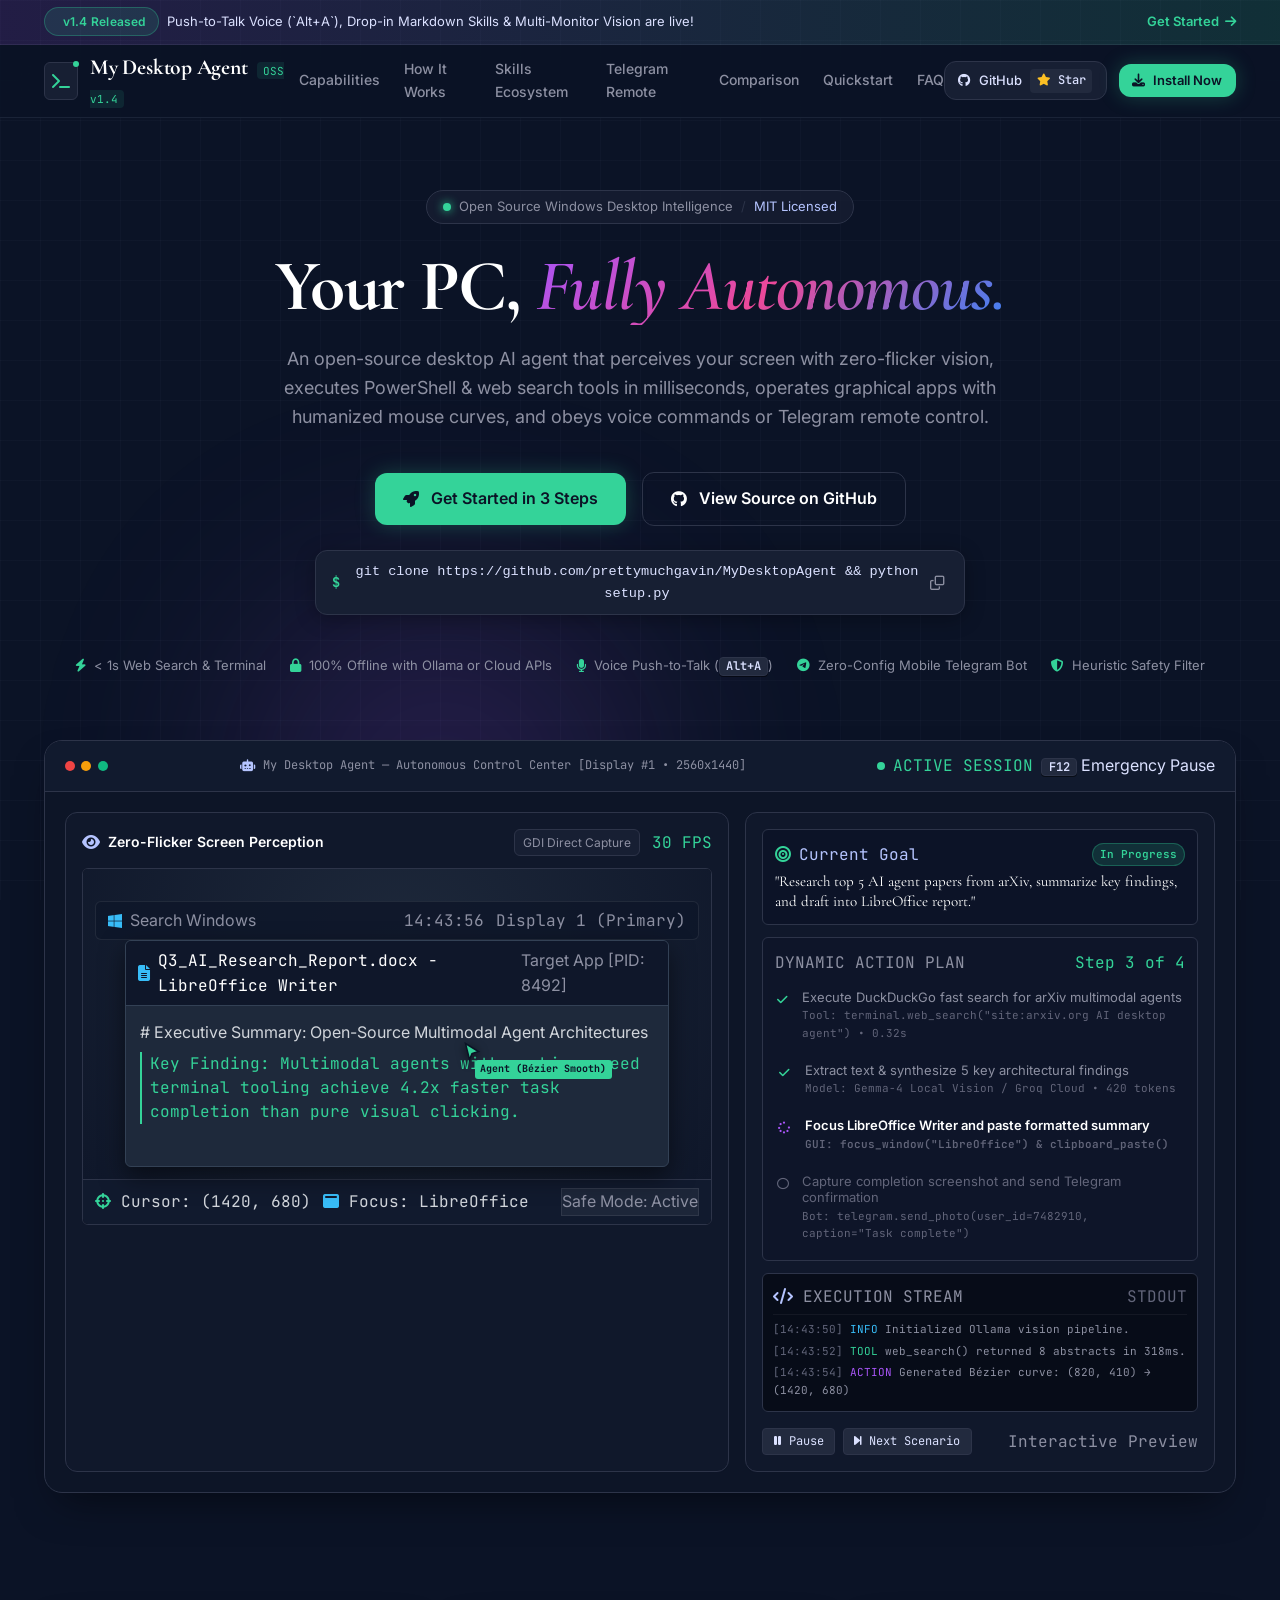
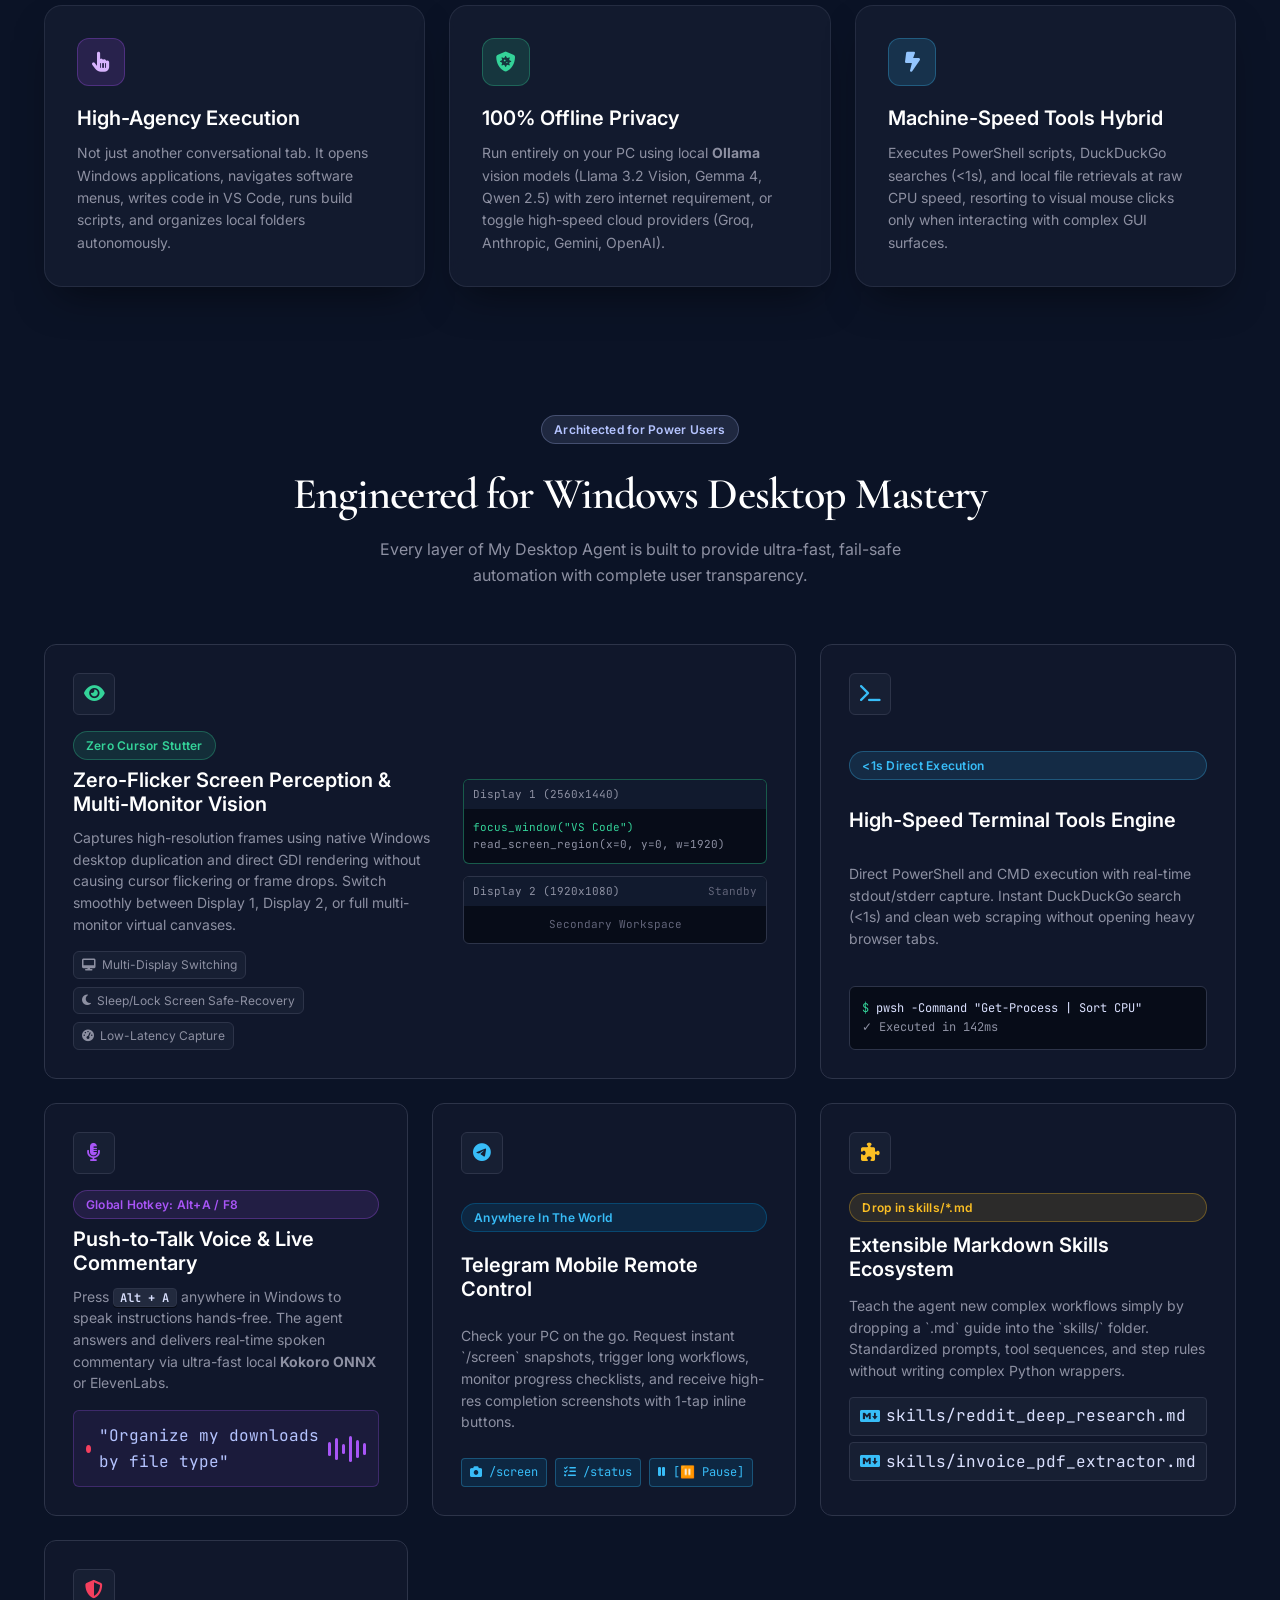
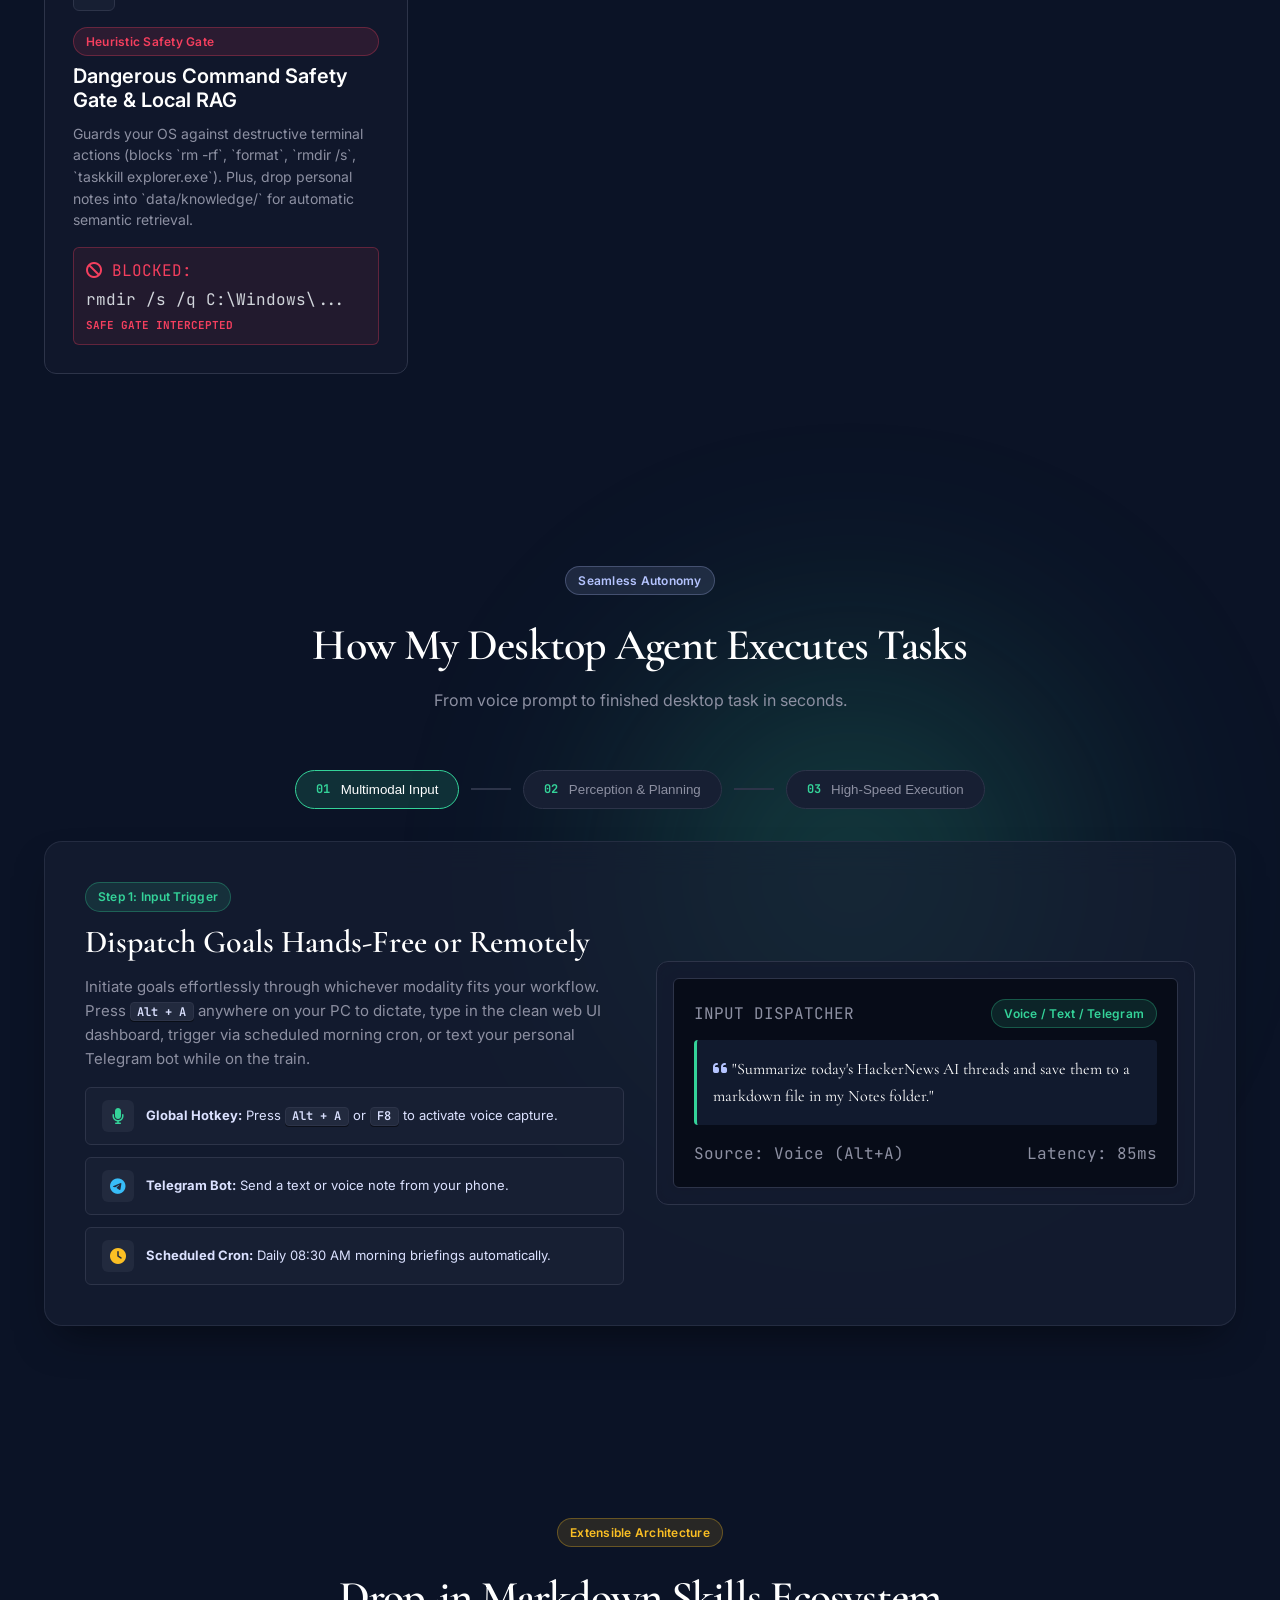
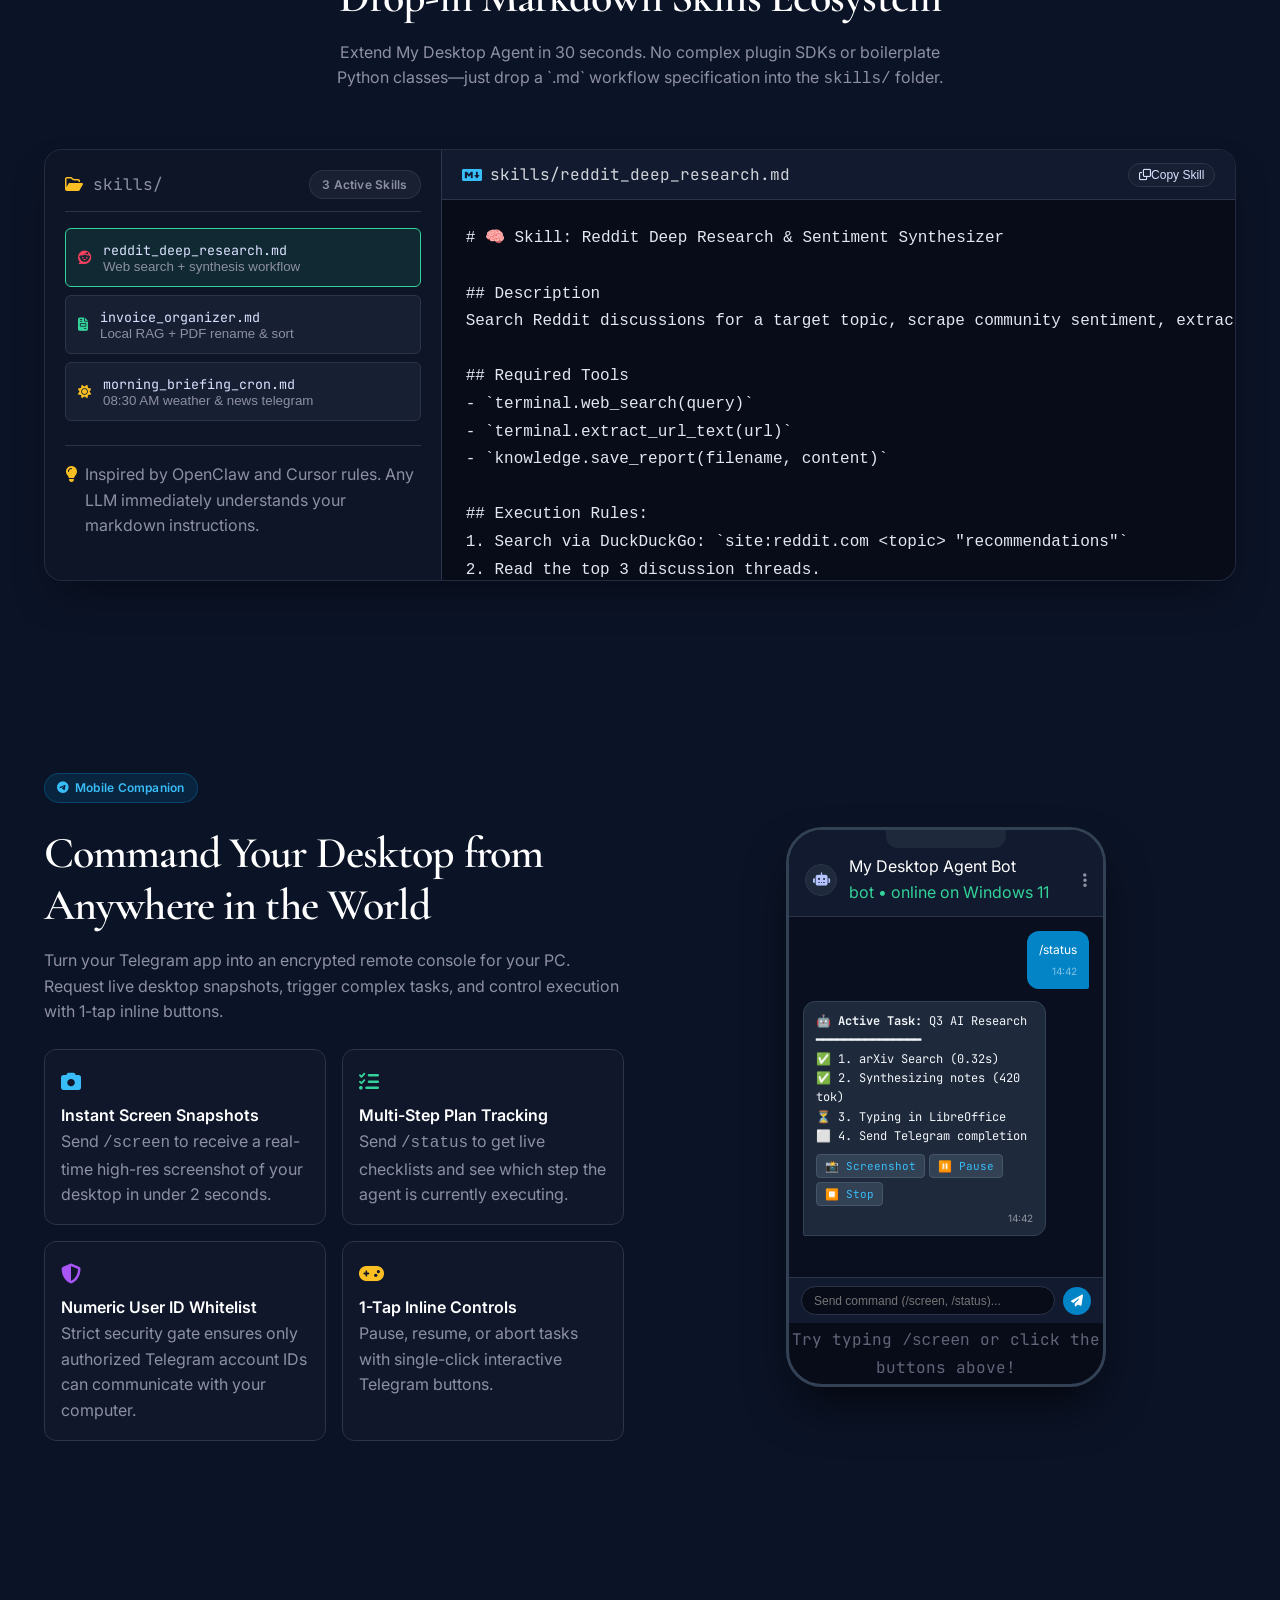
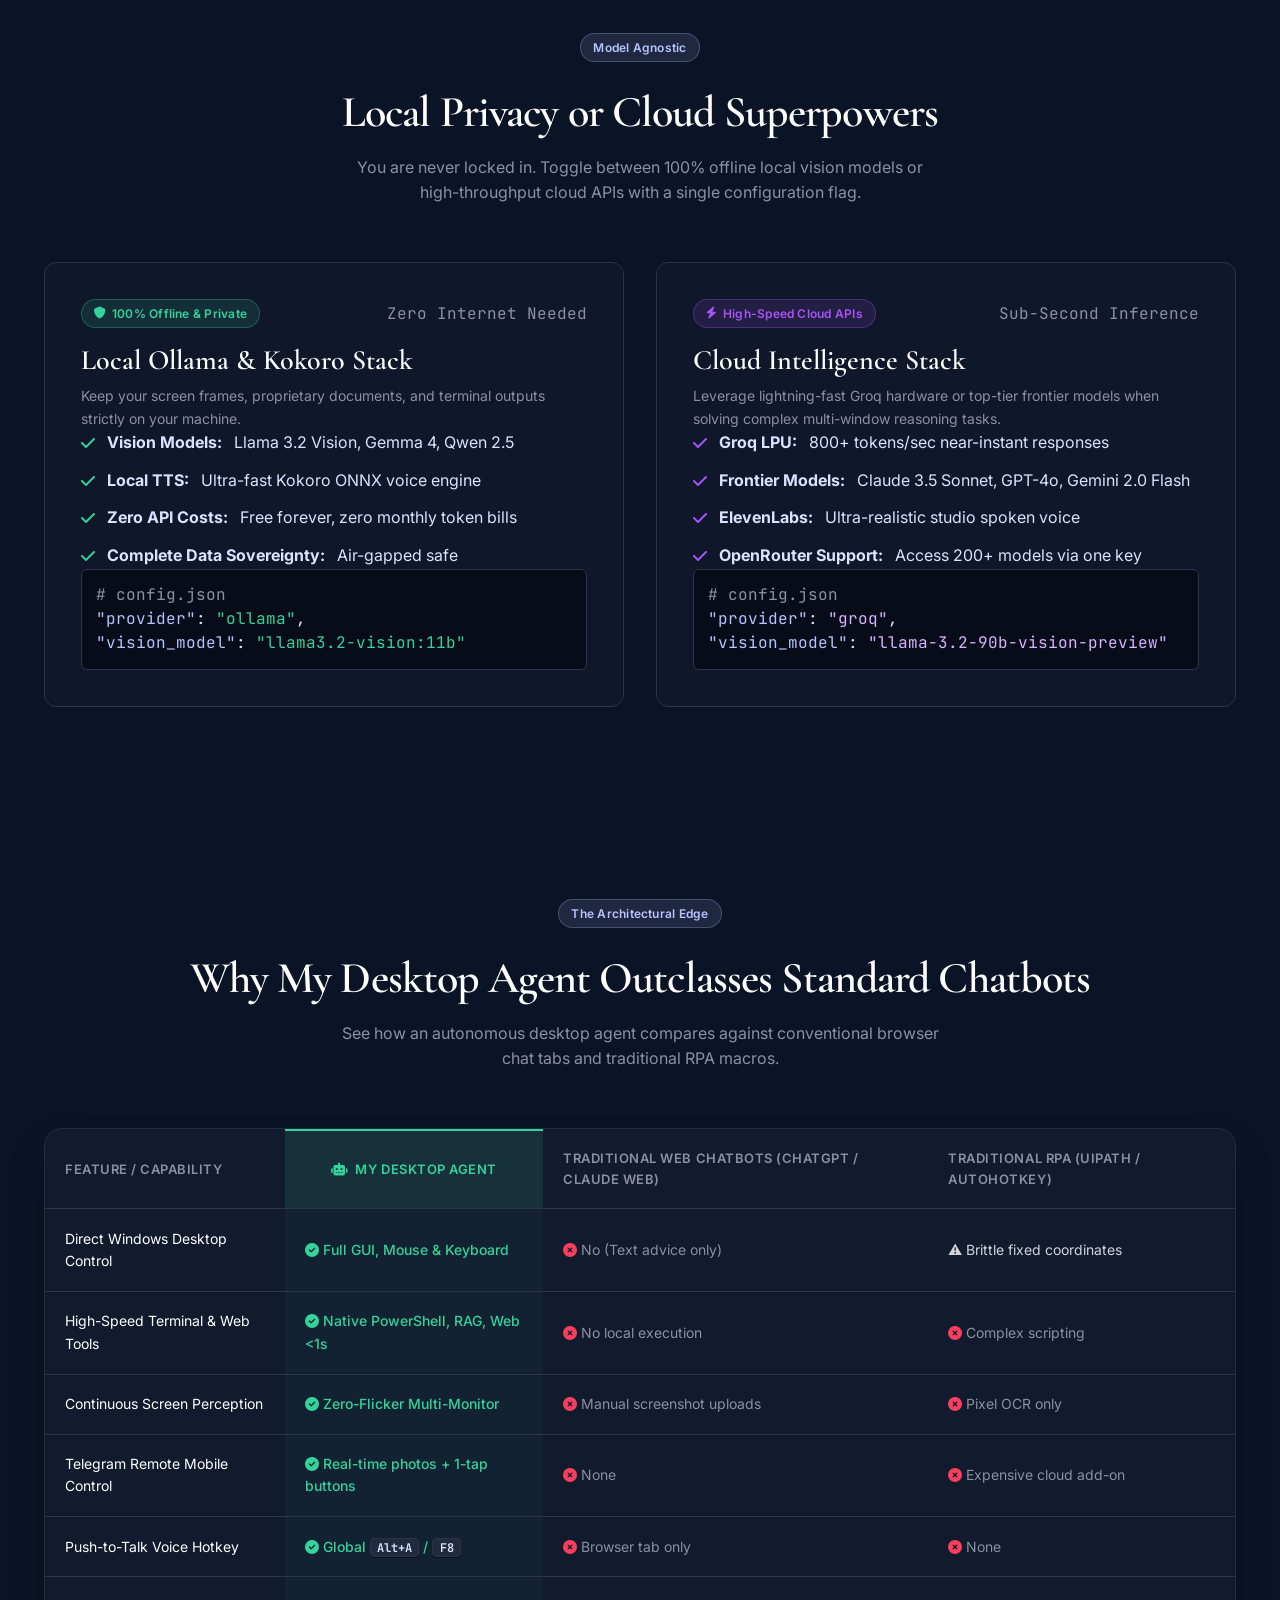
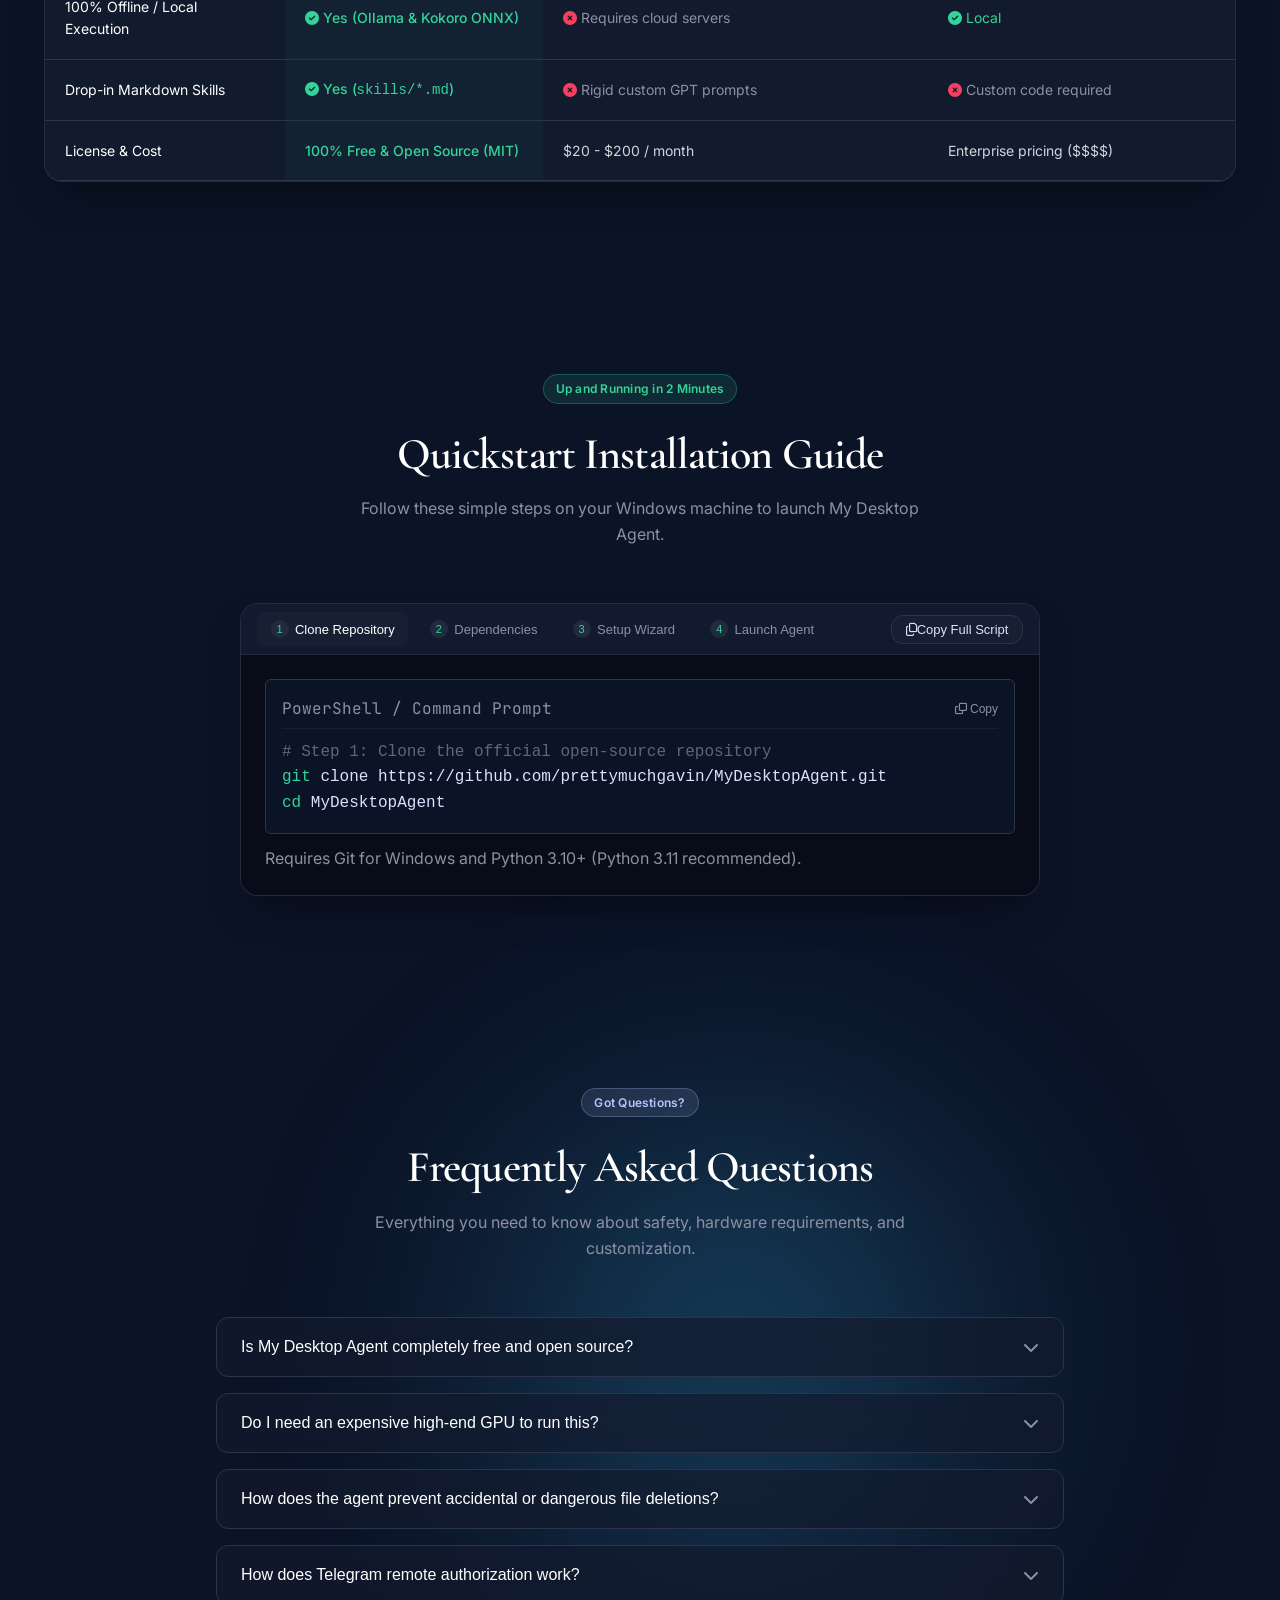
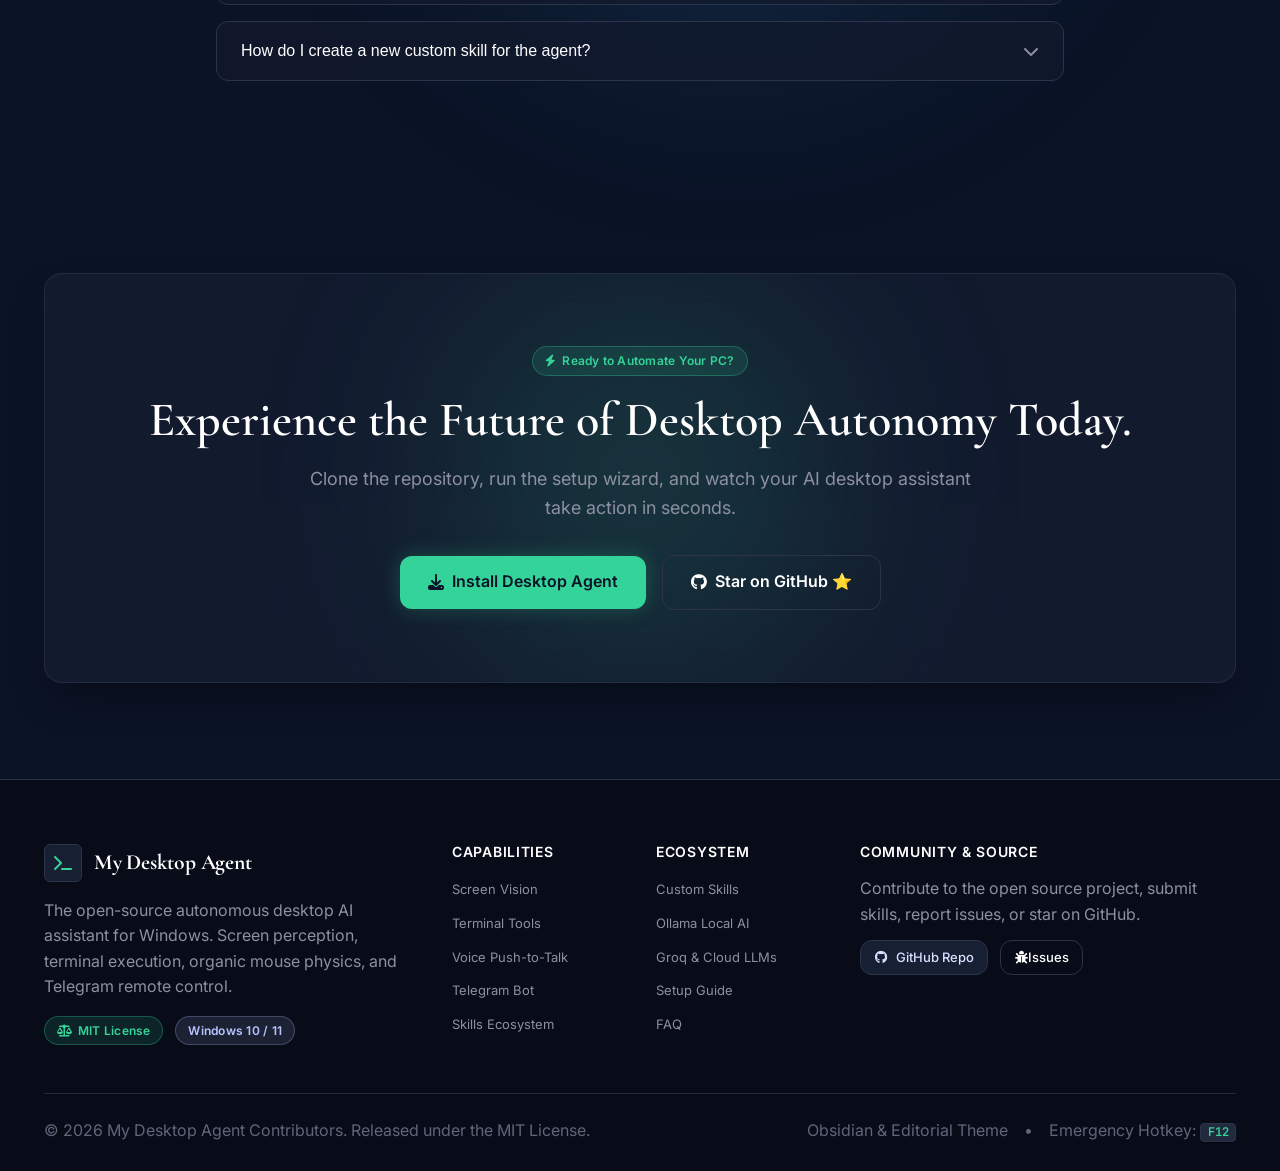
==== index.html @ b86671a3 "THE WEBSITE" ====
<!DOCTYPE html>
<html lang="en" class="scroll-smooth">
<head>
  <meta charset="UTF-8">
  <meta name="viewport" content="width=device-width, initial-scale=1.0">
  <title>My Desktop Agent | Autonomous AI Desktop Assistant for Windows</title>
  <meta name="description" content="The Autonomous AI Desktop Assistant That Sees Your Screen, Runs Terminal Tools, and Takes Action. Open-source, local-first or cloud-powered.">
  <meta name="theme-color" content="#0b1326">

  <!-- Google Fonts: Editorial Serif + Inter + JetBrains Mono -->
  <link rel="preconnect" href="https://fonts.googleapis.com">
  <link rel="preconnect" href="https://fonts.gstatic.com" crossorigin>
  <link href="https://fonts.googleapis.com/css2?family=Cormorant+Garamond:ital,wght@0,500;0,600;0,700;1,400;1,600&family=Inter:wght@300;400;500;600;700&family=JetBrains+Mono:wght@400;500;600;700&display=swap" rel="stylesheet">
  
  <!-- FontAwesome Icons -->
  <link rel="stylesheet" href="https://cdnjs.cloudflare.com/ajax/libs/font-awesome/6.5.1/css/all.min.css">
  
  <link rel="stylesheet" href="styles.css">
</head>
<body>
  <!-- Background Glow & Grid Canvas -->
  <div class="bg-grid-overlay"></div>
  <div class="glow-orb glow-orb-1"></div>
  <div class="glow-orb glow-orb-2"></div>
  <div class="glow-orb glow-orb-3"></div>

  <!-- Announcement Top Banner -->
  <aside class="announcement-bar" aria-label="Project Status Announcement">
    <div class="container flex items-center justify-between">
      <div class="announcement-content flex items-center gap-2">
        <span class="badge-pill badge-emerald"><i class="fa-solid fa-sparkles"></i> v1.4 Released</span>
        <span>Push-to-Talk Voice (`Alt+A`), Drop-in Markdown Skills &amp; Multi-Monitor Vision are live!</span>
      </div>
      <a href="#quickstart" class="announcement-link">Get Started <i class="fa-solid fa-arrow-right"></i></a>
    </div>
  </aside>

  <!-- Navigation Bar -->
  <header class="navbar-wrapper">
    <nav class="container navbar">
      <a href="#" class="brand-logo flex items-center gap-3">
        <div class="logo-icon-box">
          <i class="fa-solid fa-terminal text-emerald"></i>
          <span class="logo-pulse"></span>
        </div>
        <div class="brand-text">
          <span class="brand-title">My Desktop Agent</span>
          <span class="brand-badge">OSS v1.4</span>
        </div>
      </a>

      <div class="nav-links flex items-center gap-6">
        <a href="#features" class="nav-link">Capabilities</a>
        <a href="#how-it-works" class="nav-link">How It Works</a>
        <a href="#skills" class="nav-link">Skills Ecosystem</a>
        <a href="#telegram" class="nav-link">Telegram Remote</a>
        <a href="#comparison" class="nav-link">Comparison</a>
        <a href="#quickstart" class="nav-link">Quickstart</a>
        <a href="#faq" class="nav-link">FAQ</a>
      </div>

      <div class="nav-actions flex items-center gap-3">
        <a href="https://github.com/prettymuchgavin/MyDesktopAgent" target="_blank" rel="noopener noreferrer" class="btn btn-secondary btn-sm flex items-center gap-2">
          <i class="fa-brands fa-github"></i>
          <span class="btn-text">GitHub</span>
          <span class="github-star-count" id="starCount"><i class="fa-solid fa-star text-amber"></i> Star</span>
        </a>
        <a href="#quickstart" class="btn btn-primary btn-sm glow-btn flex items-center gap-2">
          <i class="fa-solid fa-download"></i>
          <span>Install Now</span>
        </a>
        <button class="mobile-menu-toggle" id="mobileMenuBtn" aria-label="Toggle Navigation Menu">
          <i class="fa-solid fa-bars"></i>
        </button>
      </div>
    </nav>

    <!-- Mobile Navigation Drawer -->
    <div class="mobile-drawer" id="mobileDrawer">
      <div class="mobile-drawer-links">
        <a href="#features" class="mobile-nav-link"><i class="fa-solid fa-microchip"></i> Capabilities</a>
        <a href="#how-it-works" class="mobile-nav-link"><i class="fa-solid fa-network-wired"></i> How It Works</a>
        <a href="#skills" class="mobile-nav-link"><i class="fa-solid fa-puzzle-piece"></i> Skills Ecosystem</a>
        <a href="#telegram" class="mobile-nav-link"><i class="fa-brands fa-telegram"></i> Telegram Remote</a>
        <a href="#comparison" class="mobile-nav-link"><i class="fa-solid fa-chart-column"></i> Comparison</a>
        <a href="#quickstart" class="mobile-nav-link"><i class="fa-solid fa-bolt"></i> Quickstart Guide</a>
        <a href="#faq" class="mobile-nav-link"><i class="fa-solid fa-circle-question"></i> FAQ</a>
      </div>
      <div class="mobile-drawer-actions">
        <a href="#quickstart" class="btn btn-primary w-full text-center">Install Agent</a>
      </div>
    </div>
  </header>

  <!-- Hero Section -->
  <section class="hero-section">
    <div class="container hero-container">
      <div class="hero-badge-wrap flex justify-center">
        <div class="glass-pill flex items-center gap-2">
          <span class="dot-indicator green-dot"></span>
          <span>Open Source Windows Desktop Intelligence</span>
          <span class="pill-divider">/</span>
          <span class="text-lavender">MIT Licensed</span>
        </div>
      </div>

      <h1 class="hero-headline">
        Your PC, <span class="serif-italic gradient-text">Fully Autonomous.</span>
      </h1>

      <p class="hero-subhead">
        An open-source desktop AI agent that perceives your screen with zero-flicker vision, executes PowerShell &amp; web search tools in milliseconds, operates graphical apps with humanized mouse curves, and obeys voice commands or Telegram remote control.
      </p>

      <!-- CTA Buttons & 1-Click Copy Command -->
      <div class="hero-cta-group flex items-center justify-center flex-wrap gap-4">
        <a href="#quickstart" class="btn btn-primary btn-lg glow-btn flex items-center gap-3">
          <i class="fa-solid fa-rocket"></i>
          <span>Get Started in 3 Steps</span>
        </a>
        <a href="https://github.com/prettymuchgavin/MyDesktopAgent" target="_blank" rel="noopener noreferrer" class="btn btn-outline btn-lg flex items-center gap-3">
          <i class="fa-brands fa-github"></i>
          <span>View Source on GitHub</span>
        </a>
      </div>

      <!-- Quick terminal snippet -->
      <div class="hero-quick-command flex justify-center">
        <div class="code-pill flex items-center justify-between" id="heroCommandBox">
          <div class="code-pill-text flex items-center gap-2">
            <span class="prompt-symbol">$</span>
            <code>git clone https://github.com/prettymuchgavin/MyDesktopAgent &amp;&amp; python setup.py</code>
          </div>
          <button class="copy-pill-btn" onclick="copySnippet('git clone https://github.com/prettymuchgavin/MyDesktopAgent && python setup.py', this)" title="Copy Command">
            <i class="fa-regular fa-clone"></i>
            <span class="tooltip">Copied!</span>
          </button>
        </div>
      </div>

      <!-- Feature Badges Ribbon -->
      <div class="hero-stats-ribbon flex items-center justify-center flex-wrap gap-6">
        <div class="stat-pill"><i class="fa-solid fa-bolt text-emerald"></i> <span>&lt; 1s Web Search &amp; Terminal</span></div>
        <div class="stat-pill"><i class="fa-solid fa-lock text-emerald"></i> <span>100% Offline with Ollama or Cloud APIs</span></div>
        <div class="stat-pill"><i class="fa-solid fa-microphone text-emerald"></i> <span>Voice Push-to-Talk (<kbd>Alt+A</kbd>)</span></div>
        <div class="stat-pill"><i class="fa-brands fa-telegram text-emerald"></i> <span>Zero-Config Mobile Telegram Bot</span></div>
        <div class="stat-pill"><i class="fa-solid fa-shield-halved text-emerald"></i> <span>Heuristic Safety Filter</span></div>
      </div>

      <!-- Live Interactive Desktop Agent Dashboard Mockup -->
      <div class="hero-mockup-wrapper">
        <div class="window-frame glass-panel">
          <!-- Window Header Bar -->
          <div class="window-header flex items-center justify-between">
            <div class="window-controls flex items-center gap-2">
              <span class="window-dot dot-red"></span>
              <span class="window-dot dot-yellow"></span>
              <span class="window-dot dot-green"></span>
            </div>
            <div class="window-title flex items-center gap-2">
              <i class="fa-solid fa-robot text-lavender"></i>
              <span>My Desktop Agent — Autonomous Control Center [Display #1 • 2560x1440]</span>
            </div>
            <div class="window-status-pill flex items-center gap-2">
              <span class="live-dot"></span>
              <span class="text-xs uppercase font-mono tracking-wider text-emerald">ACTIVE SESSION</span>
              <span class="hotkey-hint"><kbd>F12</kbd> Emergency Pause</span>
            </div>
          </div>

          <!-- Window Inner Layout -->
          <div class="window-body grid grid-cols-12 gap-4">
            
            <!-- Left Column: Screen Perception Stream -->
            <div class="col-span-7 screen-stream-card glass-card">
              <div class="card-top-bar flex items-center justify-between">
                <div class="flex items-center gap-2">
                  <i class="fa-solid fa-eye text-lavender"></i>
                  <span class="card-label">Zero-Flicker Screen Perception</span>
                </div>
                <div class="stream-meta flex items-center gap-3">
                  <span class="tag-badge">GDI Direct Capture</span>
                  <span class="fps-badge font-mono text-emerald">30 FPS</span>
                </div>
              </div>

              <div class="screen-viewport-container">
                <div class="screen-viewport" id="screenViewport">
                  <!-- Simulated Desktop Screen -->
                  <div class="simulated-desktop">
                    <div class="sim-taskbar flex items-center justify-between">
                      <div class="flex items-center gap-2">
                        <i class="fa-brands fa-windows text-blue-400"></i>
                        <span class="text-xs text-slate-400">Search Windows</span>
                      </div>
                      <div class="flex items-center gap-3 text-xs text-slate-400 font-mono">
                        <span>14:43:56</span>
                        <span>Display 1 (Primary)</span>
                      </div>
                    </div>

                    <div class="sim-workspaces">
                      <!-- Active App: Google Docs / Research doc -->
                      <div class="sim-app-window">
                        <div class="sim-app-header flex items-center justify-between">
                          <div class="flex items-center gap-2">
                            <i class="fa-solid fa-file-lines text-blue-400"></i>
                            <span class="font-mono text-xs text-white">Q3_AI_Research_Report.docx - LibreOffice Writer</span>
                          </div>
                          <span class="text-xs text-slate-400">Target App [PID: 8492]</span>
                        </div>
                        <div class="sim-app-content">
                          <p class="text-xs text-slate-300"># Executive Summary: Open-Source Multimodal Agent Architectures</p>
                          <p class="text-xs text-emerald font-mono typing-preview" id="simTypingText">Automating Windows desktop workflows with high-speed terminal tools &amp; localized perception...</p>
                        </div>
                      </div>

                      <!-- AI Autonomous Cursor Overlay -->
                      <div class="ai-cursor-tracker" id="aiCursor">
                        <svg width="24" height="24" viewBox="0 0 24 24" fill="none" class="cursor-svg">
                          <path d="M5.5 3.5L18.5 11.5L12 13.5L9.5 19.5L5.5 3.5Z" fill="#34d399" stroke="#0b1326" stroke-width="1.5"/>
                        </svg>
                        <div class="ai-cursor-label">Agent (Bézier Smooth)</div>
                        <div class="ai-click-ripple" id="clickRipple"></div>
                      </div>
                    </div>
                  </div>
                </div>

                <!-- Screen Bottom Diagnostics -->
                <div class="screen-footer-bar flex items-center justify-between">
                  <div class="flex items-center gap-3 text-xs font-mono text-slate-300">
                    <span><i class="fa-solid fa-crosshairs text-emerald"></i> Cursor: (1420, 680)</span>
                    <span><i class="fa-solid fa-window-maximize text-blue-400"></i> Focus: LibreOffice</span>
                  </div>
                  <div class="flex items-center gap-2">
                    <span class="badge-subtle">Safe Mode: Active</span>
                  </div>
                </div>
              </div>
            </div>

            <!-- Right Column: Autonomous Step Checklist & Terminal Log -->
            <div class="col-span-5 execution-panel glass-card flex flex-col">
              
              <!-- Current Goal Header -->
              <div class="goal-header-box">
                <div class="flex items-center justify-between mb-1">
                  <span class="text-xs uppercase font-mono text-lavender tracking-wider flex items-center gap-2">
                    <i class="fa-solid fa-bullseye text-emerald"></i> Current Goal
                  </span>
                  <span class="status-pill-running">In Progress</span>
                </div>
                <div class="goal-text font-serif italic text-white" id="activeGoalTitle">
                  "Research top 5 AI agent papers from arXiv, summarize key findings, and draft into LibreOffice report."
                </div>
              </div>

              <!-- Interactive Multi-Step Checklist -->
              <div class="checklist-container flex-1">
                <div class="checklist-title flex items-center justify-between">
                  <span class="text-xs font-mono text-slate-400">DYNAMIC ACTION PLAN</span>
                  <span class="text-xs font-mono text-emerald" id="stepCounter">Step 3 of 4</span>
                </div>

                <div class="checklist-items" id="checklistItems">
                  <div class="checklist-item done flex items-start gap-3">
                    <div class="check-icon"><i class="fa-solid fa-check"></i></div>
                    <div class="check-body">
                      <div class="check-task">Execute DuckDuckGo fast search for arXiv multimodal agents</div>
                      <div class="check-sub font-mono">Tool: terminal.web_search("site:arxiv.org AI desktop agent") • 0.32s</div>
                    </div>
                  </div>

                  <div class="checklist-item done flex items-start gap-3">
                    <div class="check-icon"><i class="fa-solid fa-check"></i></div>
                    <div class="check-body">
                      <div class="check-task">Extract text &amp; synthesize 5 key architectural findings</div>
                      <div class="check-sub font-mono">Model: Gemma-4 Local Vision / Groq Cloud • 420 tokens</div>
                    </div>
                  </div>

                  <div class="checklist-item active flex items-start gap-3">
                    <div class="check-icon"><i class="fa-solid fa-spinner fa-spin"></i></div>
                    <div class="check-body">
                      <div class="check-task">Focus LibreOffice Writer and paste formatted summary</div>
                      <div class="check-sub font-mono">GUI: focus_window("LibreOffice") &amp; clipboard_paste()</div>
                    </div>
                  </div>

                  <div class="checklist-item pending flex items-start gap-3">
                    <div class="check-icon"><i class="fa-regular fa-circle"></i></div>
                    <div class="check-body">
                      <div class="check-task">Capture completion screenshot and send Telegram confirmation</div>
                      <div class="check-sub font-mono">Bot: telegram.send_photo(user_id=7482910, caption="Task complete")</div>
                    </div>
                  </div>
                </div>
              </div>

              <!-- Real-time Agent Log Stream -->
              <div class="agent-terminal-log">
                <div class="log-header flex items-center justify-between">
                  <span class="font-mono text-xs text-slate-400"><i class="fa-solid fa-code text-lavender"></i> EXECUTION STREAM</span>
                  <span class="font-mono text-xs text-slate-500">STDOUT</span>
                </div>
                <div class="log-lines font-mono" id="logLines">
                  <div class="log-line text-slate-400"><span class="log-ts">[14:43:50]</span> <span class="text-blue-400">INFO</span> Initialized Ollama vision pipeline.</div>
                  <div class="log-line text-slate-400"><span class="log-ts">[14:43:52]</span> <span class="text-emerald">TOOL</span> web_search() returned 8 abstracts in 318ms.</div>
                  <div class="log-line text-slate-400"><span class="log-ts">[14:43:54]</span> <span class="text-purple-400">ACTION</span> Generated Bézier curve: (820, 410) &rarr; (1420, 680)</div>
                  <div class="log-line text-slate-300"><span class="log-ts">[14:43:56]</span> <span class="text-amber-400">VOICE</span> Kokoro TTS: "Pasting summarized research into document..."</div>
                </div>
              </div>

              <!-- Interactive Simulator Control Bar -->
              <div class="sim-control-bar flex items-center justify-between">
                <div class="flex items-center gap-2">
                  <button class="sim-action-btn" id="simPauseBtn" onclick="toggleSimPause()"><i class="fa-solid fa-pause"></i> Pause</button>
                  <button class="sim-action-btn" id="simNewTaskBtn" onclick="cycleSimTask()"><i class="fa-solid fa-forward-step"></i> Next Scenario</button>
                </div>
                <span class="text-xs font-mono text-slate-400">Interactive Preview</span>
              </div>

            </div>

          </div>
        </div>
      </div>

    </div>
  </section>

  <!-- Key Value Props Banner -->
  <section class="value-props-section">
    <div class="container">
      <div class="grid grid-cols-3 gap-6">
        
        <div class="val-card glass-panel">
          <div class="val-icon-box bg-purple-glow">
            <i class="fa-solid fa-hand-pointer text-purple-300"></i>
          </div>
          <h3 class="val-title">High-Agency Execution</h3>
          <p class="val-desc">
            Not just another conversational tab. It opens Windows applications, navigates software menus, writes code in VS Code, runs build scripts, and organizes local folders autonomously.
          </p>
        </div>

        <div class="val-card glass-panel">
          <div class="val-icon-box bg-emerald-glow">
            <i class="fa-solid fa-shield-virus text-emerald"></i>
          </div>
          <h3 class="val-title">100% Offline Privacy</h3>
          <p class="val-desc">
            Run entirely on your PC using local <strong>Ollama</strong> vision models (Llama 3.2 Vision, Gemma 4, Qwen 2.5) with zero internet requirement, or toggle high-speed cloud providers (Groq, Anthropic, Gemini, OpenAI).
          </p>
        </div>

        <div class="val-card glass-panel">
          <div class="val-icon-box bg-blue-glow">
            <i class="fa-solid fa-bolt-lightning text-blue-300"></i>
          </div>
          <h3 class="val-title">Machine-Speed Tools Hybrid</h3>
          <p class="val-desc">
            Executes PowerShell scripts, DuckDuckGo searches (&lt;1s), and local file retrievals at raw CPU speed, resorting to visual mouse clicks only when interacting with complex GUI surfaces.
          </p>
        </div>

      </div>
    </div>
  </section>

  <!-- Bento Grid of Capabilities -->
  <section class="bento-section section-padding" id="features">
    <div class="container">
      
      <div class="section-header text-center">
        <div class="badge-pill badge-lavender mb-3">Architected for Power Users</div>
        <h2 class="section-headline">Engineered for Windows Desktop Mastery</h2>
        <p class="section-subhead">
          Every layer of My Desktop Agent is built to provide ultra-fast, fail-safe automation with complete user transparency.
        </p>
      </div>

      <div class="bento-grid">
        
        <!-- Bento 1: Zero-Flicker Screen Perception (Large Card) -->
        <div class="bento-card bento-card-large glass-card">
          <div class="bento-card-content">
            <div class="bento-icon-box"><i class="fa-solid fa-eye text-emerald"></i></div>
            <div class="badge-pill badge-emerald text-xs mb-2">Zero Cursor Stutter</div>
            <h3 class="bento-title">Zero-Flicker Screen Perception &amp; Multi-Monitor Vision</h3>
            <p class="bento-desc">
              Captures high-resolution frames using native Windows desktop duplication and direct GDI rendering without causing cursor flickering or frame drops. Switch smoothly between Display 1, Display 2, or full multi-monitor virtual canvases.
            </p>
            <div class="bento-features-list flex flex-wrap gap-2 mt-4">
              <span class="tag-badge"><i class="fa-solid fa-desktop"></i> Multi-Display Switching</span>
              <span class="tag-badge"><i class="fa-solid fa-moon"></i> Sleep/Lock Screen Safe-Recovery</span>
              <span class="tag-badge"><i class="fa-solid fa-gauge-high"></i> Low-Latency Capture</span>
            </div>
          </div>
          <div class="bento-visual-wrapper">
            <div class="multi-monitor-visual">
              <div class="monitor-frame monitor-1 active">
                <div class="monitor-header"><span>Display 1 (2560x1440)</span> <span class="dot-green"></span></div>
                <div class="monitor-body">
                  <div class="code-line text-emerald font-mono">focus_window("VS Code")</div>
                  <div class="code-line text-slate-400 font-mono">read_screen_region(x=0, y=0, w=1920)</div>
                </div>
              </div>
              <div class="monitor-frame monitor-2">
                <div class="monitor-header"><span>Display 2 (1920x1080)</span> <span class="text-slate-500">Standby</span></div>
                <div class="monitor-body flex items-center justify-center">
                  <span class="text-xs font-mono text-slate-500">Secondary Workspace</span>
                </div>
              </div>
            </div>
          </div>
        </div>

        <!-- Bento 2: High-Speed Terminal & Tool Engine -->
        <div class="bento-card glass-card">
          <div class="bento-icon-box"><i class="fa-solid fa-terminal text-blue-400"></i></div>
          <div class="badge-pill badge-blue text-xs mb-2">&lt;1s Direct Execution</div>
          <h3 class="bento-title">High-Speed Terminal Tools Engine</h3>
          <p class="bento-desc">
            Direct PowerShell and CMD execution with real-time stdout/stderr capture. Instant DuckDuckGo search (&lt;1s) and clean web scraping without opening heavy browser tabs.
          </p>
          <div class="terminal-mini-preview font-mono">
            <div class="t-line"><span class="text-emerald">$</span> pwsh -Command "Get-Process | Sort CPU"</div>
            <div class="t-line text-slate-400">✓ Executed in 142ms</div>
          </div>
        </div>

        <!-- Bento 3: Push-to-Talk Voice & Audio Commentary -->
        <div class="bento-card glass-card">
          <div class="bento-icon-box"><i class="fa-solid fa-microphone-lines text-purple-400"></i></div>
          <div class="badge-pill badge-purple text-xs mb-2">Global Hotkey: Alt+A / F8</div>
          <h3 class="bento-title">Push-to-Talk Voice &amp; Live Commentary</h3>
          <p class="bento-desc">
            Press <kbd>Alt + A</kbd> anywhere in Windows to speak instructions hands-free. The agent answers and delivers real-time spoken commentary via ultra-fast local <strong>Kokoro ONNX</strong> or ElevenLabs.
          </p>
          <div class="voice-waveform-box flex items-center justify-between">
            <div class="flex items-center gap-2">
              <span class="recording-dot"></span>
              <span class="text-xs font-mono text-lavender">"Organize my downloads by file type"</span>
            </div>
            <div class="sound-wave flex items-center gap-1">
              <span></span><span></span><span></span><span></span><span></span><span></span>
            </div>
          </div>
        </div>

        <!-- Bento 4: Telegram Mobile Remote Control -->
        <div class="bento-card glass-card" id="telegramFeatureCard">
          <div class="bento-icon-box"><i class="fa-brands fa-telegram text-sky-400"></i></div>
          <div class="badge-pill badge-sky text-xs mb-2">Anywhere In The World</div>
          <h3 class="bento-title">Telegram Mobile Remote Control</h3>
          <p class="bento-desc">
            Check your PC on the go. Request instant `/screen` snapshots, trigger long workflows, monitor progress checklists, and receive high-res completion screenshots with 1-tap inline buttons.
          </p>
          <div class="telegram-button-group flex flex-wrap gap-2 mt-3">
            <span class="tg-mini-btn"><i class="fa-solid fa-camera"></i> /screen</span>
            <span class="tg-mini-btn"><i class="fa-solid fa-list-check"></i> /status</span>
            <span class="tg-mini-btn"><i class="fa-solid fa-pause"></i> [⏸️ Pause]</span>
          </div>
        </div>

        <!-- Bento 5: Drop-in Markdown Skills -->
        <div class="bento-card glass-card">
          <div class="bento-icon-box"><i class="fa-solid fa-puzzle-piece text-amber-400"></i></div>
          <div class="badge-pill badge-amber text-xs mb-2">Drop in skills/*.md</div>
          <h3 class="bento-title">Extensible Markdown Skills Ecosystem</h3>
          <p class="bento-desc">
            Teach the agent new complex workflows simply by dropping a `.md` guide into the `skills/` folder. Standardized prompts, tool sequences, and step rules without writing complex Python wrappers.
          </p>
          <div class="skills-mini-list font-mono text-xs mt-3">
            <div class="skill-file-pill"><i class="fa-brands fa-markdown text-blue-400"></i> skills/reddit_deep_research.md</div>
            <div class="skill-file-pill"><i class="fa-brands fa-markdown text-blue-400"></i> skills/invoice_pdf_extractor.md</div>
          </div>
        </div>

        <!-- Bento 6: Local Knowledge Base (RAG) & Dangerous Command Safety Gate -->
        <div class="bento-card glass-card">
          <div class="bento-icon-box"><i class="fa-solid fa-shield-halved text-rose-400"></i></div>
          <div class="badge-pill badge-rose text-xs mb-2">Heuristic Safety Gate</div>
          <h3 class="bento-title">Dangerous Command Safety Gate &amp; Local RAG</h3>
          <p class="bento-desc">
            Guards your OS against destructive terminal actions (blocks `rm -rf`, `format`, `rmdir /s`, `taskkill explorer.exe`). Plus, drop personal notes into `data/knowledge/` for automatic semantic retrieval.
          </p>
          <div class="safety-interception-box font-mono text-xs">
            <span class="text-rose-400"><i class="fa-solid fa-ban"></i> BLOCKED:</span>
            <span class="text-slate-300">rmdir /s /q C:\Windows\...</span>
            <span class="badge-safe-tag">Safe Gate Intercepted</span>
          </div>
        </div>

      </div>

    </div>
  </section>

  <!-- Interactive 3-Step Workflow Section ("How It Works") -->
  <section class="how-it-works-section section-padding" id="how-it-works">
    <div class="container">
      
      <div class="section-header text-center">
        <div class="badge-pill badge-lavender mb-3">Seamless Autonomy</div>
        <h2 class="section-headline">How My Desktop Agent Executes Tasks</h2>
        <p class="section-subhead">
          From voice prompt to finished desktop task in seconds.
        </p>
      </div>

      <div class="workflow-steps-wrapper">
        <div class="workflow-nav flex items-center justify-center gap-3">
          <button class="workflow-tab active" onclick="switchWorkflowStep(1)">
            <span class="step-num">01</span>
            <span class="step-label">Multimodal Input</span>
          </button>
          <div class="workflow-connector"></div>
          <button class="workflow-tab" onclick="switchWorkflowStep(2)">
            <span class="step-num">02</span>
            <span class="step-label">Perception &amp; Planning</span>
          </button>
          <div class="workflow-connector"></div>
          <button class="workflow-tab" onclick="switchWorkflowStep(3)">
            <span class="step-num">03</span>
            <span class="step-label">High-Speed Execution</span>
          </button>
        </div>

        <!-- Dynamic Workflow Content Cards -->
        <div class="workflow-content-card glass-panel" id="workflowDisplay">
          
          <!-- Step 1 View -->
          <div class="step-pane active" id="stepPane1">
            <div class="grid grid-cols-12 gap-8 items-center">
              <div class="col-span-6">
                <span class="badge-pill badge-emerald mb-3">Step 1: Input Trigger</span>
                <h3 class="step-headline">Dispatch Goals Hands-Free or Remotely</h3>
                <p class="step-desc">
                  Initiate goals effortlessly through whichever modality fits your workflow. Press <kbd>Alt + A</kbd> anywhere on your PC to dictate, type in the clean web UI dashboard, trigger via scheduled morning cron, or text your personal Telegram bot while on the train.
                </p>
                <div class="input-methods-list flex flex-col gap-3 mt-4">
                  <div class="input-method-item flex items-center gap-3">
                    <div class="method-icon"><i class="fa-solid fa-microphone text-emerald"></i></div>
                    <div><strong>Global Hotkey:</strong> Press <kbd>Alt + A</kbd> or <kbd>F8</kbd> to activate voice capture.</div>
                  </div>
                  <div class="input-method-item flex items-center gap-3">
                    <div class="method-icon"><i class="fa-brands fa-telegram text-sky-400"></i></div>
                    <div><strong>Telegram Bot:</strong> Send a text or voice note from your phone.</div>
                  </div>
                  <div class="input-method-item flex items-center gap-3">
                    <div class="method-icon"><i class="fa-solid fa-clock text-amber-400"></i></div>
                    <div><strong>Scheduled Cron:</strong> Daily 08:30 AM morning briefings automatically.</div>
                  </div>
                </div>
              </div>

              <div class="col-span-6">
                <div class="step-visual-box glass-card p-4">
                  <div class="prompt-simulation">
                    <div class="prompt-sim-header flex items-center justify-between mb-3">
                      <span class="text-xs font-mono text-slate-400">INPUT DISPATCHER</span>
                      <span class="badge-pill badge-emerald text-xs">Voice / Text / Telegram</span>
                    </div>
                    <div class="prompt-input-bubble">
                      <i class="fa-solid fa-quote-left text-lavender mr-2"></i>
                      <span class="font-serif italic text-white text-lg">"Summarize today's HackerNews AI threads and save them to a markdown file in my Notes folder."</span>
                    </div>
                    <div class="prompt-meta-info flex items-center justify-between mt-4 text-xs font-mono text-slate-400">
                      <span>Source: Voice (Alt+A)</span>
                      <span>Latency: 85ms</span>
                    </div>
                  </div>
                </div>
              </div>
            </div>
          </div>

          <!-- Step 2 View -->
          <div class="step-pane" id="stepPane2">
            <div class="grid grid-cols-12 gap-8 items-center">
              <div class="col-span-6">
                <span class="badge-pill badge-lavender mb-3">Step 2: Vision &amp; Reasoning</span>
                <h3 class="step-headline">Deep Screen Perception &amp; Dynamic Planning</h3>
                <p class="step-desc">
                  The agent captures an instant, non-flickering screenshot of your active monitors. The multimodal LLM / VLM (Ollama, Groq, Claude, OpenAI) parses visible UI elements, checks local markdown skills, and constructs an optimal multi-step plan.
                </p>
                <div class="planning-features-list flex flex-col gap-3 mt-4">
                  <div class="input-method-item flex items-center gap-3">
                    <div class="method-icon"><i class="fa-solid fa-magnifying-glass text-lavender"></i></div>
                    <div><strong>Vision Parsing:</strong> Identifies buttons, active window titles, and input fields.</div>
                  </div>
                  <div class="input-method-item flex items-center gap-3">
                    <div class="method-icon"><i class="fa-solid fa-list-ol text-blue-400"></i></div>
                    <div><strong>Dynamic Checklist:</strong> Breaks complex tasks into verifiable micro-steps.</div>
                  </div>
                </div>
              </div>

              <div class="col-span-6">
                <div class="step-visual-box glass-card p-4">
                  <div class="plan-visualizer font-mono text-xs">
                    <div class="plan-header flex items-center justify-between mb-3">
                      <span class="text-lavender">GENERATED PLAN GRAPH</span>
                      <span class="text-emerald">✓ Validated Safe</span>
                    </div>
                    <div class="plan-node done">1. Fetch top HackerNews items via DuckDuckGo API</div>
                    <div class="plan-arrow">&darr;</div>
                    <div class="plan-node active">2. Extract text &amp; synthesize markdown summary</div>
                    <div class="plan-arrow">&darr;</div>
                    <div class="plan-node">3. Write output to C:\Users\gavin\Documents\Notes\hn.md</div>
                  </div>
                </div>
              </div>
            </div>
          </div>

          <!-- Step 3 View -->
          <div class="step-pane" id="stepPane3">
            <div class="grid grid-cols-12 gap-8 items-center">
              <div class="col-span-6">
                <span class="badge-pill badge-emerald mb-3">Step 3: Action &amp; Completion</span>
                <h3 class="step-headline">Organic Mouse, Terminal Tools &amp; Telegram Push</h3>
                <p class="step-desc">
                  Executes terminal commands directly, types into apps via smooth Bézier curves and clipboard acceleration, speaks live progress with Kokoro TTS, and pushes a high-res completion snapshot to your phone.
                </p>
                <div class="planning-features-list flex flex-col gap-3 mt-4">
                  <div class="input-method-item flex items-center gap-3">
                    <div class="method-icon"><i class="fa-solid fa-bezier-curve text-emerald"></i></div>
                    <div><strong>Humanized Interaction:</strong> Organic mouse physics prevents anti-bot flags.</div>
                  </div>
                  <div class="input-method-item flex items-center gap-3">
                    <div class="method-icon"><i class="fa-solid fa-mobile-screen-button text-sky-400"></i></div>
                    <div><strong>Photo Proof:</strong> Real-time Telegram photo confirmation with 1-tap options.</div>
                  </div>
                </div>
              </div>

              <div class="col-span-6">
                <div class="step-visual-box glass-card p-4">
                  <div class="execution-result-card font-mono text-xs">
                    <div class="flex items-center justify-between mb-2">
                      <span class="text-emerald font-bold"><i class="fa-solid fa-circle-check"></i> TASK COMPLETED</span>
                      <span class="text-slate-400">Duration: 4.8s</span>
                    </div>
                    <div class="res-body text-slate-300">
                      File saved: <span class="text-lavender">C:\Users\gavin\Documents\Notes\hn.md</span><br>
                      Telegram notification sent to User #7482910 with high-res desktop snapshot.
                    </div>
                  </div>
                </div>
              </div>
            </div>
          </div>

        </div>

      </div>

    </div>
  </section>

  <!-- Drop-in Markdown Skills Showcase Section -->
  <section class="skills-section section-padding" id="skills">
    <div class="container">
      
      <div class="section-header text-center">
        <div class="badge-pill badge-amber mb-3">Extensible Architecture</div>
        <h2 class="section-headline">Drop-in Markdown Skills Ecosystem</h2>
        <p class="section-subhead">
          Extend My Desktop Agent in 30 seconds. No complex plugin SDKs or boilerplate Python classes—just drop a `.md` workflow specification into the <code>skills/</code> folder.
        </p>
      </div>

      <div class="skills-explorer glass-panel">
        <div class="grid grid-cols-12">
          
          <!-- Left: Skills File Browser -->
          <div class="col-span-4 skills-sidebar">
            <div class="skills-sidebar-header flex items-center justify-between">
              <span class="font-mono text-xs text-slate-400"><i class="fa-regular fa-folder-open text-amber-400"></i> skills/</span>
              <span class="badge-pill badge-subtle text-xs">3 Active Skills</span>
            </div>

            <div class="skills-file-list">
              <button class="skill-file-item active" onclick="loadSkillContent('reddit')">
                <div class="flex items-center gap-3">
                  <i class="fa-brands fa-reddit text-rose-400"></i>
                  <div class="text-left">
                    <div class="skill-fname font-mono text-sm">reddit_deep_research.md</div>
                    <div class="skill-fdesc text-xs text-slate-400">Web search + synthesis workflow</div>
                  </div>
                </div>
              </button>

              <button class="skill-file-item" onclick="loadSkillContent('pdf')">
                <div class="flex items-center gap-3">
                  <i class="fa-solid fa-file-invoice text-emerald"></i>
                  <div class="text-left">
                    <div class="skill-fname font-mono text-sm">invoice_organizer.md</div>
                    <div class="skill-fdesc text-xs text-slate-400">Local RAG + PDF rename &amp; sort</div>
                  </div>
                </div>
              </button>

              <button class="skill-file-item" onclick="loadSkillContent('morning')">
                <div class="flex items-center gap-3">
                  <i class="fa-solid fa-sun text-amber-400"></i>
                  <div class="text-left">
                    <div class="skill-fname font-mono text-sm">morning_briefing_cron.md</div>
                    <div class="skill-fdesc text-xs text-slate-400">08:30 AM weather &amp; news telegram</div>
                  </div>
                </div>
              </button>
            </div>

            <div class="skills-sidebar-footer">
              <div class="tip-box flex items-start gap-2 text-xs text-slate-400">
                <i class="fa-solid fa-lightbulb text-amber-400 mt-1"></i>
                <span>Inspired by OpenClaw and Cursor rules. Any LLM immediately understands your markdown instructions.</span>
              </div>
            </div>
          </div>

          <!-- Right: Code / Markdown Editor Viewer -->
          <div class="col-span-8 skills-editor-pane">
            <div class="editor-header flex items-center justify-between">
              <div class="flex items-center gap-2 font-mono text-xs text-slate-300" id="currentSkillFilename">
                <i class="fa-brands fa-markdown text-blue-400"></i>
                <span>skills/reddit_deep_research.md</span>
              </div>
              <div class="flex items-center gap-2">
                <button class="btn btn-secondary btn-xs" onclick="copyActiveSkill(this)">
                  <i class="fa-regular fa-clone"></i> Copy Skill
                </button>
              </div>
            </div>

            <div class="editor-code-body">
              <pre class="font-mono text-xs" id="skillCodeDisplay"><code># 🧠 Skill: Reddit Deep Research &amp; Sentiment Synthesizer

## Description
Search Reddit discussions for a target topic, scrape community sentiment, extract consensus recommendations, and output a concise executive report.

## Required Tools
- `terminal.web_search(query)`
- `terminal.extract_url_text(url)`
- `knowledge.save_report(filename, content)`

## Execution Rules:
1. Search via DuckDuckGo: `site:reddit.com &lt;topic&gt; "recommendations"`
2. Read the top 3 discussion threads.
3. Ignore promotional spam and bot comments.
4. Synthesize a 3-bullet summary:
   - Consensus Recommendation
   - Known Drawbacks / Caveats
   - Best Alternative Mentioned
5. Output results to `data/reports/reddit_&lt;topic&gt;.md`
6. Speak completion summary via Kokoro TTS.</code></pre>
            </div>
          </div>

        </div>
      </div>

    </div>
  </section>

  <!-- Interactive Telegram Mobile Companion Simulation Section -->
  <section class="telegram-section section-padding" id="telegram">
    <div class="container">
      
      <div class="grid grid-cols-12 gap-8 items-center">
        
        <!-- Left: Telegram Feature Explanation -->
        <div class="col-span-6">
          <div class="badge-pill badge-sky mb-3"><i class="fa-brands fa-telegram"></i> Mobile Companion</div>
          <h2 class="section-headline">Command Your Desktop from Anywhere in the World</h2>
          <p class="section-subhead">
            Turn your Telegram app into an encrypted remote console for your PC. Request live desktop snapshots, trigger complex tasks, and control execution with 1-tap inline buttons.
          </p>

          <div class="tg-features-grid grid grid-cols-2 gap-4 mt-6">
            <div class="tg-feat-card glass-card">
              <div class="tg-feat-icon"><i class="fa-solid fa-camera text-sky-400"></i></div>
              <h4 class="font-bold text-white text-sm">Instant Screen Snapshots</h4>
              <p class="text-xs text-slate-400 mt-1">Send <code>/screen</code> to receive a real-time high-res screenshot of your desktop in under 2 seconds.</p>
            </div>

            <div class="tg-feat-card glass-card">
              <div class="tg-feat-icon"><i class="fa-solid fa-list-check text-emerald"></i></div>
              <h4 class="font-bold text-white text-sm">Multi-Step Plan Tracking</h4>
              <p class="text-xs text-slate-400 mt-1">Send <code>/status</code> to get live checklists and see which step the agent is currently executing.</p>
            </div>

            <div class="tg-feat-card glass-card">
              <div class="tg-feat-icon"><i class="fa-solid fa-shield-halved text-purple-400"></i></div>
              <h4 class="font-bold text-white text-sm">Numeric User ID Whitelist</h4>
              <p class="text-xs text-slate-400 mt-1">Strict security gate ensures only authorized Telegram account IDs can communicate with your computer.</p>
            </div>

            <div class="tg-feat-card glass-card">
              <div class="tg-feat-icon"><i class="fa-solid fa-gamepad text-amber-400"></i></div>
              <h4 class="font-bold text-white text-sm">1-Tap Inline Controls</h4>
              <p class="text-xs text-slate-400 mt-1">Pause, resume, or abort tasks with single-click interactive Telegram buttons.</p>
            </div>
          </div>
        </div>

        <!-- Right: Interactive Telegram Phone Simulator -->
        <div class="col-span-6 flex justify-center">
          <div class="phone-frame glass-panel">
            <div class="phone-notch"></div>
            <div class="phone-header flex items-center justify-between">
              <div class="flex items-center gap-3">
                <div class="phone-avatar"><i class="fa-solid fa-robot text-lavender"></i></div>
                <div>
                  <div class="font-bold text-xs text-white">My Desktop Agent Bot</div>
                  <div class="text-[10px] text-emerald">bot • online on Windows 11</div>
                </div>
              </div>
              <i class="fa-solid fa-ellipsis-vertical text-slate-400 text-xs"></i>
            </div>

            <!-- Telegram Chat Stream -->
            <div class="phone-chat-body" id="tgChatBody">
              
              <div class="tg-msg tg-user-msg">
                <div class="tg-msg-text">/status</div>
                <div class="tg-msg-time">14:42</div>
              </div>

              <div class="tg-msg tg-bot-msg">
                <div class="tg-msg-text font-mono text-xs">
                  🤖 <b>Active Task:</b> Q3 AI Research<br>
                  ━━━━━━━━━━━━━━━<br>
                  ✅ 1. arXiv Search (0.32s)<br>
                  ✅ 2. Synthesizing notes (420 tok)<br>
                  ⏳ 3. Typing in LibreOffice<br>
                  ⬜ 4. Send Telegram completion
                </div>
                <div class="tg-inline-keyboard flex flex-wrap gap-1 mt-2">
                  <button class="tg-btn" onclick="handleTgSimClick('screenshot')">📸 Screenshot</button>
                  <button class="tg-btn" onclick="handleTgSimClick('pause')">⏸️ Pause</button>
                  <button class="tg-btn" onclick="handleTgSimClick('stop')">⏹️ Stop</button>
                </div>
                <div class="tg-msg-time">14:42</div>
              </div>

            </div>

            <!-- Interactive Phone Input -->
            <div class="phone-input-bar flex items-center gap-2">
              <input type="text" id="tgSimInput" placeholder="Send command (/screen, /status)..." onkeydown="if(event.key==='Enter') handleTgSimSend()">
              <button class="tg-send-btn" onclick="handleTgSimSend()"><i class="fa-solid fa-paper-plane"></i></button>
            </div>
            <div class="phone-footer-hint text-[10px] text-center text-slate-500 py-1 font-mono">
              Try typing <code>/screen</code> or click the buttons above!
            </div>
          </div>
        </div>

      </div>

    </div>
  </section>

  <!-- Local Privacy vs Cloud Flexibility Section -->
  <section class="privacy-matrix-section section-padding">
    <div class="container">
      
      <div class="section-header text-center">
        <div class="badge-pill badge-lavender mb-3">Model Agnostic</div>
        <h2 class="section-headline">Local Privacy or Cloud Superpowers</h2>
        <p class="section-subhead">
          You are never locked in. Toggle between 100% offline local vision models or high-throughput cloud APIs with a single configuration flag.
        </p>
      </div>

      <div class="grid grid-cols-2 gap-8">
        
        <!-- Local Mode Card -->
        <div class="model-tier-card glass-card">
          <div class="tier-badge-top flex items-center justify-between mb-4">
            <span class="badge-pill badge-emerald"><i class="fa-solid fa-shield"></i> 100% Offline &amp; Private</span>
            <span class="font-mono text-xs text-slate-400">Zero Internet Needed</span>
          </div>
          <h3 class="tier-title">Local Ollama &amp; Kokoro Stack</h3>
          <p class="tier-desc">
            Keep your screen frames, proprietary documents, and terminal outputs strictly on your machine.
          </p>

          <ul class="tier-list flex flex-col gap-3 my-6 text-sm">
            <li class="flex items-center gap-3"><i class="fa-solid fa-check text-emerald"></i> <strong>Vision Models:</strong> Llama 3.2 Vision, Gemma 4, Qwen 2.5</li>
            <li class="flex items-center gap-3"><i class="fa-solid fa-check text-emerald"></i> <strong>Local TTS:</strong> Ultra-fast Kokoro ONNX voice engine</li>
            <li class="flex items-center gap-3"><i class="fa-solid fa-check text-emerald"></i> <strong>Zero API Costs:</strong> Free forever, zero monthly token bills</li>
            <li class="flex items-center gap-3"><i class="fa-solid fa-check text-emerald"></i> <strong>Complete Data Sovereignty:</strong> Air-gapped safe</li>
          </ul>

          <div class="config-snippet-box font-mono text-xs">
            <span class="text-slate-400"># config.json</span><br>
            <span class="text-lavender">"provider"</span>: <span class="text-emerald">"ollama"</span>,<br>
            <span class="text-lavender">"vision_model"</span>: <span class="text-emerald">"llama3.2-vision:11b"</span>
          </div>
        </div>

        <!-- Cloud Mode Card -->
        <div class="model-tier-card glass-card">
          <div class="tier-badge-top flex items-center justify-between mb-4">
            <span class="badge-pill badge-purple"><i class="fa-solid fa-bolt"></i> High-Speed Cloud APIs</span>
            <span class="font-mono text-xs text-slate-400">Sub-Second Inference</span>
          </div>
          <h3 class="tier-title">Cloud Intelligence Stack</h3>
          <p class="tier-desc">
            Leverage lightning-fast Groq hardware or top-tier frontier models when solving complex multi-window reasoning tasks.
          </p>

          <ul class="tier-list flex flex-col gap-3 my-6 text-sm">
            <li class="flex items-center gap-3"><i class="fa-solid fa-check text-purple-400"></i> <strong>Groq LPU:</strong> 800+ tokens/sec near-instant responses</li>
            <li class="flex items-center gap-3"><i class="fa-solid fa-check text-purple-400"></i> <strong>Frontier Models:</strong> Claude 3.5 Sonnet, GPT-4o, Gemini 2.0 Flash</li>
            <li class="flex items-center gap-3"><i class="fa-solid fa-check text-purple-400"></i> <strong>ElevenLabs:</strong> Ultra-realistic studio spoken voice</li>
            <li class="flex items-center gap-3"><i class="fa-solid fa-check text-purple-400"></i> <strong>OpenRouter Support:</strong> Access 200+ models via one key</li>
          </ul>

          <div class="config-snippet-box font-mono text-xs">
            <span class="text-slate-400"># config.json</span><br>
            <span class="text-lavender">"provider"</span>: <span class="text-purple-300">"groq"</span>,<br>
            <span class="text-lavender">"vision_model"</span>: <span class="text-purple-300">"llama-3.2-90b-vision-preview"</span>
          </div>
        </div>

      </div>

    </div>
  </section>

  <!-- Detailed Feature Comparison Table -->
  <section class="comparison-section section-padding" id="comparison">
    <div class="container">
      
      <div class="section-header text-center">
        <div class="badge-pill badge-lavender mb-3">The Architectural Edge</div>
        <h2 class="section-headline">Why My Desktop Agent Outclasses Standard Chatbots</h2>
        <p class="section-subhead">
          See how an autonomous desktop agent compares against conventional browser chat tabs and traditional RPA macros.
        </p>
      </div>

      <div class="table-responsive glass-panel">
        <table class="comparison-table">
          <thead>
            <tr>
              <th class="feature-col">Feature / Capability</th>
              <th class="agent-col highlight-header">
                <div class="flex items-center gap-2 justify-center">
                  <i class="fa-solid fa-robot text-emerald"></i>
                  <span>My Desktop Agent</span>
                </div>
              </th>
              <th>Traditional Web Chatbots (ChatGPT / Claude Web)</th>
              <th>Traditional RPA (UiPath / AutoHotkey)</th>
            </tr>
          </thead>
          <tbody>
            <tr>
              <td class="font-semibold text-white">Direct Windows Desktop Control</td>
              <td class="highlight-cell text-emerald"><i class="fa-solid fa-circle-check"></i> Full GUI, Mouse &amp; Keyboard</td>
              <td class="text-slate-400"><i class="fa-solid fa-circle-xmark text-rose-500"></i> No (Text advice only)</td>
              <td class="text-slate-300">⚠️ Brittle fixed coordinates</td>
            </tr>
            <tr>
              <td class="font-semibold text-white">High-Speed Terminal &amp; Web Tools</td>
              <td class="highlight-cell text-emerald"><i class="fa-solid fa-circle-check"></i> Native PowerShell, RAG, Web &lt;1s</td>
              <td class="text-slate-400"><i class="fa-solid fa-circle-xmark text-rose-500"></i> No local execution</td>
              <td class="text-slate-400"><i class="fa-solid fa-circle-xmark text-rose-500"></i> Complex scripting</td>
            </tr>
            <tr>
              <td class="font-semibold text-white">Continuous Screen Perception</td>
              <td class="highlight-cell text-emerald"><i class="fa-solid fa-circle-check"></i> Zero-Flicker Multi-Monitor</td>
              <td class="text-slate-400"><i class="fa-solid fa-circle-xmark text-rose-500"></i> Manual screenshot uploads</td>
              <td class="text-slate-400"><i class="fa-solid fa-circle-xmark text-rose-500"></i> Pixel OCR only</td>
            </tr>
            <tr>
              <td class="font-semibold text-white">Telegram Remote Mobile Control</td>
              <td class="highlight-cell text-emerald"><i class="fa-solid fa-circle-check"></i> Real-time photos + 1-tap buttons</td>
              <td class="text-slate-400"><i class="fa-solid fa-circle-xmark text-rose-500"></i> None</td>
              <td class="text-slate-400"><i class="fa-solid fa-circle-xmark text-rose-500"></i> Expensive cloud add-on</td>
            </tr>
            <tr>
              <td class="font-semibold text-white">Push-to-Talk Voice Hotkey</td>
              <td class="highlight-cell text-emerald"><i class="fa-solid fa-circle-check"></i> Global <kbd>Alt+A</kbd> / <kbd>F8</kbd></td>
              <td class="text-slate-400"><i class="fa-solid fa-circle-xmark text-rose-500"></i> Browser tab only</td>
              <td class="text-slate-400"><i class="fa-solid fa-circle-xmark text-rose-500"></i> None</td>
            </tr>
            <tr>
              <td class="font-semibold text-white">100% Offline / Local Execution</td>
              <td class="highlight-cell text-emerald"><i class="fa-solid fa-circle-check"></i> Yes (Ollama &amp; Kokoro ONNX)</td>
              <td class="text-slate-400"><i class="fa-solid fa-circle-xmark text-rose-500"></i> Requires cloud servers</td>
              <td class="text-emerald"><i class="fa-solid fa-circle-check"></i> Local</td>
            </tr>
            <tr>
              <td class="font-semibold text-white">Drop-in Markdown Skills</td>
              <td class="highlight-cell text-emerald"><i class="fa-solid fa-circle-check"></i> Yes (<code>skills/*.md</code>)</td>
              <td class="text-slate-400"><i class="fa-solid fa-circle-xmark text-rose-500"></i> Rigid custom GPT prompts</td>
              <td class="text-slate-400"><i class="fa-solid fa-circle-xmark text-rose-500"></i> Custom code required</td>
            </tr>
            <tr>
              <td class="font-semibold text-white">License &amp; Cost</td>
              <td class="highlight-cell text-emerald font-bold">100% Free &amp; Open Source (MIT)</td>
              <td class="text-slate-300">$20 - $200 / month</td>
              <td class="text-slate-300">Enterprise pricing ($$$$)</td>
            </tr>
          </tbody>
        </table>
      </div>

    </div>
  </section>

  <!-- Quickstart Section (Interactive Terminal Playground) -->
  <section class="quickstart-section section-padding" id="quickstart">
    <div class="container">
      
      <div class="section-header text-center">
        <div class="badge-pill badge-emerald mb-3">Up and Running in 2 Minutes</div>
        <h2 class="section-headline">Quickstart Installation Guide</h2>
        <p class="section-subhead">
          Follow these simple steps on your Windows machine to launch My Desktop Agent.
        </p>
      </div>

      <div class="quickstart-card glass-panel">
        
        <!-- Step Tabs -->
        <div class="qs-steps-nav flex items-center justify-between border-b border-surface-high">
          <div class="flex items-center gap-2">
            <button class="qs-tab active" onclick="switchQsTab('clone')"><span class="step-badge">1</span> Clone Repository</button>
            <button class="qs-tab" onclick="switchQsTab('deps')"><span class="step-badge">2</span> Dependencies</button>
            <button class="qs-tab" onclick="switchQsTab('setup')"><span class="step-badge">3</span> Setup Wizard</button>
            <button class="qs-tab" onclick="switchQsTab('run')"><span class="step-badge">4</span> Launch Agent</button>
          </div>
          <button class="btn btn-secondary btn-sm" onclick="copyAllSteps(this)">
            <i class="fa-regular fa-copy"></i> Copy Full Script
          </button>
        </div>

        <!-- Tab Content Panes -->
        <div class="qs-tab-content font-mono">
          
          <div class="qs-pane active" id="qsPaneClone">
            <div class="command-block">
              <div class="command-header flex items-center justify-between">
                <span class="text-slate-400 text-xs">PowerShell / Command Prompt</span>
                <button class="btn-copy-code" onclick="copySnippet('git clone https://github.com/prettymuchgavin/MyDesktopAgent.git\ncd MyDesktopAgent', this)"><i class="fa-regular fa-clone"></i> Copy</button>
              </div>
              <pre><code><span class="text-slate-500"># Step 1: Clone the official open-source repository</span>
<span class="text-emerald">git</span> clone https://github.com/prettymuchgavin/MyDesktopAgent.git
<span class="text-emerald">cd</span> MyDesktopAgent</code></pre>
            </div>
            <p class="qs-hint text-xs font-sans text-slate-400 mt-3">
              Requires Git for Windows and Python 3.10+ (Python 3.11 recommended).
            </p>
          </div>

          <div class="qs-pane" id="qsPaneDeps">
            <div class="command-block">
              <div class="command-header flex items-center justify-between">
                <span class="text-slate-400 text-xs">PowerShell / Command Prompt</span>
                <button class="btn-copy-code" onclick="copySnippet('pip install -r requirements.txt', this)"><i class="fa-regular fa-clone"></i> Copy</button>
              </div>
              <pre><code><span class="text-slate-500"># Step 2: Install required Python dependencies</span>
<span class="text-emerald">pip</span> install -r requirements.txt</code></pre>
            </div>
            <p class="qs-hint text-xs font-sans text-slate-400 mt-3">
              Installs screen capture bindings, audio transcription, Kokoro TTS, and LLM orchestration drivers.
            </p>
          </div>

          <div class="qs-pane" id="qsPaneSetup">
            <div class="command-block">
              <div class="command-header flex items-center justify-between">
                <span class="text-slate-400 text-xs">PowerShell / Command Prompt</span>
                <button class="btn-copy-code" onclick="copySnippet('python setup.py', this)"><i class="fa-regular fa-clone"></i> Copy</button>
              </div>
              <pre><code><span class="text-slate-500"># Step 3: Run interactive setup wizard (configures Telegram bot, LLM keys, Ollama)</span>
<span class="text-emerald">python</span> setup.py</code></pre>
            </div>
            <p class="qs-hint text-xs font-sans text-slate-400 mt-3">
              The guided CLI wizard detects your displays, checks Ollama connectivity, and optionally tests Telegram webhooks.
            </p>
          </div>

          <div class="qs-pane" id="qsPaneRun">
            <div class="command-block">
              <div class="command-header flex items-center justify-between">
                <span class="text-slate-400 text-xs">PowerShell / Command Prompt</span>
                <button class="btn-copy-code" onclick="copySnippet('python main.py', this)"><i class="fa-regular fa-clone"></i> Copy</button>
              </div>
              <pre><code><span class="text-slate-500"># Step 4: Launch My Desktop Agent &amp; Web Control Center</span>
<span class="text-emerald">python</span> main.py</code></pre>
            </div>
            <p class="qs-hint text-xs font-sans text-slate-400 mt-3">
              Opens the browser dashboard, activates the global <kbd>Alt+A</kbd> voice listener, and listens for Telegram commands.
            </p>
          </div>

        </div>

      </div>

    </div>
  </section>

  <!-- FAQ Section -->
  <section class="faq-section section-padding" id="faq">
    <div class="container max-w-4xl">
      
      <div class="section-header text-center">
        <div class="badge-pill badge-lavender mb-3">Got Questions?</div>
        <h2 class="section-headline">Frequently Asked Questions</h2>
        <p class="section-subhead">
          Everything you need to know about safety, hardware requirements, and customization.
        </p>
      </div>

      <div class="faq-accordion flex flex-col gap-4">
        
        <div class="faq-item glass-card">
          <button class="faq-question flex items-center justify-between w-full" onclick="toggleFaq(this)">
            <span class="font-semibold text-white">Is My Desktop Agent completely free and open source?</span>
            <i class="fa-solid fa-chevron-down faq-chevron"></i>
          </button>
          <div class="faq-answer">
            <p class="text-slate-300 text-sm">
              Yes, My Desktop Agent is 100% free and released under the permissive <strong>MIT License</strong>. You can inspect the code, modify it, add custom skills, and run it offline on as many machines as you want.
            </p>
          </div>
        </div>

        <div class="faq-item glass-card">
          <button class="faq-question flex items-center justify-between w-full" onclick="toggleFaq(this)">
            <span class="font-semibold text-white">Do I need an expensive high-end GPU to run this?</span>
            <i class="fa-solid fa-chevron-down faq-chevron"></i>
          </button>
          <div class="faq-answer">
            <p class="text-slate-300 text-sm">
              No! If you don't have a dedicated NVIDIA GPU, you can connect free or low-cost cloud API keys (Groq, OpenRouter, Gemini, Anthropic, or OpenAI) which run inference in milliseconds. If you do have an 8GB+ GPU, you can run completely offline with local Ollama models (Llama 3.2 Vision / Gemma 4).
            </p>
          </div>
        </div>

        <div class="faq-item glass-card">
          <button class="faq-question flex items-center justify-between w-full" onclick="toggleFaq(this)">
            <span class="font-semibold text-white">How does the agent prevent accidental or dangerous file deletions?</span>
            <i class="fa-solid fa-chevron-down faq-chevron"></i>
          </button>
          <div class="faq-answer">
            <p class="text-slate-300 text-sm">
              My Desktop Agent includes a built-in <strong>Dangerous Command Safety Gate</strong>. Every terminal string is passed through a deterministic heuristic filter before execution, blocking commands like <code>rmdir /s</code>, <code>rm -rf</code>, disk formatting, and core system process termination. You also have an instant Emergency Freeze hotkey (<kbd>F12</kbd>) that suspends agent operations immediately.
            </p>
          </div>
        </div>

        <div class="faq-item glass-card">
          <button class="faq-question flex items-center justify-between w-full" onclick="toggleFaq(this)">
            <span class="font-semibold text-white">How does Telegram remote authorization work?</span>
            <i class="fa-solid fa-chevron-down faq-chevron"></i>
          </button>
          <div class="faq-answer">
            <p class="text-slate-300 text-sm">
              During <code>python setup.py</code>, you specify your exact numerical Telegram User ID. The bot rejects and ignores all incoming messages from any other Telegram user, ensuring that only your verified phone can see desktop snapshots or dispatch actions.
            </p>
          </div>
        </div>

        <div class="faq-item glass-card">
          <button class="faq-question flex items-center justify-between w-full" onclick="toggleFaq(this)">
            <span class="font-semibold text-white">How do I create a new custom skill for the agent?</span>
            <i class="fa-solid fa-chevron-down faq-chevron"></i>
          </button>
          <div class="faq-answer">
            <p class="text-slate-300 text-sm">
              Simply create a new <code>.md</code> file in the <code>skills/</code> folder (e.g. <code>skills/my_custom_task.md</code>). Define the workflow goal, required tools, and step-by-step rules in plain markdown. The agent automatically parses and loads all markdown files in the skills folder upon startup.
            </p>
          </div>
        </div>

      </div>

    </div>
  </section>

  <!-- Final Call to Action Banner -->
  <section class="final-cta-section section-padding">
    <div class="container">
      <div class="final-cta-box glass-panel text-center">
        <div class="glow-orb glow-orb-cta"></div>
        <div class="badge-pill badge-emerald mb-4"><i class="fa-solid fa-bolt"></i> Ready to Automate Your PC?</div>
        <h2 class="cta-headline">Experience the Future of Desktop Autonomy Today.</h2>
        <p class="cta-subhead max-w-2xl mx-auto">
          Clone the repository, run the setup wizard, and watch your AI desktop assistant take action in seconds.
        </p>

        <div class="flex items-center justify-center flex-wrap gap-4 mt-8">
          <a href="#quickstart" class="btn btn-primary btn-lg glow-btn flex items-center gap-2">
            <i class="fa-solid fa-download"></i>
            <span>Install Desktop Agent</span>
          </a>
          <a href="https://github.com/prettymuchgavin/MyDesktopAgent" target="_blank" rel="noopener noreferrer" class="btn btn-outline btn-lg flex items-center gap-2">
            <i class="fa-brands fa-github"></i>
            <span>Star on GitHub ⭐</span>
          </a>
        </div>
      </div>
    </div>
  </section>

  <!-- Footer -->
  <footer class="site-footer">
    <div class="container">
      <div class="footer-top grid grid-cols-12 gap-8 pb-12 border-b border-surface-high">
        
        <div class="col-span-4">
          <div class="brand-logo flex items-center gap-3 mb-4">
            <div class="logo-icon-box">
              <i class="fa-solid fa-terminal text-emerald"></i>
            </div>
            <span class="brand-title">My Desktop Agent</span>
          </div>
          <p class="text-xs text-slate-400 leading-relaxed mb-4">
            The open-source autonomous desktop AI assistant for Windows. Screen perception, terminal execution, organic mouse physics, and Telegram remote control.
          </p>
          <div class="flex items-center gap-3">
            <span class="badge-pill badge-emerald text-xs"><i class="fa-solid fa-scale-balanced"></i> MIT License</span>
            <span class="badge-pill badge-lavender text-xs">Windows 10 / 11</span>
          </div>
        </div>

        <div class="col-span-2">
          <h4 class="footer-heading">Capabilities</h4>
          <ul class="footer-links flex flex-col gap-2">
            <li><a href="#features">Screen Vision</a></li>
            <li><a href="#features">Terminal Tools</a></li>
            <li><a href="#features">Voice Push-to-Talk</a></li>
            <li><a href="#telegram">Telegram Bot</a></li>
            <li><a href="#skills">Skills Ecosystem</a></li>
          </ul>
        </div>

        <div class="col-span-2">
          <h4 class="footer-heading">Ecosystem</h4>
          <ul class="footer-links flex flex-col gap-2">
            <li><a href="#skills">Custom Skills</a></li>
            <li><a href="#comparison">Ollama Local AI</a></li>
            <li><a href="#comparison">Groq &amp; Cloud LLMs</a></li>
            <li><a href="#quickstart">Setup Guide</a></li>
            <li><a href="#faq">FAQ</a></li>
          </ul>
        </div>

        <div class="col-span-4">
          <h4 class="footer-heading">Community &amp; Source</h4>
          <p class="text-xs text-slate-400 mb-3">
            Contribute to the open source project, submit skills, report issues, or star on GitHub.
          </p>
          <div class="flex items-center gap-3">
            <a href="https://github.com/prettymuchgavin/MyDesktopAgent" target="_blank" rel="noopener noreferrer" class="btn btn-secondary btn-sm flex items-center gap-2">
              <i class="fa-brands fa-github"></i> GitHub Repo
            </a>
            <a href="https://github.com/prettymuchgavin/MyDesktopAgent/issues" target="_blank" rel="noopener noreferrer" class="btn btn-outline btn-sm">
              <i class="fa-solid fa-bug"></i> Issues
            </a>
          </div>
        </div>

      </div>

      <div class="footer-bottom flex items-center justify-between pt-6 text-xs text-slate-500">
        <div>
          &copy; 2026 My Desktop Agent Contributors. Released under the MIT License.
        </div>
        <div class="flex items-center gap-4">
          <span>Obsidian &amp; Editorial Theme</span>
          <span>•</span>
          <span>Emergency Hotkey: <kbd class="font-mono text-emerald">F12</kbd></span>
        </div>
      </div>
    </div>
  </footer>

  <script src="app.js"></script>
</body>
</html>
---- styles.css ----
/* ==========================================================================
   My Desktop Agent - Obsidian & Editorial Design System
   ========================================================================== */

:root {
  /* Color Palette */
  --bg-obsidian: #0b1326;
  --bg-deep: #070c18;
  --surface-container: #131b2e;
  --surface-card: #171f33;
  --surface-high: #222a3e;
  --surface-border: #2d3449;
  --surface-border-subtle: rgba(219, 225, 255, 0.08);

  /* Accents & Text */
  --text-primary: #dbe1ff;
  --text-lavender: #b5c4ff;
  --text-secondary: #8d90a2;
  --text-muted: #62657a;
  --text-white: #ffffff;

  /* State & Signal Colors */
  --accent-emerald: #34d399;
  --accent-emerald-glow: rgba(52, 211, 153, 0.25);
  --accent-emerald-dark: #059669;
  --accent-purple: #a855f7;
  --accent-blue: #38bdf8;
  --accent-sky: #0284c7;
  --accent-rose: #f43f5e;
  --accent-amber: #fbbf24;

  /* Gradients */
  --magic-gradient: linear-gradient(135deg, #a855f7 0%, #ec4899 50%, #3b82f6 100%);
  --lavender-glow-gradient: linear-gradient(180deg, #dbe1ff 0%, #8d90a2 100%);
  --card-glass-bg: rgba(23, 31, 51, 0.65);
  --card-glass-border: rgba(45, 52, 73, 0.7);

  /* Typography */
  --font-serif: 'Cormorant Garamond', 'Times New Roman', Georgia, serif;
  --font-sans: 'Inter', system-ui, -apple-system, BlinkMacSystemFont, 'Segoe UI', Roboto, sans-serif;
  --font-mono: 'JetBrains Mono', Consolas, 'Courier New', monospace;

  /* Layout */
  --max-width: 1240px;
  --nav-height: 72px;
  --radius-sm: 6px;
  --radius-md: 12px;
  --radius-lg: 18px;
  --radius-xl: 24px;
}

/* Reset & Base */
*, *::before, *::after {
  box-sizing: border-box;
  margin: 0;
  padding: 0;
}

html {
  scroll-behavior: smooth;
  font-size: 16px;
  background-color: var(--bg-obsidian);
  color: var(--text-primary);
  font-family: var(--font-sans);
  -webkit-font-smoothing: antialiased;
  -moz-osx-font-smoothing: grayscale;
}

body {
  min-height: 100vh;
  overflow-x: hidden;
  position: relative;
  line-height: 1.6;
}

/* Custom Scrollbar */
::-webkit-scrollbar {
  width: 8px;
  height: 8px;
}
::-webkit-scrollbar-track {
  background: var(--bg-obsidian);
}
::-webkit-scrollbar-thumb {
  background: var(--surface-high);
  border-radius: 4px;
}
::-webkit-scrollbar-thumb:hover {
  background: var(--surface-border);
}

/* Typography Helpers */
h1, h2, h3, h4, h5, h6 {
  color: var(--text-white);
  line-height: 1.2;
  font-weight: 600;
}

.font-serif { font-family: var(--font-serif); }
.font-mono { font-family: var(--font-mono); }
.font-sans { font-family: var(--font-sans); }

.serif-italic {
  font-family: var(--font-serif);
  font-style: italic;
  font-weight: 600;
}

.gradient-text {
  background: var(--magic-gradient);
  -webkit-background-clip: text;
  -webkit-text-fill-color: transparent;
  display: inline-block;
}

/* Container & Layout */
.container {
  width: 100%;
  max-width: var(--max-width);
  margin-left: auto;
  margin-right: auto;
  padding-left: 1.5rem;
  padding-right: 1.5rem;
}

.max-w-2xl { max-width: 42rem; }
.max-w-4xl { max-width: 56rem; }
.mx-auto { margin-left: auto; margin-right: auto; }

.section-padding {
  padding-top: 6rem;
  padding-bottom: 6rem;
  position: relative;
}

/* Flexbox & Grid Utilities */
.flex { display: flex; }
.flex-col { flex-direction: column; }
.flex-1 { flex: 1; }
.flex-wrap { flex-wrap: wrap; }
.items-center { align-items: center; }
.items-start { align-items: flex-start; }
.justify-between { justify-content: space-between; }
.justify-center { justify-content: center; }
.text-center { text-align: center; }
.text-left { text-align: left; }
.w-full { width: 100%; }

.gap-1 { gap: 0.25rem; }
.gap-2 { gap: 0.5rem; }
.gap-3 { gap: 0.75rem; }
.gap-4 { gap: 1rem; }
.gap-6 { gap: 1.5rem; }
.gap-8 { gap: 2rem; }

.grid { display: grid; }
.grid-cols-2 { grid-template-columns: repeat(2, minmax(0, 1fr)); }
.grid-cols-3 { grid-template-columns: repeat(3, minmax(0, 1fr)); }
.grid-cols-12 { grid-template-columns: repeat(12, minmax(0, 1fr)); }
.col-span-2 { grid-column: span 2 / span 2; }
.col-span-4 { grid-column: span 4 / span 4; }
.col-span-5 { grid-column: span 5 / span 5; }
.col-span-6 { grid-column: span 6 / span 6; }
.col-span-7 { grid-column: span 7 / span 7; }
.col-span-8 { grid-column: span 8 / span 8; }
.col-span-12 { grid-column: span 12 / span 12; }

.mt-1 { margin-top: 0.25rem; }
.mt-2 { margin-top: 0.5rem; }
.mt-3 { margin-top: 0.75rem; }
.mt-4 { margin-top: 1rem; }
.mt-6 { margin-top: 1.5rem; }
.mt-8 { margin-top: 2rem; }
.mb-1 { margin-bottom: 0.25rem; }
.mb-2 { margin-bottom: 0.5rem; }
.mb-3 { margin-bottom: 0.75rem; }
.mb-4 { margin-bottom: 1rem; }
.mb-6 { margin-bottom: 1.5rem; }
.p-4 { padding: 1rem; }
.py-1 { padding-top: 0.25rem; padding-bottom: 0.25rem; }
.pb-12 { padding-bottom: 3rem; }
.pt-6 { padding-top: 1.5rem; }

/* Color utilities */
.text-white { color: #ffffff; }
.text-lavender { color: var(--text-lavender); }
.text-slate-300 { color: #d1d5db; }
.text-slate-400 { color: var(--text-secondary); }
.text-slate-500 { color: var(--text-muted); }
.text-emerald { color: var(--accent-emerald); }
.text-blue-300 { color: #93c5fd; }
.text-blue-400 { color: var(--accent-blue); }
.text-purple-300 { color: #d8b4fe; }
.text-purple-400 { color: var(--accent-purple); }
.text-sky-400 { color: #38bdf8; }
.text-amber { color: var(--accent-amber); }
.text-amber-400 { color: var(--accent-amber); }
.text-rose-400 { color: var(--accent-rose); }
.text-rose-500 { color: #f43f5e; }

.border-b { border-bottom-width: 1px; border-bottom-style: solid; }
.border-surface-high { border-color: var(--surface-high); }

/* Background Overlays & Glow Orbs */
.bg-grid-overlay {
  position: fixed;
  top: 0;
  left: 0;
  width: 100vw;
  height: 100vh;
  background-image: 
    linear-gradient(to right, rgba(219, 225, 255, 0.025) 1px, transparent 1px),
    linear-gradient(to bottom, rgba(219, 225, 255, 0.025) 1px, transparent 1px);
  background-size: 40px 40px;
  pointer-events: none;
  z-index: -2;
}

.glow-orb {
  position: absolute;
  border-radius: 50%;
  filter: blur(120px);
  opacity: 0.35;
  pointer-events: none;
  z-index: -1;
}

.glow-orb-1 {
  top: 5%;
  left: 15%;
  width: 500px;
  height: 500px;
  background: radial-gradient(circle, #a855f7 0%, rgba(168, 85, 247, 0) 70%);
}

.glow-orb-2 {
  top: 35%;
  right: 10%;
  width: 600px;
  height: 600px;
  background: radial-gradient(circle, #34d399 0%, rgba(52, 211, 153, 0) 70%);
}

.glow-orb-3 {
  bottom: 10%;
  left: 30%;
  width: 700px;
  height: 700px;
  background: radial-gradient(circle, #38bdf8 0%, rgba(56, 189, 248, 0) 70%);
}

.glow-orb-cta {
  top: 50%;
  left: 50%;
  transform: translate(-50%, -50%);
  width: 450px;
  height: 450px;
  background: radial-gradient(circle, #34d399 0%, rgba(52, 211, 153, 0) 70%);
}

/* Glass Panels & Cards */
.glass-panel {
  background: var(--card-glass-bg);
  backdrop-filter: blur(16px);
  -webkit-backdrop-filter: blur(16px);
  border: 1px solid var(--card-glass-border);
  border-radius: var(--radius-lg);
  box-shadow: 0 20px 40px -15px rgba(0, 0, 0, 0.5);
}

.glass-card {
  background: rgba(19, 27, 46, 0.7);
  backdrop-filter: blur(12px);
  -webkit-backdrop-filter: blur(12px);
  border: 1px solid var(--surface-border);
  border-radius: var(--radius-md);
  transition: all 0.3s cubic-bezier(0.16, 1, 0.3, 1);
}

.glass-card:hover {
  border-color: rgba(219, 225, 255, 0.25);
  box-shadow: 0 10px 30px -10px rgba(0, 0, 0, 0.4);
}

/* Buttons */
.btn {
  display: inline-flex;
  align-items: center;
  justify-content: center;
  font-weight: 500;
  font-size: 0.9375rem;
  border-radius: var(--radius-md);
  padding: 0.625rem 1.25rem;
  cursor: pointer;
  transition: all 0.2s ease;
  text-decoration: none;
  border: none;
  outline: none;
  white-space: nowrap;
}

.btn-sm {
  padding: 0.4rem 0.85rem;
  font-size: 0.8125rem;
}

.btn-xs {
  padding: 0.25rem 0.6rem;
  font-size: 0.75rem;
}

.btn-lg {
  padding: 0.85rem 1.75rem;
  font-size: 1rem;
  font-weight: 600;
}

.btn-primary {
  background: var(--accent-emerald);
  color: #0b1326;
  font-weight: 600;
}
.btn-primary:hover {
  background: #4ade80;
  transform: translateY(-2px);
  box-shadow: 0 8px 25px rgba(52, 211, 153, 0.35);
}

.glow-btn {
  box-shadow: 0 0 20px rgba(52, 211, 153, 0.25);
}

.btn-secondary {
  background: var(--surface-card);
  color: var(--text-primary);
  border: 1px solid var(--surface-border);
}
.btn-secondary:hover {
  background: var(--surface-high);
  border-color: var(--text-lavender);
  color: var(--text-white);
}

.btn-outline {
  background: transparent;
  color: var(--text-white);
  border: 1px solid var(--surface-border);
}
.btn-outline:hover {
  background: rgba(219, 225, 255, 0.05);
  border-color: var(--text-lavender);
}

/* Badges & Pills */
.badge-pill {
  display: inline-flex;
  align-items: center;
  gap: 0.35rem;
  padding: 0.25rem 0.75rem;
  border-radius: 9999px;
  font-size: 0.75rem;
  font-weight: 600;
  letter-spacing: 0.02em;
}

.badge-emerald {
  background: rgba(52, 211, 153, 0.12);
  color: var(--accent-emerald);
  border: 1px solid rgba(52, 211, 153, 0.3);
}

.badge-lavender {
  background: rgba(181, 196, 255, 0.12);
  color: var(--text-lavender);
  border: 1px solid rgba(181, 196, 255, 0.25);
}

.badge-purple {
  background: rgba(168, 85, 247, 0.12);
  color: var(--accent-purple);
  border: 1px solid rgba(168, 85, 247, 0.3);
}

.badge-blue {
  background: rgba(56, 189, 248, 0.12);
  color: var(--accent-blue);
  border: 1px solid rgba(56, 189, 248, 0.3);
}

.badge-sky {
  background: rgba(2, 132, 199, 0.15);
  color: #38bdf8;
  border: 1px solid rgba(2, 132, 199, 0.35);
}

.badge-amber {
  background: rgba(251, 191, 36, 0.12);
  color: var(--accent-amber);
  border: 1px solid rgba(251, 191, 36, 0.3);
}

.badge-rose {
  background: rgba(244, 63, 94, 0.12);
  color: var(--accent-rose);
  border: 1px solid rgba(244, 63, 94, 0.3);
}

.badge-subtle {
  background: rgba(255, 255, 255, 0.05);
  color: var(--text-secondary);
  border: 1px solid rgba(255, 255, 255, 0.08);
}

.tag-badge {
  display: inline-flex;
  align-items: center;
  gap: 0.35rem;
  padding: 0.2rem 0.5rem;
  border-radius: var(--radius-sm);
  background: var(--surface-card);
  border: 1px solid var(--surface-border);
  font-size: 0.75rem;
  color: var(--text-secondary);
}

/* Indicators */
.dot-indicator {
  width: 8px;
  height: 8px;
  border-radius: 50%;
  display: inline-block;
}

.green-dot {
  background: var(--accent-emerald);
  box-shadow: 0 0 10px var(--accent-emerald);
}

.live-dot {
  width: 8px;
  height: 8px;
  background: var(--accent-emerald);
  border-radius: 50%;
  animation: pulse-dot 1.5s infinite;
}

@keyframes pulse-dot {
  0% { transform: scale(0.95); box-shadow: 0 0 0 0 rgba(52, 211, 153, 0.7); }
  70% { transform: scale(1.1); box-shadow: 0 0 0 8px rgba(52, 211, 153, 0); }
  100% { transform: scale(0.95); box-shadow: 0 0 0 0 rgba(52, 211, 153, 0); }
}

/* Hotkey & Code hints */
kbd {
  display: inline-block;
  padding: 0.15rem 0.4rem;
  font-family: var(--font-mono);
  font-size: 0.75rem;
  font-weight: 600;
  line-height: 1;
  color: var(--text-primary);
  background-color: var(--surface-high);
  border: 1px solid var(--surface-border);
  border-radius: 4px;
  box-shadow: 0 1px 0 rgba(0, 0, 0, 0.5);
}

/* ==========================================================================
   Announcement Bar & Navbar
   ========================================================================== */

.announcement-bar {
  background: linear-gradient(90deg, rgba(168, 85, 247, 0.15), rgba(52, 211, 153, 0.15));
  border-bottom: 1px solid var(--surface-border-subtle);
  padding: 0.45rem 0;
  font-size: 0.8125rem;
  color: var(--text-primary);
}

.announcement-link {
  color: var(--accent-emerald);
  text-decoration: none;
  font-weight: 600;
  display: inline-flex;
  align-items: center;
  gap: 0.35rem;
  transition: gap 0.2s ease;
}
.announcement-link:hover {
  gap: 0.6rem;
}

.navbar-wrapper {
  position: sticky;
  top: 0;
  z-index: 100;
  background: rgba(11, 19, 38, 0.85);
  backdrop-filter: blur(16px);
  -webkit-backdrop-filter: blur(16px);
  border-bottom: 1px solid var(--surface-border-subtle);
}

.navbar {
  height: var(--nav-height);
  display: flex;
  align-items: center;
  justify-content: space-between;
}

.brand-logo {
  text-decoration: none;
}

.logo-icon-box {
  width: 38px;
  height: 38px;
  border-radius: var(--radius-sm);
  background: var(--surface-card);
  border: 1px solid var(--surface-border);
  display: flex;
  align-items: center;
  justify-content: center;
  position: relative;
}

.logo-pulse {
  position: absolute;
  top: -2px;
  right: -2px;
  width: 6px;
  height: 6px;
  border-radius: 50%;
  background: var(--accent-emerald);
}

.brand-title {
  font-family: var(--font-serif);
  font-size: 1.35rem;
  font-weight: 700;
  color: var(--text-white);
  letter-spacing: -0.01em;
}

.brand-badge {
  font-family: var(--font-mono);
  font-size: 0.6875rem;
  color: var(--accent-emerald);
  background: rgba(52, 211, 153, 0.1);
  padding: 0.1rem 0.35rem;
  border-radius: 4px;
  margin-left: 0.35rem;
}

.nav-links {
  display: flex;
}

.nav-link {
  text-decoration: none;
  font-size: 0.875rem;
  color: var(--text-secondary);
  font-weight: 500;
  transition: color 0.2s ease;
}
.nav-link:hover {
  color: var(--text-white);
}

.github-star-count {
  font-family: var(--font-mono);
  font-size: 0.75rem;
  background: var(--surface-high);
  padding: 0.15rem 0.4rem;
  border-radius: 4px;
}

.mobile-menu-toggle {
  display: none;
  background: transparent;
  border: none;
  color: var(--text-white);
  font-size: 1.25rem;
  cursor: pointer;
}

.mobile-drawer {
  display: none;
}

/* ==========================================================================
   Hero Section
   ========================================================================== */

.hero-section {
  padding-top: 4.5rem;
  padding-bottom: 5rem;
  text-align: center;
  position: relative;
}

.glass-pill {
  background: rgba(23, 31, 51, 0.8);
  border: 1px solid var(--surface-border);
  padding: 0.35rem 1rem;
  border-radius: 9999px;
  font-size: 0.8125rem;
  color: var(--text-secondary);
}

.pill-divider {
  color: var(--surface-border);
}

.hero-headline {
  font-family: var(--font-serif);
  font-size: 4.5rem;
  font-weight: 700;
  letter-spacing: -0.02em;
  margin-top: 1.5rem;
  margin-bottom: 1.25rem;
  line-height: 1.08;
}

.hero-subhead {
  max-width: 48rem;
  margin: 0 auto 2.5rem;
  font-size: 1.125rem;
  color: var(--text-secondary);
  line-height: 1.6;
}

.code-pill {
  background: var(--surface-card);
  border: 1px solid var(--surface-border);
  border-radius: var(--radius-md);
  padding: 0.6rem 1rem;
  font-family: var(--font-mono);
  font-size: 0.85rem;
  color: var(--text-primary);
  max-width: 650px;
  width: 100%;
  box-shadow: 0 4px 20px rgba(0, 0, 0, 0.3);
  margin-top: 1.5rem;
}

.prompt-symbol {
  color: var(--accent-emerald);
  font-weight: bold;
}

.copy-pill-btn {
  background: transparent;
  border: none;
  color: var(--text-secondary);
  cursor: pointer;
  font-size: 0.9rem;
  padding: 0.25rem;
  transition: color 0.2s ease;
  position: relative;
}
.copy-pill-btn:hover {
  color: var(--text-white);
}

.tooltip {
  position: absolute;
  top: -28px;
  left: 50%;
  transform: translateX(-50%);
  background: var(--accent-emerald);
  color: #0b1326;
  font-size: 0.6875rem;
  font-weight: 700;
  padding: 0.2rem 0.4rem;
  border-radius: 4px;
  opacity: 0;
  pointer-events: none;
  transition: opacity 0.2s ease;
}
.tooltip.show {
  opacity: 1;
}

.hero-stats-ribbon {
  margin-top: 2.5rem;
}

.stat-pill {
  display: flex;
  align-items: center;
  gap: 0.5rem;
  font-size: 0.8125rem;
  color: var(--text-secondary);
}

/* Hero Mockup Frame */
.hero-mockup-wrapper {
  margin-top: 4rem;
}

.window-frame {
  overflow: hidden;
  border-radius: var(--radius-lg);
  border: 1px solid var(--surface-border);
  background: #0d1527;
  text-align: left;
}

.window-header {
  background: #111a2e;
  padding: 0.75rem 1.25rem;
  border-bottom: 1px solid var(--surface-border);
}

.window-controls {
  gap: 0.4rem;
}

.window-dot {
  width: 10px;
  height: 10px;
  border-radius: 50%;
}
.dot-red { background: #ef4444; }
.dot-yellow { background: #f59e0b; }
.dot-green { background: #10b981; }

.window-title {
  font-family: var(--font-mono);
  font-size: 0.75rem;
  color: var(--text-secondary);
}

.window-body {
  padding: 1.25rem;
}

.screen-stream-card {
  padding: 1rem;
}

.card-top-bar {
  margin-bottom: 0.75rem;
}

.card-label {
  font-weight: 600;
  font-size: 0.875rem;
  color: var(--text-white);
}

.screen-viewport-container {
  border-radius: var(--radius-sm);
  border: 1px solid var(--surface-border);
  background: #070c18;
  overflow: hidden;
}

.screen-viewport {
  position: relative;
  height: 310px;
  background: #0f172a;
}

.simulated-desktop {
  width: 100%;
  height: 100%;
  display: flex;
  flex-direction: column;
  justify-content: space-between;
  padding: 0.75rem;
  position: relative;
  background: radial-gradient(circle at 50% 30%, #1e293b 0%, #0f172a 100%);
}

.sim-taskbar {
  background: rgba(15, 23, 42, 0.85);
  border: 1px solid rgba(255, 255, 255, 0.08);
  padding: 0.35rem 0.75rem;
  border-radius: 6px;
  margin-top: auto;
}

.sim-app-window {
  background: #1e293b;
  border: 1px solid #334155;
  border-radius: 6px;
  width: 90%;
  margin: 0 auto;
  box-shadow: 0 10px 25px rgba(0,0,0,0.5);
  overflow: hidden;
}

.sim-app-header {
  background: #0f172a;
  padding: 0.4rem 0.75rem;
  border-bottom: 1px solid #334155;
}

.sim-app-content {
  padding: 0.85rem;
  min-height: 160px;
  line-height: 1.5;
}

.typing-preview {
  margin-top: 0.5rem;
  border-left: 2px solid var(--accent-emerald);
  padding-left: 0.5rem;
  animation: blink-border 1s infinite;
}

@keyframes blink-border {
  50% { border-color: transparent; }
}

.ai-cursor-tracker {
  position: absolute;
  top: 55%;
  left: 60%;
  pointer-events: none;
  transition: all 0.7s cubic-bezier(0.25, 1, 0.5, 1);
  z-index: 10;
}

.cursor-svg {
  filter: drop-shadow(0 2px 5px rgba(0,0,0,0.6));
}

.ai-cursor-label {
  position: absolute;
  top: 20px;
  left: 15px;
  background: var(--accent-emerald);
  color: #0b1326;
  font-size: 0.625rem;
  font-family: var(--font-mono);
  font-weight: 700;
  padding: 0.1rem 0.35rem;
  border-radius: 3px;
  white-space: nowrap;
}

.ai-click-ripple {
  position: absolute;
  top: 2px;
  left: 2px;
  width: 20px;
  height: 20px;
  border: 2px solid var(--accent-emerald);
  border-radius: 50%;
  opacity: 0;
  transform: scale(0.5);
}

.ai-click-ripple.clicked {
  animation: click-ripple-anim 0.6s ease-out;
}

@keyframes click-ripple-anim {
  0% { transform: scale(0.5); opacity: 1; }
  100% { transform: scale(2.2); opacity: 0; }
}

.screen-footer-bar {
  background: #111a2e;
  padding: 0.5rem 0.75rem;
  border-top: 1px solid var(--surface-border);
}

/* Execution Panel (Right Mockup Col) */
.execution-panel {
  padding: 1rem;
}

.goal-header-box {
  background: rgba(11, 19, 38, 0.7);
  border: 1px solid var(--surface-border);
  border-radius: var(--radius-sm);
  padding: 0.75rem;
  margin-bottom: 0.75rem;
}

.goal-text {
  font-size: 0.9375rem;
  line-height: 1.35;
}

.status-pill-running {
  font-family: var(--font-mono);
  font-size: 0.6875rem;
  color: var(--accent-emerald);
  background: rgba(52, 211, 153, 0.15);
  border: 1px solid rgba(52, 211, 153, 0.3);
  padding: 0.1rem 0.45rem;
  border-radius: 9999px;
  font-weight: 600;
}

.checklist-container {
  background: rgba(11, 19, 38, 0.4);
  border: 1px solid var(--surface-border);
  border-radius: var(--radius-sm);
  padding: 0.75rem;
  margin-bottom: 0.75rem;
}

.checklist-title {
  margin-bottom: 0.5rem;
}

.checklist-items {
  display: flex;
  flex-direction: column;
  gap: 0.5rem;
}

.checklist-item {
  font-size: 0.8125rem;
  padding: 0.35rem 0;
  transition: all 0.3s ease;
}

.checklist-item .check-icon {
  width: 18px;
  height: 18px;
  display: flex;
  align-items: center;
  justify-content: center;
  font-size: 0.75rem;
  margin-top: 2px;
}

.checklist-item.done {
  color: var(--text-secondary);
}
.checklist-item.done .check-icon {
  color: var(--accent-emerald);
}

.checklist-item.active {
  color: var(--text-white);
  font-weight: 600;
}
.checklist-item.active .check-icon {
  color: var(--accent-purple);
}

.checklist-item.pending {
  color: var(--text-muted);
}
.checklist-item.pending .check-icon {
  color: var(--text-muted);
}

.check-task {
  line-height: 1.25;
}

.check-sub {
  font-size: 0.6875rem;
  color: var(--text-muted);
  margin-top: 0.15rem;
}

.agent-terminal-log {
  background: #070c18;
  border: 1px solid var(--surface-border);
  border-radius: var(--radius-sm);
  padding: 0.6rem;
  margin-bottom: 0.75rem;
}

.log-header {
  margin-bottom: 0.4rem;
  border-bottom: 1px solid rgba(255, 255, 255, 0.05);
  padding-bottom: 0.25rem;
}

.log-lines {
  font-size: 0.6875rem;
  display: flex;
  flex-direction: column;
  gap: 0.25rem;
  height: 80px;
  overflow-y: auto;
}

.log-ts {
  color: var(--text-muted);
}

.sim-control-bar {
  padding-top: 0.25rem;
}

.sim-action-btn {
  background: var(--surface-high);
  border: 1px solid var(--surface-border);
  color: var(--text-primary);
  font-size: 0.75rem;
  font-family: var(--font-mono);
  padding: 0.3rem 0.65rem;
  border-radius: 4px;
  cursor: pointer;
  transition: all 0.2s ease;
}
.sim-action-btn:hover {
  background: var(--surface-border);
  color: var(--text-white);
}

/* ==========================================================================
   Key Value Props Section
   ========================================================================== */

.value-props-section {
  padding: 2rem 0;
}

.val-card {
  padding: 2rem;
}

.val-icon-box {
  width: 48px;
  height: 48px;
  border-radius: var(--radius-md);
  display: flex;
  align-items: center;
  justify-content: center;
  font-size: 1.25rem;
  margin-bottom: 1.25rem;
}

.bg-purple-glow {
  background: rgba(168, 85, 247, 0.15);
  border: 1px solid rgba(168, 85, 247, 0.3);
}

.bg-emerald-glow {
  background: rgba(52, 211, 153, 0.15);
  border: 1px solid rgba(52, 211, 153, 0.3);
}

.bg-blue-glow {
  background: rgba(56, 189, 248, 0.15);
  border: 1px solid rgba(56, 189, 248, 0.3);
}

.val-title {
  font-size: 1.25rem;
  margin-bottom: 0.75rem;
}

.val-desc {
  font-size: 0.875rem;
  color: var(--text-secondary);
  line-height: 1.6;
}

/* ==========================================================================
   Section Headers (Universal)
   ========================================================================== */

.section-header {
  margin-bottom: 3.5rem;
}

.section-headline {
  font-family: var(--font-serif);
  font-size: 2.75rem;
  letter-spacing: -0.02em;
  margin-top: 0.75rem;
  margin-bottom: 1rem;
}

.section-subhead {
  max-width: 38rem;
  margin: 0 auto;
  font-size: 1rem;
  color: var(--text-secondary);
}

/* ==========================================================================
   Bento Grid of Capabilities
   ========================================================================== */

.bento-grid {
  display: grid;
  grid-template-columns: repeat(3, 1fr);
  gap: 1.5rem;
}

.bento-card {
  padding: 1.75rem;
  display: flex;
  flex-direction: column;
  justify-content: space-between;
}

.bento-card-large {
  grid-column: span 2;
  display: grid;
  grid-template-columns: 1.2fr 1fr;
  gap: 1.5rem;
}

.bento-icon-box {
  width: 42px;
  height: 42px;
  border-radius: var(--radius-sm);
  background: var(--surface-card);
  border: 1px solid var(--surface-border);
  display: flex;
  align-items: center;
  justify-content: center;
  font-size: 1.15rem;
  margin-bottom: 1rem;
}

.bento-title {
  font-size: 1.25rem;
  margin-bottom: 0.65rem;
}

.bento-desc {
  font-size: 0.875rem;
  color: var(--text-secondary);
  line-height: 1.55;
}

.multi-monitor-visual {
  display: flex;
  flex-direction: column;
  gap: 0.75rem;
  height: 100%;
  justify-content: center;
}

.monitor-frame {
  background: #070c18;
  border: 1px solid var(--surface-border);
  border-radius: 6px;
  overflow: hidden;
}

.monitor-frame.active {
  border-color: rgba(52, 211, 153, 0.4);
}

.monitor-header {
  background: #111a2e;
  padding: 0.35rem 0.6rem;
  font-size: 0.6875rem;
  font-family: var(--font-mono);
  color: var(--text-secondary);
  display: flex;
  justify-content: space-between;
  align-items: center;
}

.monitor-body {
  padding: 0.6rem;
  font-size: 0.6875rem;
}

.terminal-mini-preview {
  background: #070c18;
  border: 1px solid var(--surface-border);
  border-radius: 6px;
  padding: 0.75rem;
  margin-top: 1rem;
  font-size: 0.75rem;
}

.voice-waveform-box {
  background: rgba(168, 85, 247, 0.08);
  border: 1px solid rgba(168, 85, 247, 0.25);
  border-radius: 6px;
  padding: 0.75rem;
  margin-top: 1rem;
}

.recording-dot {
  width: 8px;
  height: 8px;
  border-radius: 50%;
  background: var(--accent-rose);
  animation: pulse-dot 1.2s infinite;
}

.sound-wave span {
  display: inline-block;
  width: 3px;
  height: 14px;
  background: var(--accent-purple);
  border-radius: 2px;
  animation: wave-anim 1s ease-in-out infinite alternate;
}
.sound-wave span:nth-child(2) { animation-delay: 0.2s; height: 22px; }
.sound-wave span:nth-child(3) { animation-delay: 0.4s; height: 10px; }
.sound-wave span:nth-child(4) { animation-delay: 0.1s; height: 26px; }
.sound-wave span:nth-child(5) { animation-delay: 0.3s; height: 18px; }
.sound-wave span:nth-child(6) { animation-delay: 0.5s; height: 12px; }

@keyframes wave-anim {
  0% { transform: scaleY(0.4); }
  100% { transform: scaleY(1.1); }
}

.tg-mini-btn {
  background: rgba(2, 132, 199, 0.15);
  border: 1px solid rgba(56, 189, 248, 0.3);
  color: #38bdf8;
  font-size: 0.75rem;
  font-family: var(--font-mono);
  padding: 0.25rem 0.5rem;
  border-radius: 4px;
}

.skill-file-pill {
  background: var(--surface-card);
  border: 1px solid var(--surface-border);
  padding: 0.35rem 0.6rem;
  border-radius: 4px;
  margin-bottom: 0.4rem;
  display: flex;
  align-items: center;
  gap: 0.4rem;
}

.safety-interception-box {
  background: rgba(244, 63, 94, 0.08);
  border: 1px solid rgba(244, 63, 94, 0.3);
  padding: 0.6rem 0.75rem;
  border-radius: 6px;
  margin-top: 1rem;
  display: flex;
  flex-direction: column;
  gap: 0.25rem;
}

.badge-safe-tag {
  color: var(--accent-rose);
  font-size: 0.6875rem;
  font-weight: 700;
  text-transform: uppercase;
}

/* ==========================================================================
   How It Works (Interactive Workflow)
   ========================================================================== */

.workflow-nav {
  margin-bottom: 2rem;
}

.workflow-tab {
  background: var(--surface-card);
  border: 1px solid var(--surface-border);
  color: var(--text-secondary);
  padding: 0.65rem 1.25rem;
  border-radius: 9999px;
  cursor: pointer;
  display: flex;
  align-items: center;
  gap: 0.65rem;
  font-weight: 500;
  transition: all 0.2s ease;
}

.workflow-tab.active {
  background: rgba(52, 211, 153, 0.15);
  border-color: var(--accent-emerald);
  color: var(--text-white);
}

.step-num {
  font-family: var(--font-mono);
  font-size: 0.75rem;
  font-weight: 700;
  color: var(--accent-emerald);
}

.workflow-connector {
  width: 40px;
  height: 2px;
  background: var(--surface-border);
}

.workflow-content-card {
  padding: 2.5rem;
}

.step-pane {
  display: none;
}
.step-pane.active {
  display: block;
}

.step-headline {
  font-family: var(--font-serif);
  font-size: 2rem;
  margin-bottom: 0.85rem;
}

.step-desc {
  font-size: 0.9375rem;
  color: var(--text-secondary);
  line-height: 1.6;
}

.input-method-item {
  background: var(--surface-card);
  border: 1px solid var(--surface-border);
  padding: 0.75rem 1rem;
  border-radius: var(--radius-sm);
  font-size: 0.8125rem;
}

.method-icon {
  width: 32px;
  height: 32px;
  border-radius: 6px;
  background: var(--surface-high);
  display: flex;
  align-items: center;
  justify-content: center;
  font-size: 1rem;
}

.prompt-simulation {
  background: #070c18;
  border: 1px solid var(--surface-border);
  border-radius: var(--radius-sm);
  padding: 1.25rem;
}

.prompt-input-bubble {
  background: #111a2e;
  border-left: 3px solid var(--accent-emerald);
  padding: 1rem;
  border-radius: 4px;
}

.plan-node {
  background: var(--surface-card);
  border: 1px solid var(--surface-border);
  padding: 0.6rem 0.85rem;
  border-radius: 4px;
}
.plan-node.done {
  border-color: rgba(52, 211, 153, 0.3);
  color: var(--text-secondary);
}
.plan-node.active {
  border-color: var(--accent-purple);
  color: var(--text-white);
  box-shadow: 0 0 10px rgba(168, 85, 247, 0.2);
}
.plan-arrow {
  text-align: center;
  color: var(--text-muted);
  font-size: 0.85rem;
  padding: 0.15rem 0;
}

.execution-result-card {
  background: #070c18;
  border: 1px solid rgba(52, 211, 153, 0.4);
  padding: 1.25rem;
  border-radius: var(--radius-sm);
}

/* ==========================================================================
   Drop-in Markdown Skills Explorer
   ========================================================================== */

.skills-explorer {
  overflow: hidden;
}

.skills-sidebar {
  border-right: 1px solid var(--surface-border);
  background: #0d1527;
  padding: 1.25rem;
}

.skills-sidebar-header {
  padding-bottom: 0.75rem;
  border-bottom: 1px solid var(--surface-border);
  margin-bottom: 1rem;
}

.skills-file-list {
  display: flex;
  flex-direction: column;
  gap: 0.5rem;
}

.skill-file-item {
  width: 100%;
  background: var(--surface-card);
  border: 1px solid var(--surface-border);
  padding: 0.75rem;
  border-radius: var(--radius-sm);
  cursor: pointer;
  transition: all 0.2s ease;
  color: var(--text-primary);
}
.skill-file-item:hover {
  background: var(--surface-high);
}
.skill-file-item.active {
  background: rgba(52, 211, 153, 0.1);
  border-color: var(--accent-emerald);
}

.skills-sidebar-footer {
  margin-top: 1.5rem;
  padding-top: 1rem;
  border-top: 1px solid var(--surface-border);
}

.skills-editor-pane {
  display: flex;
  flex-direction: column;
  background: #070c18;
}

.editor-header {
  background: #111a2e;
  padding: 0.75rem 1.25rem;
  border-bottom: 1px solid var(--surface-border);
}

.editor-code-body {
  padding: 1.5rem;
  height: 380px;
  overflow-y: auto;
}

.editor-code-body pre {
  line-height: 1.6;
  color: #e2e8f0;
}

/* ==========================================================================
   Telegram Mobile Simulator
   ========================================================================== */

.tg-feat-card {
  padding: 1rem;
}

.tg-feat-icon {
  font-size: 1.25rem;
  margin-bottom: 0.5rem;
}

.phone-frame {
  width: 320px;
  height: 560px;
  border-radius: 36px;
  border: 3px solid #334155;
  background: #070c18;
  box-shadow: 0 25px 50px -12px rgba(0, 0, 0, 0.7);
  display: flex;
  flex-direction: column;
  position: relative;
  overflow: hidden;
}

.phone-notch {
  width: 120px;
  height: 18px;
  background: #1e293b;
  border-bottom-left-radius: 12px;
  border-bottom-right-radius: 12px;
  position: absolute;
  top: 0;
  left: 50%;
  transform: translateX(-50%);
  z-index: 20;
}

.phone-header {
  background: #111a2e;
  padding: 1.5rem 1rem 0.65rem;
  border-bottom: 1px solid var(--surface-border);
}

.phone-avatar {
  width: 32px;
  height: 32px;
  border-radius: 50%;
  background: #1e293b;
  border: 1px solid var(--surface-border);
  display: flex;
  align-items: center;
  justify-content: center;
  font-size: 0.85rem;
}

.phone-chat-body {
  flex: 1;
  padding: 0.85rem;
  overflow-y: auto;
  display: flex;
  flex-direction: column;
  gap: 0.75rem;
  background: #090f1e;
}

.tg-msg {
  max-width: 85%;
  padding: 0.6rem 0.75rem;
  border-radius: 12px;
  font-size: 0.75rem;
  position: relative;
}

.tg-user-msg {
  align-self: flex-end;
  background: #0284c7;
  color: #ffffff;
  border-bottom-right-radius: 2px;
}

.tg-bot-msg {
  align-self: flex-start;
  background: #1e293b;
  color: #f1f5f9;
  border: 1px solid #334155;
  border-bottom-left-radius: 2px;
}

.tg-msg-time {
  font-size: 0.625rem;
  color: rgba(255, 255, 255, 0.5);
  text-align: right;
  margin-top: 0.25rem;
}

.tg-btn {
  background: #334155;
  border: 1px solid #475569;
  color: #38bdf8;
  font-size: 0.6875rem;
  font-family: var(--font-mono);
  padding: 0.25rem 0.5rem;
  border-radius: 4px;
  cursor: pointer;
  transition: background 0.2s ease;
}
.tg-btn:hover {
  background: #475569;
}

.phone-input-bar {
  background: #111a2e;
  padding: 0.5rem 0.75rem;
  border-top: 1px solid var(--surface-border);
}

.phone-input-bar input {
  flex: 1;
  background: #070c18;
  border: 1px solid var(--surface-border);
  border-radius: 9999px;
  padding: 0.4rem 0.75rem;
  color: #ffffff;
  font-size: 0.75rem;
  outline: none;
}

.tg-send-btn {
  background: #0284c7;
  border: none;
  color: #ffffff;
  width: 28px;
  height: 28px;
  border-radius: 50%;
  display: flex;
  align-items: center;
  justify-content: center;
  font-size: 0.75rem;
  cursor: pointer;
}

/* ==========================================================================
   Privacy & Model Tier Matrix
   ========================================================================== */

.model-tier-card {
  padding: 2.25rem;
}

.tier-title {
  font-family: var(--font-serif);
  font-size: 1.75rem;
  margin-bottom: 0.5rem;
}

.tier-desc {
  font-size: 0.875rem;
  color: var(--text-secondary);
}

.tier-list li {
  color: var(--text-primary);
}

.config-snippet-box {
  background: #070c18;
  border: 1px solid var(--surface-border);
  padding: 0.85rem;
  border-radius: 6px;
  line-height: 1.5;
}

/* ==========================================================================
   Comparison Table
   ========================================================================== */

.table-responsive {
  overflow-x: auto;
  border-radius: var(--radius-lg);
}

.comparison-table {
  width: 100%;
  border-collapse: collapse;
  text-align: left;
  font-size: 0.875rem;
}

.comparison-table th,
.comparison-table td {
  padding: 1.15rem 1.25rem;
  border-bottom: 1px solid var(--surface-border);
}

.comparison-table th {
  background: #111a2e;
  font-size: 0.8125rem;
  text-transform: uppercase;
  letter-spacing: 0.04em;
  color: var(--text-secondary);
  font-weight: 600;
}

.highlight-header {
  background: rgba(52, 211, 153, 0.12) !important;
  color: var(--accent-emerald) !important;
  border-top: 2px solid var(--accent-emerald);
}

.highlight-cell {
  background: rgba(52, 211, 153, 0.04);
  font-weight: 500;
}

.comparison-table tbody tr:hover {
  background: rgba(255, 255, 255, 0.02);
}

/* ==========================================================================
   Quickstart Playground
   ========================================================================== */

.quickstart-card {
  max-width: 800px;
  margin: 0 auto;
  overflow: hidden;
}

.qs-steps-nav {
  background: #111a2e;
  padding: 0.5rem 1rem;
}

.qs-tab {
  background: transparent;
  border: none;
  color: var(--text-secondary);
  font-size: 0.8125rem;
  font-weight: 500;
  padding: 0.5rem 0.85rem;
  border-radius: var(--radius-sm);
  cursor: pointer;
  display: flex;
  align-items: center;
  gap: 0.4rem;
  transition: all 0.2s ease;
}

.qs-tab.active {
  background: var(--surface-card);
  color: var(--text-white);
}

.step-badge {
  width: 18px;
  height: 18px;
  border-radius: 50%;
  background: var(--surface-high);
  font-size: 0.6875rem;
  display: flex;
  align-items: center;
  justify-content: center;
  color: var(--accent-emerald);
}

.qs-tab-content {
  padding: 1.5rem;
  background: #070c18;
}

.qs-pane {
  display: none;
}
.qs-pane.active {
  display: block;
}

.command-block {
  background: #0b1326;
  border: 1px solid var(--surface-border);
  border-radius: 6px;
  padding: 1rem;
}

.command-header {
  border-bottom: 1px solid rgba(255, 255, 255, 0.05);
  padding-bottom: 0.4rem;
  margin-bottom: 0.65rem;
}

.btn-copy-code {
  background: transparent;
  border: none;
  color: var(--text-secondary);
  font-size: 0.75rem;
  cursor: pointer;
  transition: color 0.2s ease;
}
.btn-copy-code:hover {
  color: var(--text-white);
}

/* ==========================================================================
   FAQ Accordion
   ========================================================================== */

.faq-item {
  overflow: hidden;
  padding: 0;
}

.faq-question {
  background: transparent;
  border: none;
  padding: 1.25rem 1.5rem;
  text-align: left;
  cursor: pointer;
  font-size: 1rem;
}

.faq-chevron {
  color: var(--text-secondary);
  transition: transform 0.3s ease;
}

.faq-item.active .faq-chevron {
  transform: rotate(180deg);
  color: var(--accent-emerald);
}

.faq-answer {
  max-height: 0;
  overflow: hidden;
  transition: max-height 0.3s cubic-bezier(0.16, 1, 0.3, 1), padding 0.3s ease;
  padding: 0 1.5rem;
}

.faq-item.active .faq-answer {
  max-height: 250px;
  padding: 0 1.5rem 1.25rem;
}

/* ==========================================================================
   Final Call To Action
   ========================================================================== */

.final-cta-box {
  padding: 4.5rem 2rem;
  position: relative;
  overflow: hidden;
}

.cta-headline {
  font-family: var(--font-serif);
  font-size: 3rem;
  margin-bottom: 1rem;
}

.cta-subhead {
  color: var(--text-secondary);
  font-size: 1.125rem;
}

/* ==========================================================================
   Footer
   ========================================================================== */

.site-footer {
  background: #070c18;
  border-top: 1px solid var(--surface-border);
  padding: 4rem 0 2rem;
}

.footer-heading {
  font-size: 0.875rem;
  text-transform: uppercase;
  letter-spacing: 0.05em;
  color: var(--text-white);
  margin-bottom: 1rem;
}

.footer-links {
  list-style: none;
}

.footer-links a {
  text-decoration: none;
  font-size: 0.8125rem;
  color: var(--text-secondary);
  transition: color 0.2s ease;
}
.footer-links a:hover {
  color: var(--text-white);
}

/* ==========================================================================
   Responsive Styles
   ========================================================================== */

@media (max-width: 1024px) {
  .hero-headline { font-size: 3.5rem; }
  .grid-cols-12 { grid-template-columns: 1fr; }
  .col-span-4, .col-span-5, .col-span-6, .col-span-7, .col-span-8 { grid-column: span 1; }
  .bento-grid { grid-template-columns: 1fr 1fr; }
  .bento-card-large { grid-column: span 2; grid-template-columns: 1fr; }
  .grid-cols-3 { grid-template-columns: 1fr; }
  .grid-cols-2 { grid-template-columns: 1fr; }
}

@media (max-width: 768px) {
  .nav-links, .nav-actions .btn { display: none; }
  .mobile-menu-toggle { display: block; }
  .hero-headline { font-size: 2.5rem; }
  .section-headline { font-size: 2rem; }
  .cta-headline { font-size: 2.25rem; }
  .bento-grid { grid-template-columns: 1fr; }
  .bento-card-large { grid-column: span 1; }
  .workflow-nav { flex-direction: column; align-items: stretch; }
  .workflow-connector { display: none; }
  .skills-sidebar { border-right: none; border-bottom: 1px solid var(--surface-border); }
  .footer-top { grid-template-columns: 1fr; gap: 2rem; }
  .col-span-2, .col-span-4 { grid-column: span 1; }

  /* Mobile Drawer */
  .mobile-drawer {
    display: none;
    position: fixed;
    top: var(--nav-height);
    left: 0;
    width: 100%;
    background: #0b1326;
    border-bottom: 1px solid var(--surface-border);
    padding: 1.5rem;
    z-index: 99;
  }
  .mobile-drawer.open {
    display: block;
  }
  .mobile-drawer-links {
    display: flex;
    flex-direction: column;
    gap: 1rem;
    margin-bottom: 1.5rem;
  }
  .mobile-nav-link {
    color: var(--text-primary);
    text-decoration: none;
    font-size: 1rem;
    display: flex;
    align-items: center;
    gap: 0.75rem;
  }
}
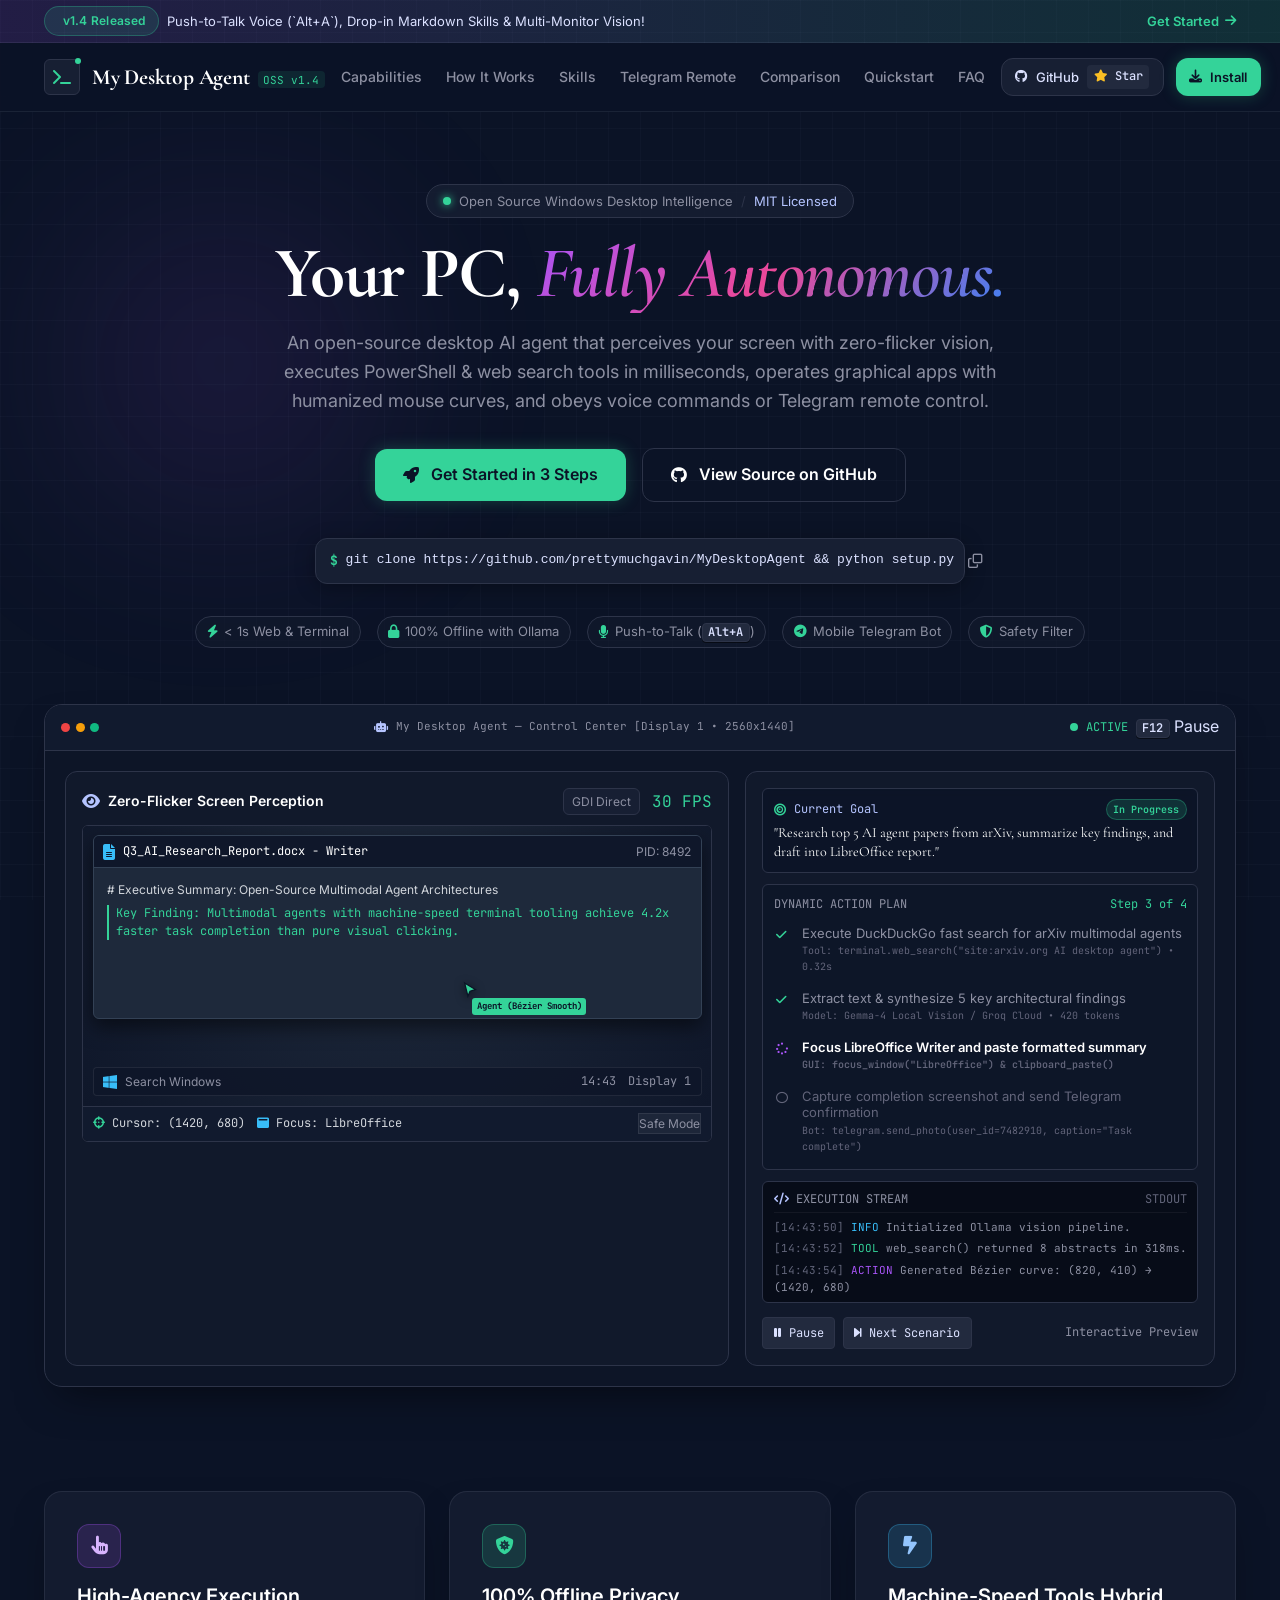
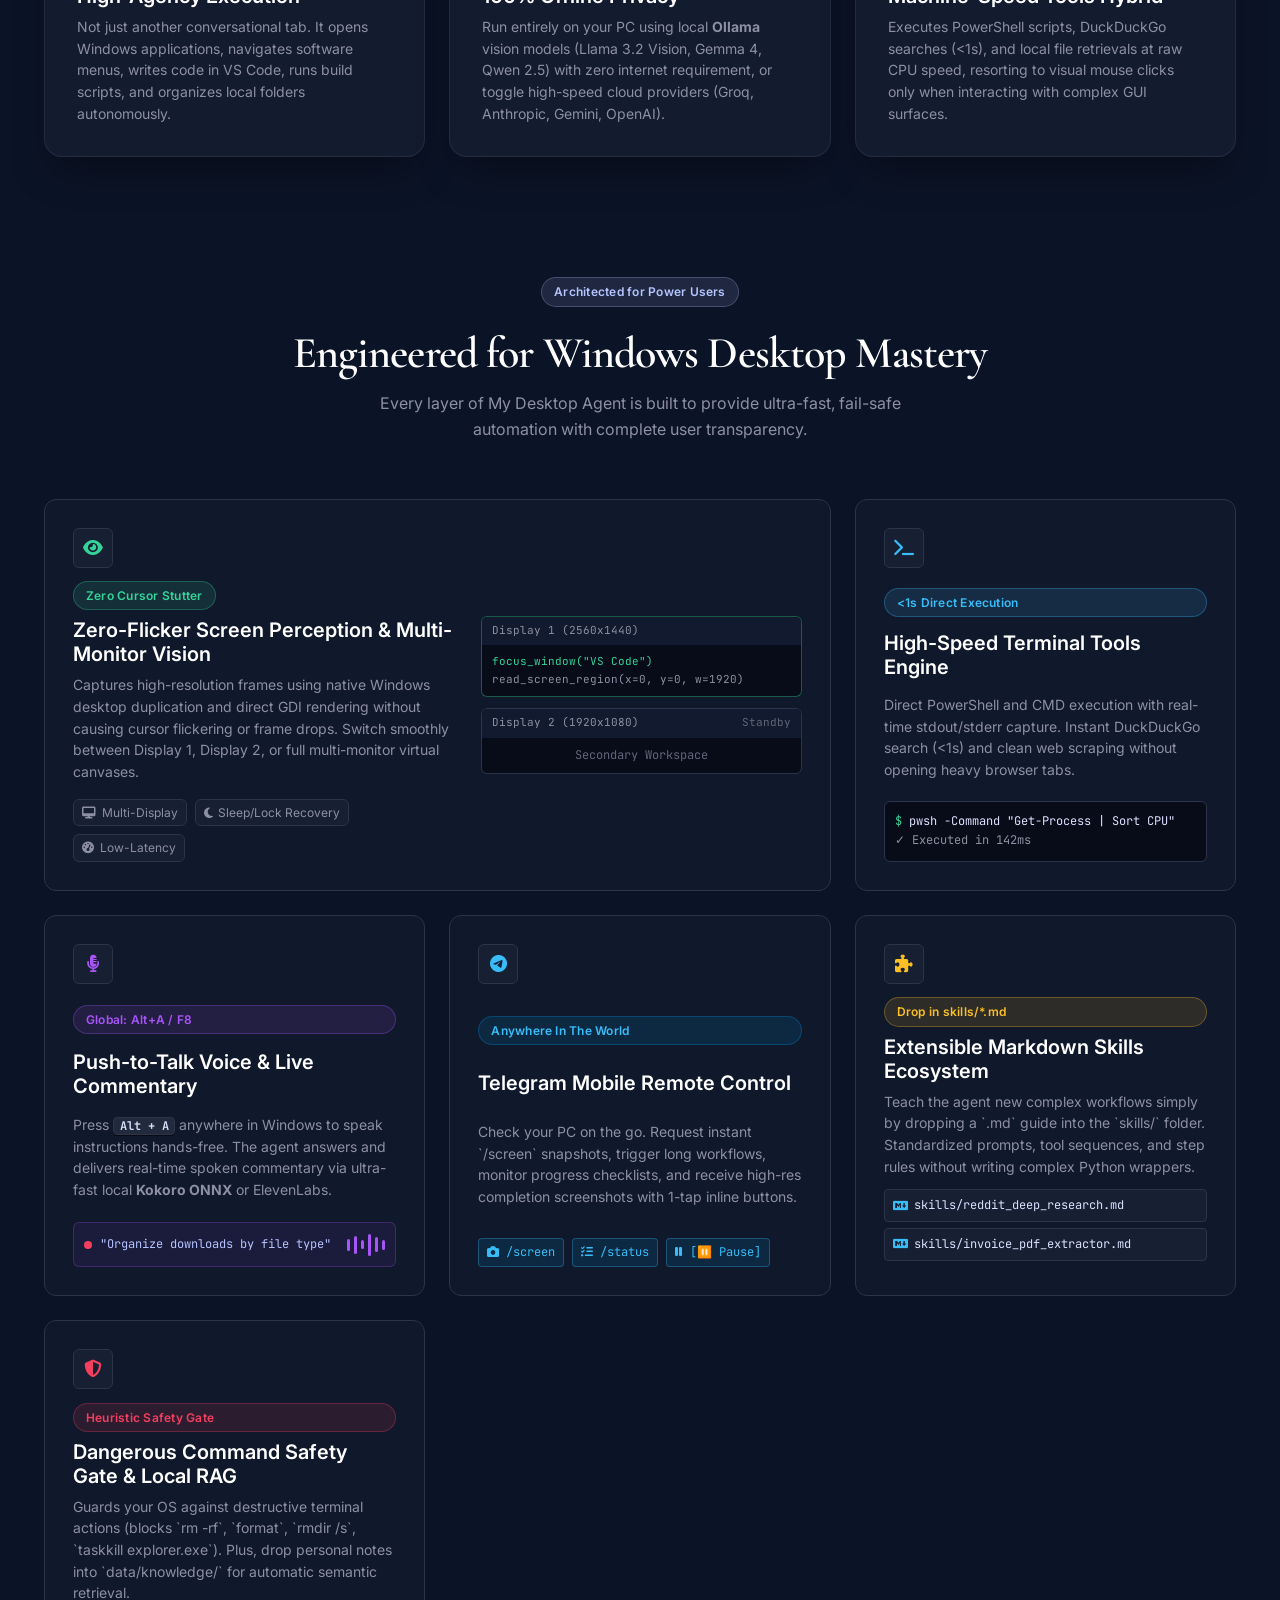
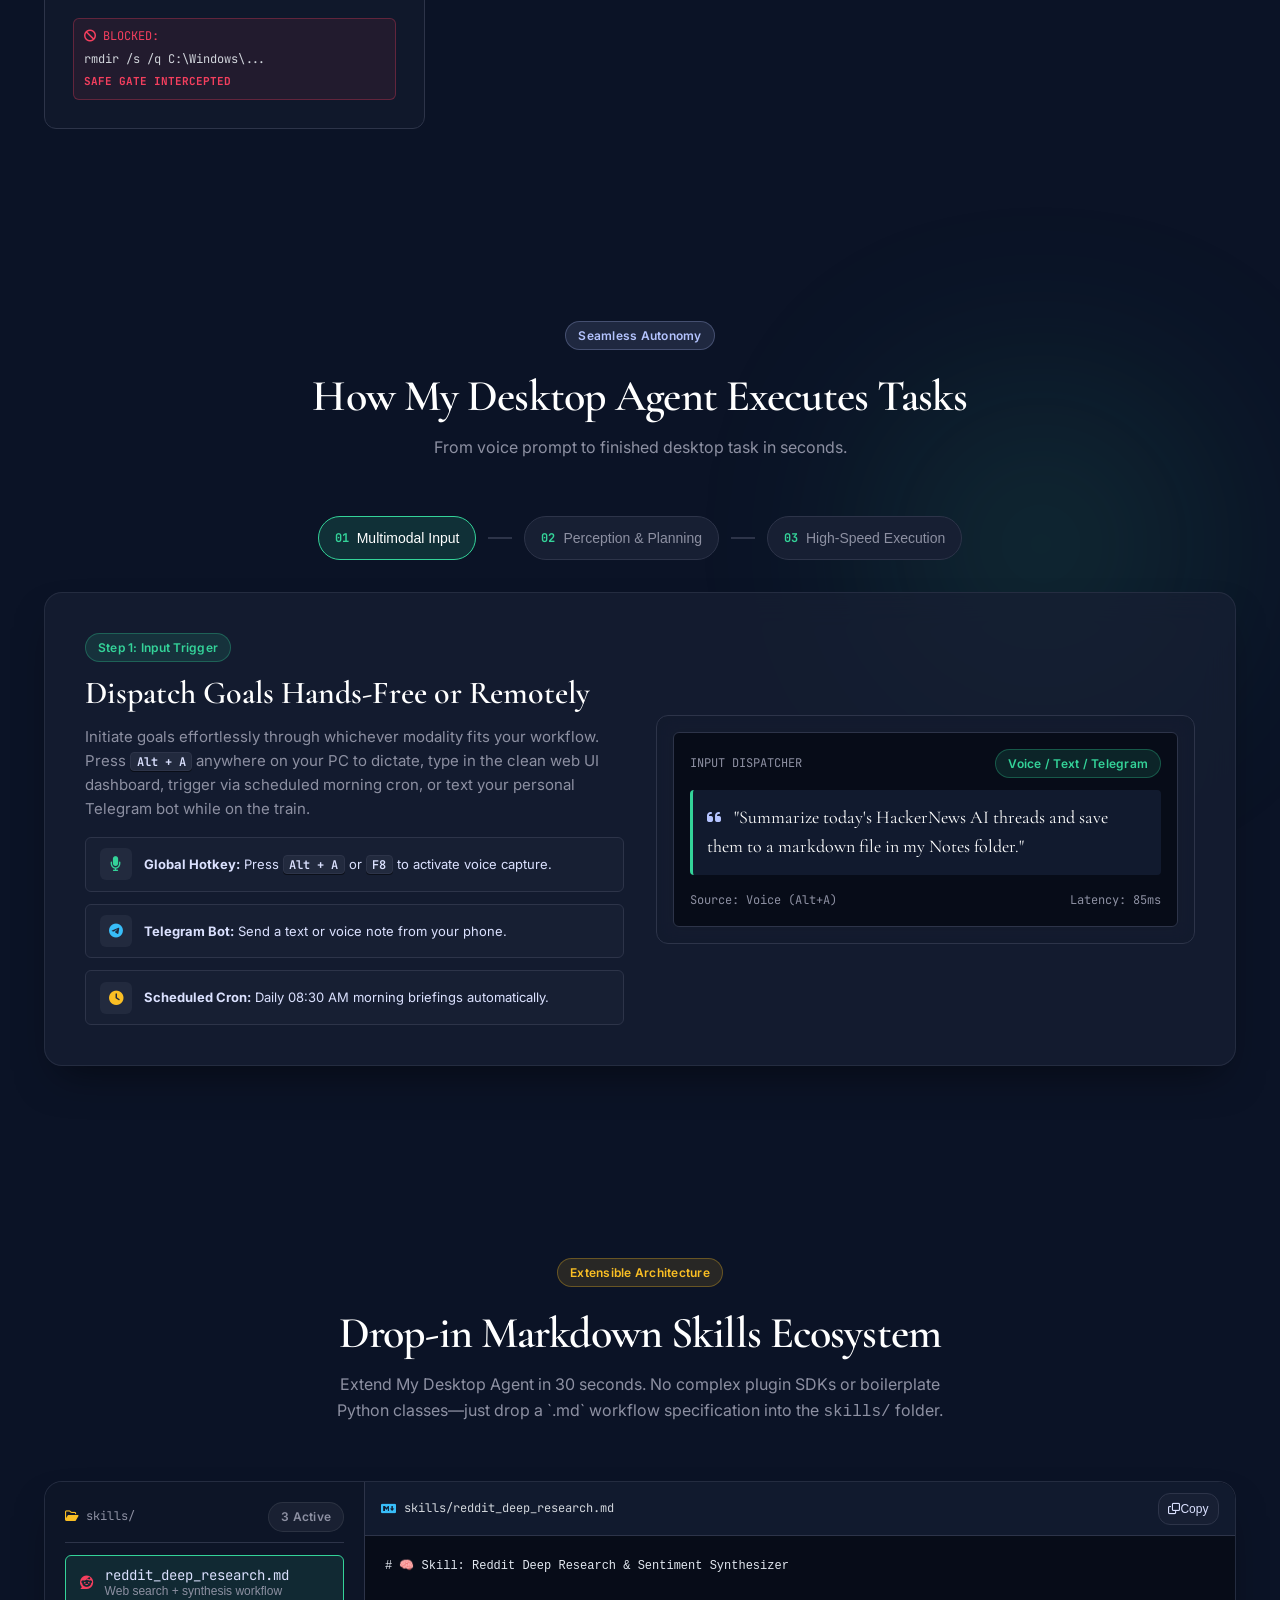
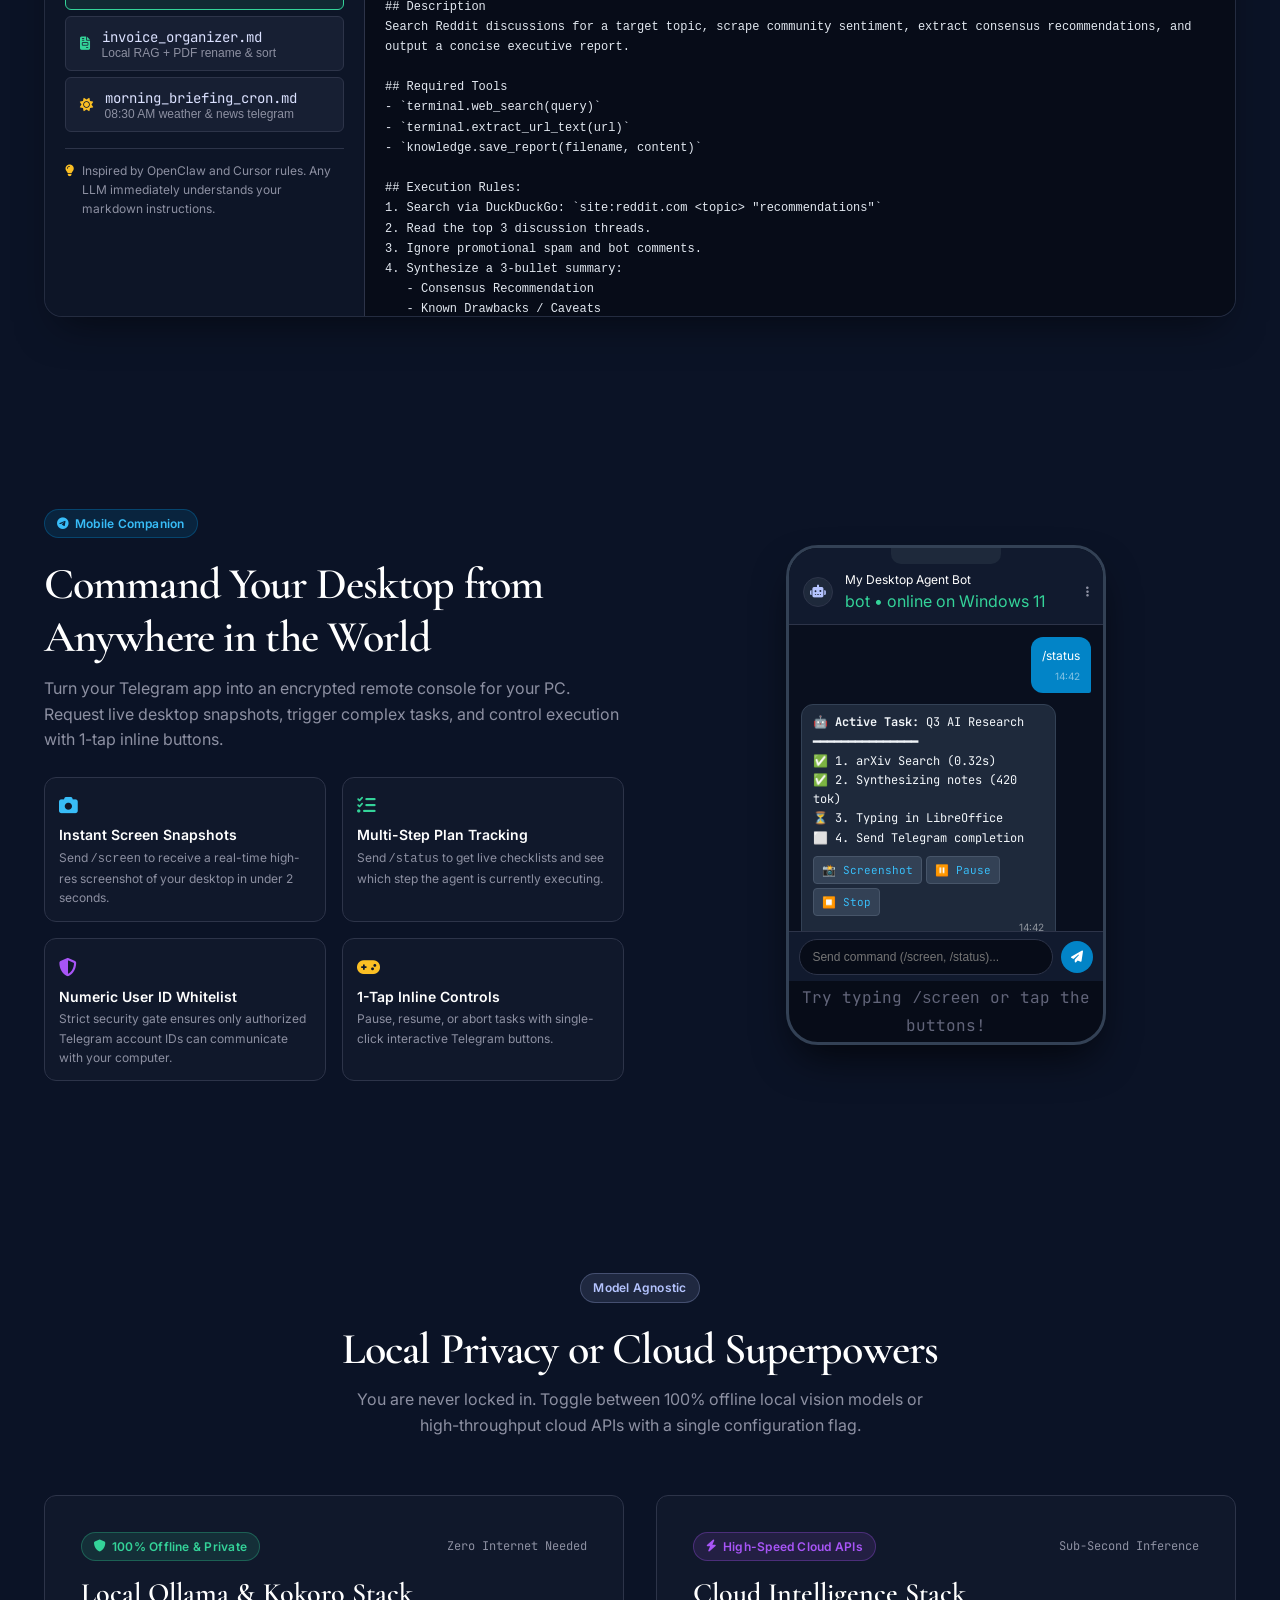
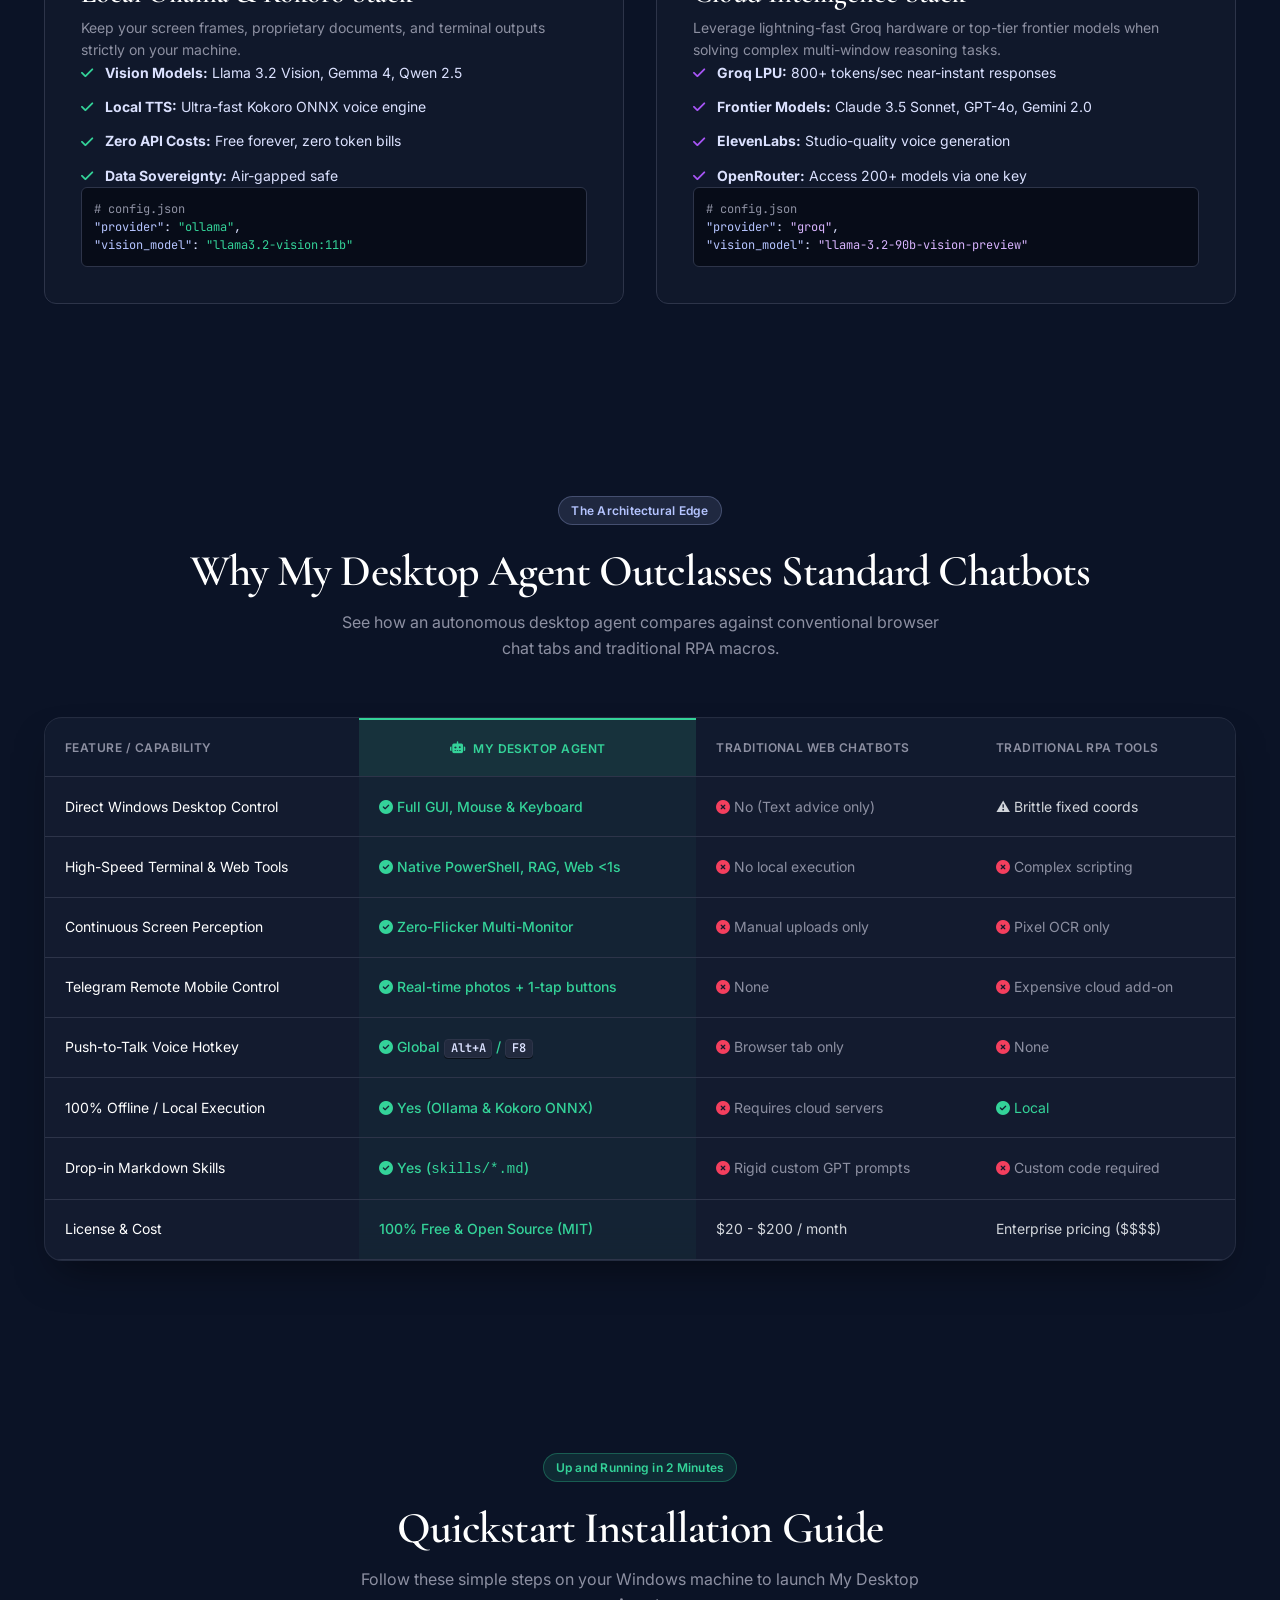
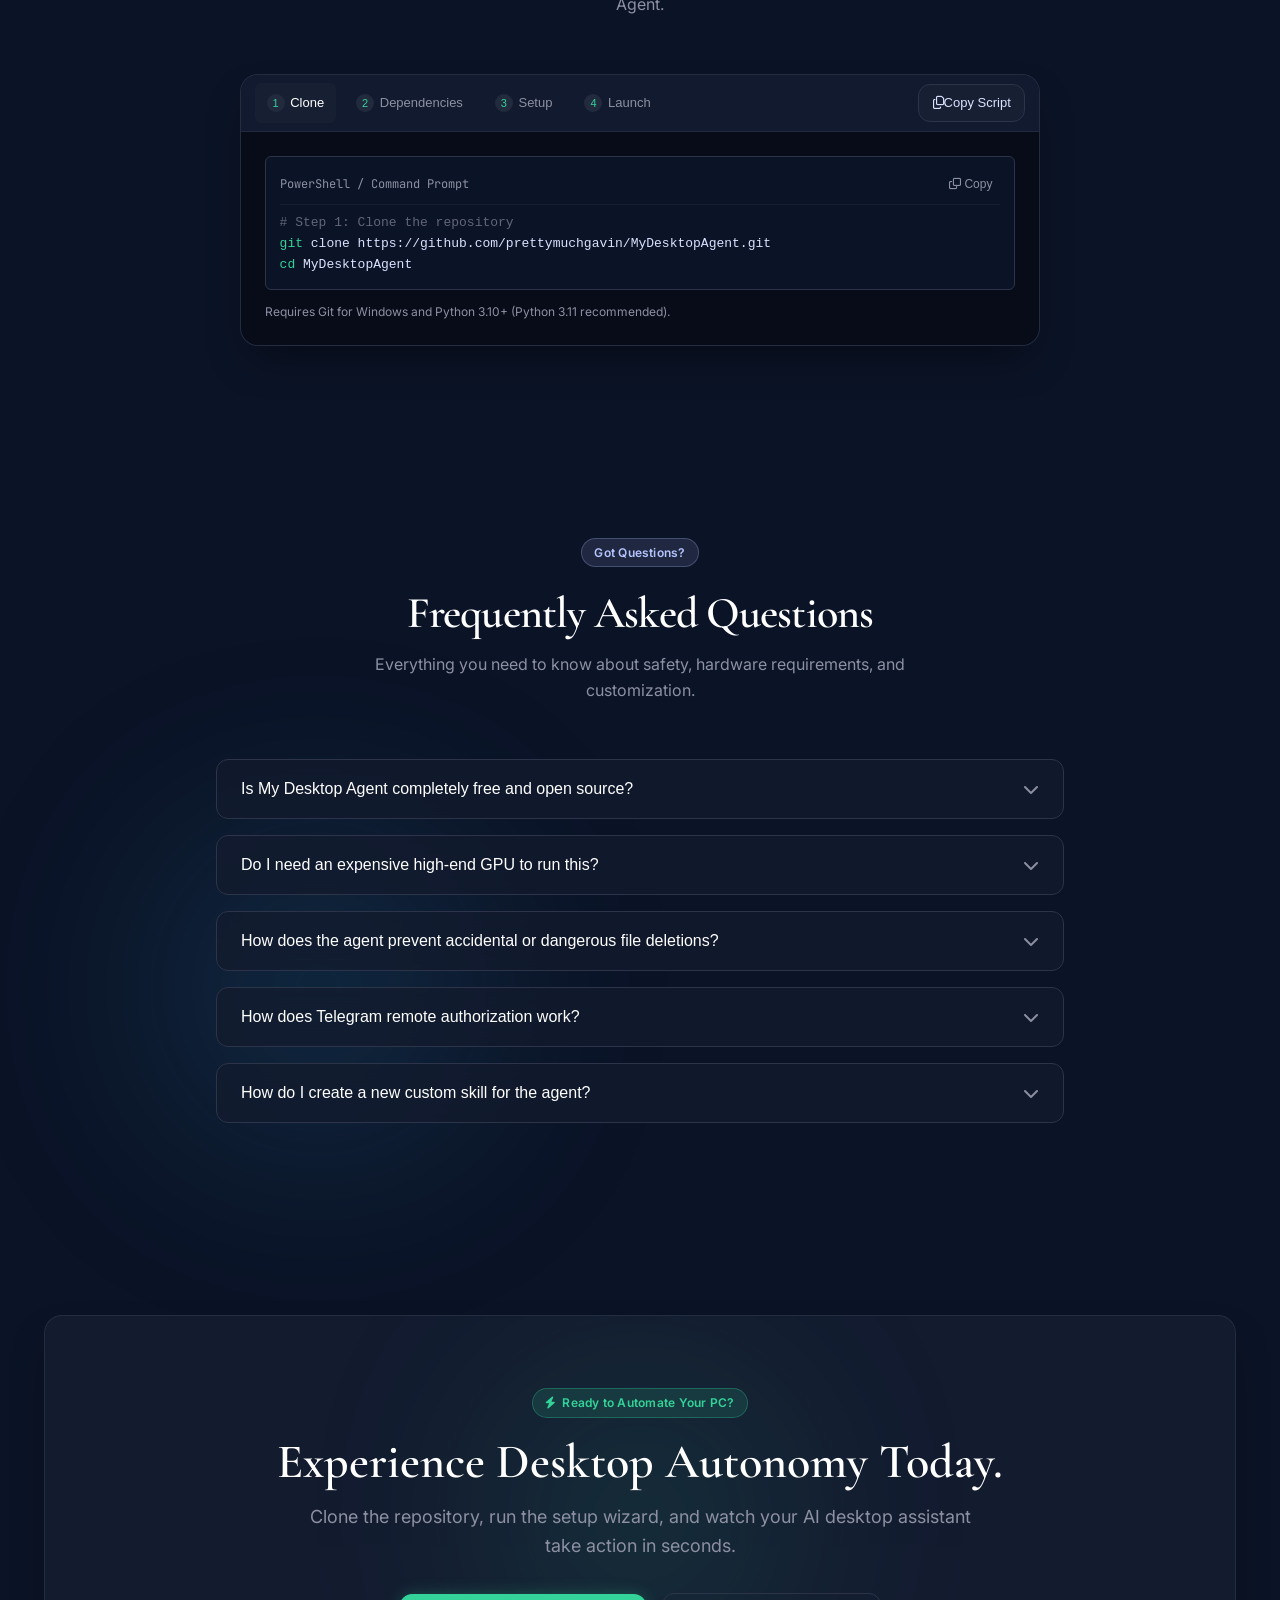
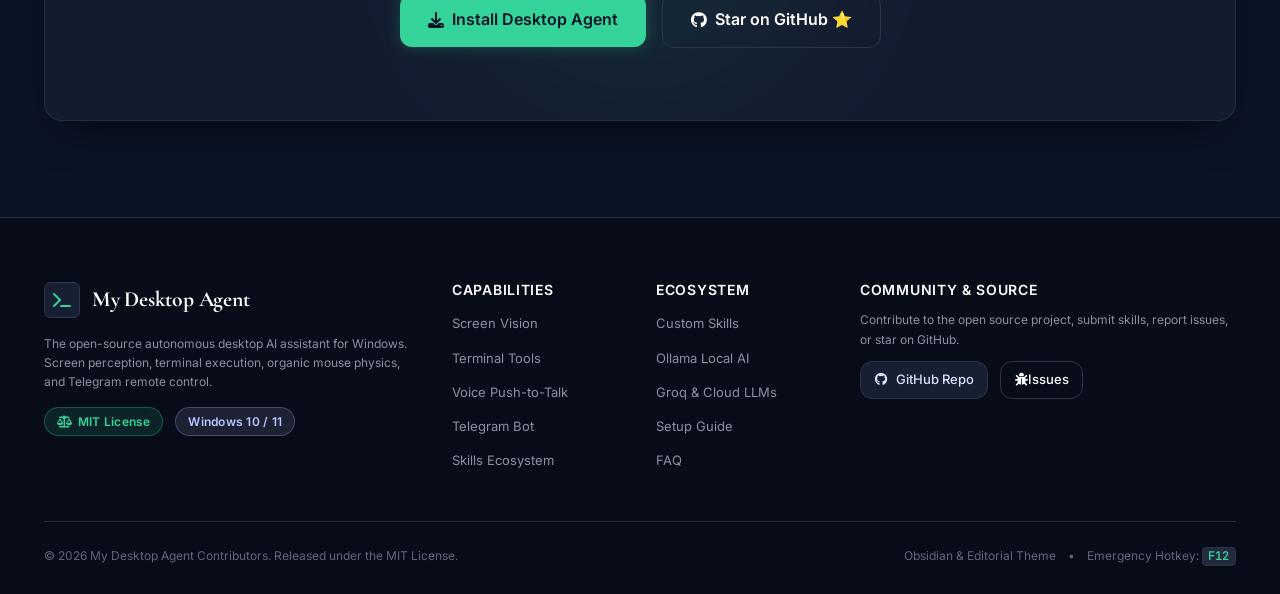
==== commit e3033f28: "Made website mobile friendly (for mobile preview)" ====
--- a/index.html
+++ b/index.html
@@ -2,10 +2,12 @@
 <html lang="en" class="scroll-smooth">
 <head>
   <meta charset="UTF-8">
-  <meta name="viewport" content="width=device-width, initial-scale=1.0">
+  <meta name="viewport" content="width=device-width, initial-scale=1.0, maximum-scale=5.0, user-scalable=yes">
   <title>My Desktop Agent | Autonomous AI Desktop Assistant for Windows</title>
   <meta name="description" content="The Autonomous AI Desktop Assistant That Sees Your Screen, Runs Terminal Tools, and Takes Action. Open-source, local-first or cloud-powered.">
   <meta name="theme-color" content="#0b1326">
+  <meta name="apple-mobile-web-app-capable" content="yes">
+  <meta name="apple-mobile-web-app-status-bar-style" content="black-translucent">
 
   <!-- Google Fonts: Editorial Serif + Inter + JetBrains Mono -->
   <link rel="preconnect" href="https://fonts.googleapis.com">
@@ -29,7 +31,7 @@
     <div class="container flex items-center justify-between">
       <div class="announcement-content flex items-center gap-2">
         <span class="badge-pill badge-emerald"><i class="fa-solid fa-sparkles"></i> v1.4 Released</span>
-        <span>Push-to-Talk Voice (`Alt+A`), Drop-in Markdown Skills &amp; Multi-Monitor Vision are live!</span>
+        <span class="announcement-text">Push-to-Talk Voice (`Alt+A`), Drop-in Markdown Skills &amp; Multi-Monitor Vision!</span>
       </div>
       <a href="#quickstart" class="announcement-link">Get Started <i class="fa-solid fa-arrow-right"></i></a>
     </div>
@@ -52,7 +54,7 @@
       <div class="nav-links flex items-center gap-6">
         <a href="#features" class="nav-link">Capabilities</a>
         <a href="#how-it-works" class="nav-link">How It Works</a>
-        <a href="#skills" class="nav-link">Skills Ecosystem</a>
+        <a href="#skills" class="nav-link">Skills</a>
         <a href="#telegram" class="nav-link">Telegram Remote</a>
         <a href="#comparison" class="nav-link">Comparison</a>
         <a href="#quickstart" class="nav-link">Quickstart</a>
@@ -60,14 +62,14 @@
       </div>
 
       <div class="nav-actions flex items-center gap-3">
-        <a href="https://github.com/prettymuchgavin/MyDesktopAgent" target="_blank" rel="noopener noreferrer" class="btn btn-secondary btn-sm flex items-center gap-2">
+        <a href="https://github.com/prettymuchgavin/MyDesktopAgent" target="_blank" rel="noopener noreferrer" class="btn btn-secondary btn-sm flex items-center gap-2 github-btn">
           <i class="fa-brands fa-github"></i>
           <span class="btn-text">GitHub</span>
           <span class="github-star-count" id="starCount"><i class="fa-solid fa-star text-amber"></i> Star</span>
         </a>
-        <a href="#quickstart" class="btn btn-primary btn-sm glow-btn flex items-center gap-2">
+        <a href="#quickstart" class="btn btn-primary btn-sm glow-btn install-btn flex items-center gap-2">
           <i class="fa-solid fa-download"></i>
-          <span>Install Now</span>
+          <span>Install</span>
         </a>
         <button class="mobile-menu-toggle" id="mobileMenuBtn" aria-label="Toggle Navigation Menu">
           <i class="fa-solid fa-bars"></i>
@@ -86,8 +88,9 @@
         <a href="#quickstart" class="mobile-nav-link"><i class="fa-solid fa-bolt"></i> Quickstart Guide</a>
         <a href="#faq" class="mobile-nav-link"><i class="fa-solid fa-circle-question"></i> FAQ</a>
       </div>
-      <div class="mobile-drawer-actions">
-        <a href="#quickstart" class="btn btn-primary w-full text-center">Install Agent</a>
+      <div class="mobile-drawer-actions flex flex-col gap-2">
+        <a href="#quickstart" class="btn btn-primary w-full text-center"><i class="fa-solid fa-download mr-2"></i> Install Desktop Agent</a>
+        <a href="https://github.com/prettymuchgavin/MyDesktopAgent" target="_blank" rel="noopener noreferrer" class="btn btn-secondary w-full text-center"><i class="fa-brands fa-github mr-2"></i> View on GitHub</a>
       </div>
     </div>
   </header>
@@ -129,7 +132,7 @@
         <div class="code-pill flex items-center justify-between" id="heroCommandBox">
           <div class="code-pill-text flex items-center gap-2">
             <span class="prompt-symbol">$</span>
-            <code>git clone https://github.com/prettymuchgavin/MyDesktopAgent &amp;&amp; python setup.py</code>
+            <code class="code-snippet-scroll">git clone https://github.com/prettymuchgavin/MyDesktopAgent &amp;&amp; python setup.py</code>
           </div>
           <button class="copy-pill-btn" onclick="copySnippet('git clone https://github.com/prettymuchgavin/MyDesktopAgent && python setup.py', this)" title="Copy Command">
             <i class="fa-regular fa-clone"></i>
@@ -139,12 +142,12 @@
       </div>
 
       <!-- Feature Badges Ribbon -->
-      <div class="hero-stats-ribbon flex items-center justify-center flex-wrap gap-6">
-        <div class="stat-pill"><i class="fa-solid fa-bolt text-emerald"></i> <span>&lt; 1s Web Search &amp; Terminal</span></div>
-        <div class="stat-pill"><i class="fa-solid fa-lock text-emerald"></i> <span>100% Offline with Ollama or Cloud APIs</span></div>
-        <div class="stat-pill"><i class="fa-solid fa-microphone text-emerald"></i> <span>Voice Push-to-Talk (<kbd>Alt+A</kbd>)</span></div>
-        <div class="stat-pill"><i class="fa-brands fa-telegram text-emerald"></i> <span>Zero-Config Mobile Telegram Bot</span></div>
-        <div class="stat-pill"><i class="fa-solid fa-shield-halved text-emerald"></i> <span>Heuristic Safety Filter</span></div>
+      <div class="hero-stats-ribbon flex items-center justify-center flex-wrap gap-4">
+        <div class="stat-pill"><i class="fa-solid fa-bolt text-emerald"></i> <span>&lt; 1s Web &amp; Terminal</span></div>
+        <div class="stat-pill"><i class="fa-solid fa-lock text-emerald"></i> <span>100% Offline with Ollama</span></div>
+        <div class="stat-pill"><i class="fa-solid fa-microphone text-emerald"></i> <span>Push-to-Talk (<kbd>Alt+A</kbd>)</span></div>
+        <div class="stat-pill"><i class="fa-brands fa-telegram text-emerald"></i> <span>Mobile Telegram Bot</span></div>
+        <div class="stat-pill"><i class="fa-solid fa-shield-halved text-emerald"></i> <span>Safety Filter</span></div>
       </div>
 
       <!-- Live Interactive Desktop Agent Dashboard Mockup -->
@@ -159,12 +162,12 @@
             </div>
             <div class="window-title flex items-center gap-2">
               <i class="fa-solid fa-robot text-lavender"></i>
-              <span>My Desktop Agent — Autonomous Control Center [Display #1 • 2560x1440]</span>
+              <span class="window-title-text">My Desktop Agent — Control Center [Display 1 • 2560x1440]</span>
             </div>
             <div class="window-status-pill flex items-center gap-2">
               <span class="live-dot"></span>
-              <span class="text-xs uppercase font-mono tracking-wider text-emerald">ACTIVE SESSION</span>
-              <span class="hotkey-hint"><kbd>F12</kbd> Emergency Pause</span>
+              <span class="text-xs uppercase font-mono tracking-wider text-emerald active-status-text">ACTIVE</span>
+              <span class="hotkey-hint"><kbd>F12</kbd> Pause</span>
             </div>
           </div>
 
@@ -179,7 +182,7 @@
                   <span class="card-label">Zero-Flicker Screen Perception</span>
                 </div>
                 <div class="stream-meta flex items-center gap-3">
-                  <span class="tag-badge">GDI Direct Capture</span>
+                  <span class="tag-badge">GDI Direct</span>
                   <span class="fps-badge font-mono text-emerald">30 FPS</span>
                 </div>
               </div>
@@ -188,26 +191,15 @@
                 <div class="screen-viewport" id="screenViewport">
                   <!-- Simulated Desktop Screen -->
                   <div class="simulated-desktop">
-                    <div class="sim-taskbar flex items-center justify-between">
-                      <div class="flex items-center gap-2">
-                        <i class="fa-brands fa-windows text-blue-400"></i>
-                        <span class="text-xs text-slate-400">Search Windows</span>
-                      </div>
-                      <div class="flex items-center gap-3 text-xs text-slate-400 font-mono">
-                        <span>14:43:56</span>
-                        <span>Display 1 (Primary)</span>
-                      </div>
-                    </div>
-
                     <div class="sim-workspaces">
                       <!-- Active App: Google Docs / Research doc -->
                       <div class="sim-app-window">
                         <div class="sim-app-header flex items-center justify-between">
-                          <div class="flex items-center gap-2">
+                          <div class="flex items-center gap-2 truncate-box">
                             <i class="fa-solid fa-file-lines text-blue-400"></i>
-                            <span class="font-mono text-xs text-white">Q3_AI_Research_Report.docx - LibreOffice Writer</span>
+                            <span class="font-mono text-xs text-white app-title-text">Q3_AI_Research_Report.docx - Writer</span>
                           </div>
-                          <span class="text-xs text-slate-400">Target App [PID: 8492]</span>
+                          <span class="text-xs text-slate-400 pid-tag">PID: 8492</span>
                         </div>
                         <div class="sim-app-content">
                           <p class="text-xs text-slate-300"># Executive Summary: Open-Source Multimodal Agent Architectures</p>
@@ -224,17 +216,28 @@
                         <div class="ai-click-ripple" id="clickRipple"></div>
                       </div>
                     </div>
+
+                    <div class="sim-taskbar flex items-center justify-between">
+                      <div class="flex items-center gap-2">
+                        <i class="fa-brands fa-windows text-blue-400"></i>
+                        <span class="text-xs text-slate-400 taskbar-search-text">Search Windows</span>
+                      </div>
+                      <div class="flex items-center gap-3 text-xs text-slate-400 font-mono">
+                        <span>14:43</span>
+                        <span>Display 1</span>
+                      </div>
+                    </div>
                   </div>
                 </div>
 
                 <!-- Screen Bottom Diagnostics -->
                 <div class="screen-footer-bar flex items-center justify-between">
-                  <div class="flex items-center gap-3 text-xs font-mono text-slate-300">
+                  <div class="flex items-center gap-3 text-xs font-mono text-slate-300 flex-wrap">
                     <span><i class="fa-solid fa-crosshairs text-emerald"></i> Cursor: (1420, 680)</span>
                     <span><i class="fa-solid fa-window-maximize text-blue-400"></i> Focus: LibreOffice</span>
                   </div>
                   <div class="flex items-center gap-2">
-                    <span class="badge-subtle">Safe Mode: Active</span>
+                    <span class="badge-subtle text-xs">Safe Mode</span>
                   </div>
                 </div>
               </div>
@@ -318,7 +321,7 @@
                   <button class="sim-action-btn" id="simPauseBtn" onclick="toggleSimPause()"><i class="fa-solid fa-pause"></i> Pause</button>
                   <button class="sim-action-btn" id="simNewTaskBtn" onclick="cycleSimTask()"><i class="fa-solid fa-forward-step"></i> Next Scenario</button>
                 </div>
-                <span class="text-xs font-mono text-slate-400">Interactive Preview</span>
+                <span class="text-xs font-mono text-slate-400 sim-tag-label">Interactive Preview</span>
               </div>
 
             </div>
@@ -393,9 +396,9 @@
               Captures high-resolution frames using native Windows desktop duplication and direct GDI rendering without causing cursor flickering or frame drops. Switch smoothly between Display 1, Display 2, or full multi-monitor virtual canvases.
             </p>
             <div class="bento-features-list flex flex-wrap gap-2 mt-4">
-              <span class="tag-badge"><i class="fa-solid fa-desktop"></i> Multi-Display Switching</span>
-              <span class="tag-badge"><i class="fa-solid fa-moon"></i> Sleep/Lock Screen Safe-Recovery</span>
-              <span class="tag-badge"><i class="fa-solid fa-gauge-high"></i> Low-Latency Capture</span>
+              <span class="tag-badge"><i class="fa-solid fa-desktop"></i> Multi-Display</span>
+              <span class="tag-badge"><i class="fa-solid fa-moon"></i> Sleep/Lock Recovery</span>
+              <span class="tag-badge"><i class="fa-solid fa-gauge-high"></i> Low-Latency</span>
             </div>
           </div>
           <div class="bento-visual-wrapper">
@@ -434,15 +437,15 @@
         <!-- Bento 3: Push-to-Talk Voice & Audio Commentary -->
         <div class="bento-card glass-card">
           <div class="bento-icon-box"><i class="fa-solid fa-microphone-lines text-purple-400"></i></div>
-          <div class="badge-pill badge-purple text-xs mb-2">Global Hotkey: Alt+A / F8</div>
+          <div class="badge-pill badge-purple text-xs mb-2">Global: Alt+A / F8</div>
           <h3 class="bento-title">Push-to-Talk Voice &amp; Live Commentary</h3>
           <p class="bento-desc">
             Press <kbd>Alt + A</kbd> anywhere in Windows to speak instructions hands-free. The agent answers and delivers real-time spoken commentary via ultra-fast local <strong>Kokoro ONNX</strong> or ElevenLabs.
           </p>
           <div class="voice-waveform-box flex items-center justify-between">
-            <div class="flex items-center gap-2">
+            <div class="flex items-center gap-2 truncate-box">
               <span class="recording-dot"></span>
-              <span class="text-xs font-mono text-lavender">"Organize my downloads by file type"</span>
+              <span class="text-xs font-mono text-lavender truncate-text">"Organize downloads by file type"</span>
             </div>
             <div class="sound-wave flex items-center gap-1">
               <span></span><span></span><span></span><span></span><span></span><span></span>
@@ -489,7 +492,7 @@
           </p>
           <div class="safety-interception-box font-mono text-xs">
             <span class="text-rose-400"><i class="fa-solid fa-ban"></i> BLOCKED:</span>
-            <span class="text-slate-300">rmdir /s /q C:\Windows\...</span>
+            <span class="text-slate-300 code-truncate">rmdir /s /q C:\Windows\...</span>
             <span class="badge-safe-tag">Safe Gate Intercepted</span>
           </div>
         </div>
@@ -512,21 +515,23 @@
       </div>
 
       <div class="workflow-steps-wrapper">
-        <div class="workflow-nav flex items-center justify-center gap-3">
-          <button class="workflow-tab active" onclick="switchWorkflowStep(1)">
-            <span class="step-num">01</span>
-            <span class="step-label">Multimodal Input</span>
-          </button>
-          <div class="workflow-connector"></div>
-          <button class="workflow-tab" onclick="switchWorkflowStep(2)">
-            <span class="step-num">02</span>
-            <span class="step-label">Perception &amp; Planning</span>
-          </button>
-          <div class="workflow-connector"></div>
-          <button class="workflow-tab" onclick="switchWorkflowStep(3)">
-            <span class="step-num">03</span>
-            <span class="step-label">High-Speed Execution</span>
-          </button>
+        <div class="workflow-nav-container">
+          <div class="workflow-nav flex items-center justify-center gap-3">
+            <button class="workflow-tab active" onclick="switchWorkflowStep(1)">
+              <span class="step-num">01</span>
+              <span class="step-label">Multimodal Input</span>
+            </button>
+            <div class="workflow-connector"></div>
+            <button class="workflow-tab" onclick="switchWorkflowStep(2)">
+              <span class="step-num">02</span>
+              <span class="step-label">Perception &amp; Planning</span>
+            </button>
+            <div class="workflow-connector"></div>
+            <button class="workflow-tab" onclick="switchWorkflowStep(3)">
+              <span class="step-num">03</span>
+              <span class="step-label">High-Speed Execution</span>
+            </button>
+          </div>
         </div>
 
         <!-- Dynamic Workflow Content Cards -->
@@ -534,8 +539,8 @@
           
           <!-- Step 1 View -->
           <div class="step-pane active" id="stepPane1">
-            <div class="grid grid-cols-12 gap-8 items-center">
-              <div class="col-span-6">
+            <div class="grid grid-cols-12 gap-8 items-center workflow-grid">
+              <div class="col-span-6 workflow-col-text">
                 <span class="badge-pill badge-emerald mb-3">Step 1: Input Trigger</span>
                 <h3 class="step-headline">Dispatch Goals Hands-Free or Remotely</h3>
                 <p class="step-desc">
@@ -557,7 +562,7 @@
                 </div>
               </div>
 
-              <div class="col-span-6">
+              <div class="col-span-6 workflow-col-visual">
                 <div class="step-visual-box glass-card p-4">
                   <div class="prompt-simulation">
                     <div class="prompt-sim-header flex items-center justify-between mb-3">
@@ -566,9 +571,9 @@
                     </div>
                     <div class="prompt-input-bubble">
                       <i class="fa-solid fa-quote-left text-lavender mr-2"></i>
-                      <span class="font-serif italic text-white text-lg">"Summarize today's HackerNews AI threads and save them to a markdown file in my Notes folder."</span>
+                      <span class="font-serif italic text-white text-lg quote-prompt-text">"Summarize today's HackerNews AI threads and save them to a markdown file in my Notes folder."</span>
                     </div>
-                    <div class="prompt-meta-info flex items-center justify-between mt-4 text-xs font-mono text-slate-400">
+                    <div class="prompt-meta-info flex items-center justify-between mt-4 text-xs font-mono text-slate-400 flex-wrap gap-2">
                       <span>Source: Voice (Alt+A)</span>
                       <span>Latency: 85ms</span>
                     </div>
@@ -580,8 +585,8 @@
 
           <!-- Step 2 View -->
           <div class="step-pane" id="stepPane2">
-            <div class="grid grid-cols-12 gap-8 items-center">
-              <div class="col-span-6">
+            <div class="grid grid-cols-12 gap-8 items-center workflow-grid">
+              <div class="col-span-6 workflow-col-text">
                 <span class="badge-pill badge-lavender mb-3">Step 2: Vision &amp; Reasoning</span>
                 <h3 class="step-headline">Deep Screen Perception &amp; Dynamic Planning</h3>
                 <p class="step-desc">
@@ -599,7 +604,7 @@
                 </div>
               </div>
 
-              <div class="col-span-6">
+              <div class="col-span-6 workflow-col-visual">
                 <div class="step-visual-box glass-card p-4">
                   <div class="plan-visualizer font-mono text-xs">
                     <div class="plan-header flex items-center justify-between mb-3">
@@ -619,8 +624,8 @@
 
           <!-- Step 3 View -->
           <div class="step-pane" id="stepPane3">
-            <div class="grid grid-cols-12 gap-8 items-center">
-              <div class="col-span-6">
+            <div class="grid grid-cols-12 gap-8 items-center workflow-grid">
+              <div class="col-span-6 workflow-col-text">
                 <span class="badge-pill badge-emerald mb-3">Step 3: Action &amp; Completion</span>
                 <h3 class="step-headline">Organic Mouse, Terminal Tools &amp; Telegram Push</h3>
                 <p class="step-desc">
@@ -638,15 +643,15 @@
                 </div>
               </div>
 
-              <div class="col-span-6">
+              <div class="col-span-6 workflow-col-visual">
                 <div class="step-visual-box glass-card p-4">
                   <div class="execution-result-card font-mono text-xs">
-                    <div class="flex items-center justify-between mb-2">
+                    <div class="flex items-center justify-between mb-2 flex-wrap gap-2">
                       <span class="text-emerald font-bold"><i class="fa-solid fa-circle-check"></i> TASK COMPLETED</span>
                       <span class="text-slate-400">Duration: 4.8s</span>
                     </div>
                     <div class="res-body text-slate-300">
-                      File saved: <span class="text-lavender">C:\Users\gavin\Documents\Notes\hn.md</span><br>
+                      File saved: <span class="text-lavender word-break-all">C:\Users\gavin\Documents\Notes\hn.md</span><br>
                       Telegram notification sent to User #7482910 with high-res desktop snapshot.
                     </div>
                   </div>
@@ -675,13 +680,13 @@
       </div>
 
       <div class="skills-explorer glass-panel">
-        <div class="grid grid-cols-12">
+        <div class="skills-explorer-layout">
           
           <!-- Left: Skills File Browser -->
-          <div class="col-span-4 skills-sidebar">
+          <div class="skills-sidebar">
             <div class="skills-sidebar-header flex items-center justify-between">
               <span class="font-mono text-xs text-slate-400"><i class="fa-regular fa-folder-open text-amber-400"></i> skills/</span>
-              <span class="badge-pill badge-subtle text-xs">3 Active Skills</span>
+              <span class="badge-pill badge-subtle text-xs">3 Active</span>
             </div>
 
             <div class="skills-file-list">
@@ -725,15 +730,15 @@
           </div>
 
           <!-- Right: Code / Markdown Editor Viewer -->
-          <div class="col-span-8 skills-editor-pane">
+          <div class="skills-editor-pane">
             <div class="editor-header flex items-center justify-between">
-              <div class="flex items-center gap-2 font-mono text-xs text-slate-300" id="currentSkillFilename">
+              <div class="flex items-center gap-2 font-mono text-xs text-slate-300 truncate-box" id="currentSkillFilename">
                 <i class="fa-brands fa-markdown text-blue-400"></i>
-                <span>skills/reddit_deep_research.md</span>
+                <span class="truncate-text">skills/reddit_deep_research.md</span>
               </div>
               <div class="flex items-center gap-2">
                 <button class="btn btn-secondary btn-xs" onclick="copyActiveSkill(this)">
-                  <i class="fa-regular fa-clone"></i> Copy Skill
+                  <i class="fa-regular fa-clone"></i> Copy
                 </button>
               </div>
             </div>
@@ -772,10 +777,10 @@
   <section class="telegram-section section-padding" id="telegram">
     <div class="container">
       
-      <div class="grid grid-cols-12 gap-8 items-center">
+      <div class="grid grid-cols-12 gap-8 items-center telegram-grid">
         
         <!-- Left: Telegram Feature Explanation -->
-        <div class="col-span-6">
+        <div class="col-span-6 tg-col-text">
           <div class="badge-pill badge-sky mb-3"><i class="fa-brands fa-telegram"></i> Mobile Companion</div>
           <h2 class="section-headline">Command Your Desktop from Anywhere in the World</h2>
           <p class="section-subhead">
@@ -810,7 +815,7 @@
         </div>
 
         <!-- Right: Interactive Telegram Phone Simulator -->
-        <div class="col-span-6 flex justify-center">
+        <div class="col-span-6 flex justify-center tg-col-phone">
           <div class="phone-frame glass-panel">
             <div class="phone-notch"></div>
             <div class="phone-header flex items-center justify-between">
@@ -854,10 +859,10 @@
             <!-- Interactive Phone Input -->
             <div class="phone-input-bar flex items-center gap-2">
               <input type="text" id="tgSimInput" placeholder="Send command (/screen, /status)..." onkeydown="if(event.key==='Enter') handleTgSimSend()">
-              <button class="tg-send-btn" onclick="handleTgSimSend()"><i class="fa-solid fa-paper-plane"></i></button>
+              <button class="tg-send-btn" onclick="handleTgSimSend()" aria-label="Send Message"><i class="fa-solid fa-paper-plane"></i></button>
             </div>
             <div class="phone-footer-hint text-[10px] text-center text-slate-500 py-1 font-mono">
-              Try typing <code>/screen</code> or click the buttons above!
+              Try typing <code>/screen</code> or tap the buttons!
             </div>
           </div>
         </div>
@@ -879,11 +884,11 @@
         </p>
       </div>
 
-      <div class="grid grid-cols-2 gap-8">
+      <div class="grid grid-cols-2 gap-8 model-matrix-grid">
         
         <!-- Local Mode Card -->
         <div class="model-tier-card glass-card">
-          <div class="tier-badge-top flex items-center justify-between mb-4">
+          <div class="tier-badge-top flex items-center justify-between mb-4 flex-wrap gap-2">
             <span class="badge-pill badge-emerald"><i class="fa-solid fa-shield"></i> 100% Offline &amp; Private</span>
             <span class="font-mono text-xs text-slate-400">Zero Internet Needed</span>
           </div>
@@ -893,10 +898,10 @@
           </p>
 
           <ul class="tier-list flex flex-col gap-3 my-6 text-sm">
-            <li class="flex items-center gap-3"><i class="fa-solid fa-check text-emerald"></i> <strong>Vision Models:</strong> Llama 3.2 Vision, Gemma 4, Qwen 2.5</li>
-            <li class="flex items-center gap-3"><i class="fa-solid fa-check text-emerald"></i> <strong>Local TTS:</strong> Ultra-fast Kokoro ONNX voice engine</li>
-            <li class="flex items-center gap-3"><i class="fa-solid fa-check text-emerald"></i> <strong>Zero API Costs:</strong> Free forever, zero monthly token bills</li>
-            <li class="flex items-center gap-3"><i class="fa-solid fa-check text-emerald"></i> <strong>Complete Data Sovereignty:</strong> Air-gapped safe</li>
+            <li class="flex items-center gap-3"><i class="fa-solid fa-check text-emerald"></i> <span><strong>Vision Models:</strong> Llama 3.2 Vision, Gemma 4, Qwen 2.5</span></li>
+            <li class="flex items-center gap-3"><i class="fa-solid fa-check text-emerald"></i> <span><strong>Local TTS:</strong> Ultra-fast Kokoro ONNX voice engine</span></li>
+            <li class="flex items-center gap-3"><i class="fa-solid fa-check text-emerald"></i> <span><strong>Zero API Costs:</strong> Free forever, zero token bills</span></li>
+            <li class="flex items-center gap-3"><i class="fa-solid fa-check text-emerald"></i> <span><strong>Data Sovereignty:</strong> Air-gapped safe</span></li>
           </ul>
 
           <div class="config-snippet-box font-mono text-xs">
@@ -908,7 +913,7 @@
 
         <!-- Cloud Mode Card -->
         <div class="model-tier-card glass-card">
-          <div class="tier-badge-top flex items-center justify-between mb-4">
+          <div class="tier-badge-top flex items-center justify-between mb-4 flex-wrap gap-2">
             <span class="badge-pill badge-purple"><i class="fa-solid fa-bolt"></i> High-Speed Cloud APIs</span>
             <span class="font-mono text-xs text-slate-400">Sub-Second Inference</span>
           </div>
@@ -918,10 +923,10 @@
           </p>
 
           <ul class="tier-list flex flex-col gap-3 my-6 text-sm">
-            <li class="flex items-center gap-3"><i class="fa-solid fa-check text-purple-400"></i> <strong>Groq LPU:</strong> 800+ tokens/sec near-instant responses</li>
-            <li class="flex items-center gap-3"><i class="fa-solid fa-check text-purple-400"></i> <strong>Frontier Models:</strong> Claude 3.5 Sonnet, GPT-4o, Gemini 2.0 Flash</li>
-            <li class="flex items-center gap-3"><i class="fa-solid fa-check text-purple-400"></i> <strong>ElevenLabs:</strong> Ultra-realistic studio spoken voice</li>
-            <li class="flex items-center gap-3"><i class="fa-solid fa-check text-purple-400"></i> <strong>OpenRouter Support:</strong> Access 200+ models via one key</li>
+            <li class="flex items-center gap-3"><i class="fa-solid fa-check text-purple-400"></i> <span><strong>Groq LPU:</strong> 800+ tokens/sec near-instant responses</span></li>
+            <li class="flex items-center gap-3"><i class="fa-solid fa-check text-purple-400"></i> <span><strong>Frontier Models:</strong> Claude 3.5 Sonnet, GPT-4o, Gemini 2.0</span></li>
+            <li class="flex items-center gap-3"><i class="fa-solid fa-check text-purple-400"></i> <span><strong>ElevenLabs:</strong> Studio-quality voice generation</span></li>
+            <li class="flex items-center gap-3"><i class="fa-solid fa-check text-purple-400"></i> <span><strong>OpenRouter:</strong> Access 200+ models via one key</span></li>
           </ul>
 
           <div class="config-snippet-box font-mono text-xs">
@@ -948,6 +953,10 @@
         </p>
       </div>
 
+      <div class="table-scroll-hint-wrapper text-center mb-3">
+        <span class="badge-pill badge-subtle text-xs"><i class="fa-solid fa-arrows-left-right"></i> Scroll table horizontally to compare features</span>
+      </div>
+
       <div class="table-responsive glass-panel">
         <table class="comparison-table">
           <thead>
@@ -959,8 +968,8 @@
                   <span>My Desktop Agent</span>
                 </div>
               </th>
-              <th>Traditional Web Chatbots (ChatGPT / Claude Web)</th>
-              <th>Traditional RPA (UiPath / AutoHotkey)</th>
+              <th>Traditional Web Chatbots</th>
+              <th>Traditional RPA Tools</th>
             </tr>
           </thead>
           <tbody>
@@ -968,7 +977,7 @@
               <td class="font-semibold text-white">Direct Windows Desktop Control</td>
               <td class="highlight-cell text-emerald"><i class="fa-solid fa-circle-check"></i> Full GUI, Mouse &amp; Keyboard</td>
               <td class="text-slate-400"><i class="fa-solid fa-circle-xmark text-rose-500"></i> No (Text advice only)</td>
-              <td class="text-slate-300">⚠️ Brittle fixed coordinates</td>
+              <td class="text-slate-300">⚠️ Brittle fixed coords</td>
             </tr>
             <tr>
               <td class="font-semibold text-white">High-Speed Terminal &amp; Web Tools</td>
@@ -979,7 +988,7 @@
             <tr>
               <td class="font-semibold text-white">Continuous Screen Perception</td>
               <td class="highlight-cell text-emerald"><i class="fa-solid fa-circle-check"></i> Zero-Flicker Multi-Monitor</td>
-              <td class="text-slate-400"><i class="fa-solid fa-circle-xmark text-rose-500"></i> Manual screenshot uploads</td>
+              <td class="text-slate-400"><i class="fa-solid fa-circle-xmark text-rose-500"></i> Manual uploads only</td>
               <td class="text-slate-400"><i class="fa-solid fa-circle-xmark text-rose-500"></i> Pixel OCR only</td>
             </tr>
             <tr>
@@ -1034,15 +1043,15 @@
       <div class="quickstart-card glass-panel">
         
         <!-- Step Tabs -->
-        <div class="qs-steps-nav flex items-center justify-between border-b border-surface-high">
-          <div class="flex items-center gap-2">
-            <button class="qs-tab active" onclick="switchQsTab('clone')"><span class="step-badge">1</span> Clone Repository</button>
+        <div class="qs-steps-nav flex items-center justify-between border-b border-surface-high flex-wrap gap-2">
+          <div class="qs-tabs-scroll-wrap flex items-center gap-2">
+            <button class="qs-tab active" onclick="switchQsTab('clone')"><span class="step-badge">1</span> Clone</button>
             <button class="qs-tab" onclick="switchQsTab('deps')"><span class="step-badge">2</span> Dependencies</button>
-            <button class="qs-tab" onclick="switchQsTab('setup')"><span class="step-badge">3</span> Setup Wizard</button>
-            <button class="qs-tab" onclick="switchQsTab('run')"><span class="step-badge">4</span> Launch Agent</button>
-          </div>
-          <button class="btn btn-secondary btn-sm" onclick="copyAllSteps(this)">
-            <i class="fa-regular fa-copy"></i> Copy Full Script
+            <button class="qs-tab" onclick="switchQsTab('setup')"><span class="step-badge">3</span> Setup</button>
+            <button class="qs-tab" onclick="switchQsTab('run')"><span class="step-badge">4</span> Launch</button>
+          </div>
+          <button class="btn btn-secondary btn-sm qs-copy-all-btn" onclick="copyAllSteps(this)">
+            <i class="fa-regular fa-copy"></i> Copy Script
           </button>
         </div>
 
@@ -1055,7 +1064,7 @@
                 <span class="text-slate-400 text-xs">PowerShell / Command Prompt</span>
                 <button class="btn-copy-code" onclick="copySnippet('git clone https://github.com/prettymuchgavin/MyDesktopAgent.git\ncd MyDesktopAgent', this)"><i class="fa-regular fa-clone"></i> Copy</button>
               </div>
-              <pre><code><span class="text-slate-500"># Step 1: Clone the official open-source repository</span>
+              <pre><code><span class="text-slate-500"># Step 1: Clone the repository</span>
 <span class="text-emerald">git</span> clone https://github.com/prettymuchgavin/MyDesktopAgent.git
 <span class="text-emerald">cd</span> MyDesktopAgent</code></pre>
             </div>
@@ -1074,7 +1083,7 @@
 <span class="text-emerald">pip</span> install -r requirements.txt</code></pre>
             </div>
             <p class="qs-hint text-xs font-sans text-slate-400 mt-3">
-              Installs screen capture bindings, audio transcription, Kokoro TTS, and LLM orchestration drivers.
+              Installs screen capture bindings, audio transcription, Kokoro TTS, and LLM drivers.
             </p>
           </div>
 
@@ -1084,11 +1093,11 @@
                 <span class="text-slate-400 text-xs">PowerShell / Command Prompt</span>
                 <button class="btn-copy-code" onclick="copySnippet('python setup.py', this)"><i class="fa-regular fa-clone"></i> Copy</button>
               </div>
-              <pre><code><span class="text-slate-500"># Step 3: Run interactive setup wizard (configures Telegram bot, LLM keys, Ollama)</span>
+              <pre><code><span class="text-slate-500"># Step 3: Run interactive setup wizard</span>
 <span class="text-emerald">python</span> setup.py</code></pre>
             </div>
             <p class="qs-hint text-xs font-sans text-slate-400 mt-3">
-              The guided CLI wizard detects your displays, checks Ollama connectivity, and optionally tests Telegram webhooks.
+              Detects monitors, verifies Ollama connectivity, and configures your Telegram bot User ID whitelist.
             </p>
           </div>
 
@@ -1098,11 +1107,11 @@
                 <span class="text-slate-400 text-xs">PowerShell / Command Prompt</span>
                 <button class="btn-copy-code" onclick="copySnippet('python main.py', this)"><i class="fa-regular fa-clone"></i> Copy</button>
               </div>
-              <pre><code><span class="text-slate-500"># Step 4: Launch My Desktop Agent &amp; Web Control Center</span>
+              <pre><code><span class="text-slate-500"># Step 4: Launch Agent &amp; Web Control Center</span>
 <span class="text-emerald">python</span> main.py</code></pre>
             </div>
             <p class="qs-hint text-xs font-sans text-slate-400 mt-3">
-              Opens the browser dashboard, activates the global <kbd>Alt+A</kbd> voice listener, and listens for Telegram commands.
+              Opens web control dashboard, activates global <kbd>Alt+A</kbd> voice listener, and listens for Telegram commands.
             </p>
           </div>
 
@@ -1198,12 +1207,12 @@
       <div class="final-cta-box glass-panel text-center">
         <div class="glow-orb glow-orb-cta"></div>
         <div class="badge-pill badge-emerald mb-4"><i class="fa-solid fa-bolt"></i> Ready to Automate Your PC?</div>
-        <h2 class="cta-headline">Experience the Future of Desktop Autonomy Today.</h2>
+        <h2 class="cta-headline">Experience Desktop Autonomy Today.</h2>
         <p class="cta-subhead max-w-2xl mx-auto">
           Clone the repository, run the setup wizard, and watch your AI desktop assistant take action in seconds.
         </p>
 
-        <div class="flex items-center justify-center flex-wrap gap-4 mt-8">
+        <div class="flex items-center justify-center flex-wrap gap-4 mt-8 cta-buttons-wrap">
           <a href="#quickstart" class="btn btn-primary btn-lg glow-btn flex items-center gap-2">
             <i class="fa-solid fa-download"></i>
             <span>Install Desktop Agent</span>
@@ -1222,7 +1231,7 @@
     <div class="container">
       <div class="footer-top grid grid-cols-12 gap-8 pb-12 border-b border-surface-high">
         
-        <div class="col-span-4">
+        <div class="col-span-4 footer-col-brand">
           <div class="brand-logo flex items-center gap-3 mb-4">
             <div class="logo-icon-box">
               <i class="fa-solid fa-terminal text-emerald"></i>
@@ -1232,13 +1241,13 @@
           <p class="text-xs text-slate-400 leading-relaxed mb-4">
             The open-source autonomous desktop AI assistant for Windows. Screen perception, terminal execution, organic mouse physics, and Telegram remote control.
           </p>
-          <div class="flex items-center gap-3">
+          <div class="flex items-center gap-3 flex-wrap">
             <span class="badge-pill badge-emerald text-xs"><i class="fa-solid fa-scale-balanced"></i> MIT License</span>
             <span class="badge-pill badge-lavender text-xs">Windows 10 / 11</span>
           </div>
         </div>
 
-        <div class="col-span-2">
+        <div class="col-span-2 footer-col-links">
           <h4 class="footer-heading">Capabilities</h4>
           <ul class="footer-links flex flex-col gap-2">
             <li><a href="#features">Screen Vision</a></li>
@@ -1249,7 +1258,7 @@
           </ul>
         </div>
 
-        <div class="col-span-2">
+        <div class="col-span-2 footer-col-links">
           <h4 class="footer-heading">Ecosystem</h4>
           <ul class="footer-links flex flex-col gap-2">
             <li><a href="#skills">Custom Skills</a></li>
@@ -1260,12 +1269,12 @@
           </ul>
         </div>
 
-        <div class="col-span-4">
+        <div class="col-span-4 footer-col-community">
           <h4 class="footer-heading">Community &amp; Source</h4>
           <p class="text-xs text-slate-400 mb-3">
             Contribute to the open source project, submit skills, report issues, or star on GitHub.
           </p>
-          <div class="flex items-center gap-3">
+          <div class="flex items-center gap-3 flex-wrap">
             <a href="https://github.com/prettymuchgavin/MyDesktopAgent" target="_blank" rel="noopener noreferrer" class="btn btn-secondary btn-sm flex items-center gap-2">
               <i class="fa-brands fa-github"></i> GitHub Repo
             </a>
@@ -1277,11 +1286,11 @@
 
       </div>
 
-      <div class="footer-bottom flex items-center justify-between pt-6 text-xs text-slate-500">
+      <div class="footer-bottom flex items-center justify-between pt-6 text-xs text-slate-500 flex-wrap gap-3">
         <div>
           &copy; 2026 My Desktop Agent Contributors. Released under the MIT License.
         </div>
-        <div class="flex items-center gap-4">
+        <div class="flex items-center gap-3 flex-wrap">
           <span>Obsidian &amp; Editorial Theme</span>
           <span>•</span>
           <span>Emergency Hotkey: <kbd class="font-mono text-emerald">F12</kbd></span>
--- a/styles.css
+++ b/styles.css
@@ -1,5 +1,6 @@
 /* ==========================================================================
    My Desktop Agent - Obsidian & Editorial Design System
+   Mobile-First, Fully Responsive & Touch-Optimized
    ========================================================================== */
 
 :root {
@@ -32,7 +33,7 @@
   /* Gradients */
   --magic-gradient: linear-gradient(135deg, #a855f7 0%, #ec4899 50%, #3b82f6 100%);
   --lavender-glow-gradient: linear-gradient(180deg, #dbe1ff 0%, #8d90a2 100%);
-  --card-glass-bg: rgba(23, 31, 51, 0.65);
+  --card-glass-bg: rgba(23, 31, 51, 0.75);
   --card-glass-border: rgba(45, 52, 73, 0.7);
 
   /* Typography */
@@ -42,14 +43,17 @@
 
   /* Layout */
   --max-width: 1240px;
-  --nav-height: 72px;
+  --nav-height: 68px;
   --radius-sm: 6px;
   --radius-md: 12px;
   --radius-lg: 18px;
   --radius-xl: 24px;
 }
 
-/* Reset & Base */
+/* ==========================================================================
+   Reset & Base Styles
+   ========================================================================== */
+
 *, *::before, *::after {
   box-sizing: border-box;
   margin: 0;
@@ -64,6 +68,8 @@
   font-family: var(--font-sans);
   -webkit-font-smoothing: antialiased;
   -moz-osx-font-smoothing: grayscale;
+  overflow-x: hidden;
+  width: 100%;
 }
 
 body {
@@ -71,12 +77,13 @@
   overflow-x: hidden;
   position: relative;
   line-height: 1.6;
+  width: 100%;
 }
 
 /* Custom Scrollbar */
 ::-webkit-scrollbar {
-  width: 8px;
-  height: 8px;
+  width: 6px;
+  height: 6px;
 }
 ::-webkit-scrollbar-track {
   background: var(--bg-obsidian);
@@ -94,6 +101,7 @@
   color: var(--text-white);
   line-height: 1.2;
   font-weight: 600;
+  overflow-wrap: break-word;
 }
 
 .font-serif { font-family: var(--font-serif); }
@@ -119,8 +127,15 @@
   max-width: var(--max-width);
   margin-left: auto;
   margin-right: auto;
-  padding-left: 1.5rem;
-  padding-right: 1.5rem;
+  padding-left: 1.25rem;
+  padding-right: 1.25rem;
+}
+
+@media (min-width: 768px) {
+  .container {
+    padding-left: 1.5rem;
+    padding-right: 1.5rem;
+  }
 }
 
 .max-w-2xl { max-width: 42rem; }
@@ -128,9 +143,16 @@
 .mx-auto { margin-left: auto; margin-right: auto; }
 
 .section-padding {
-  padding-top: 6rem;
-  padding-bottom: 6rem;
+  padding-top: 4rem;
+  padding-bottom: 4rem;
   position: relative;
+}
+
+@media (min-width: 768px) {
+  .section-padding {
+    padding-top: 6rem;
+    padding-bottom: 6rem;
+  }
 }
 
 /* Flexbox & Grid Utilities */
@@ -180,6 +202,7 @@
 .py-1 { padding-top: 0.25rem; padding-bottom: 0.25rem; }
 .pb-12 { padding-bottom: 3rem; }
 .pt-6 { padding-top: 1.5rem; }
+.mr-2 { margin-right: 0.5rem; }
 
 /* Color utilities */
 .text-white { color: #ffffff; }
@@ -198,8 +221,16 @@
 .text-rose-400 { color: var(--accent-rose); }
 .text-rose-500 { color: #f43f5e; }
 
+.text-xs { font-size: 0.75rem; }
+.text-sm { font-size: 0.875rem; }
+.text-lg { font-size: 1.125rem; }
+
 .border-b { border-bottom-width: 1px; border-bottom-style: solid; }
 .border-surface-high { border-color: var(--surface-high); }
+
+.word-break-all { word-break: break-all; }
+.truncate-box { min-width: 0; }
+.truncate-text { white-space: nowrap; overflow: hidden; text-overflow: ellipsis; }
 
 /* Background Overlays & Glow Orbs */
 .bg-grid-overlay {
@@ -211,7 +242,7 @@
   background-image: 
     linear-gradient(to right, rgba(219, 225, 255, 0.025) 1px, transparent 1px),
     linear-gradient(to bottom, rgba(219, 225, 255, 0.025) 1px, transparent 1px);
-  background-size: 40px 40px;
+  background-size: 32px 32px;
   pointer-events: none;
   z-index: -2;
 }
@@ -219,33 +250,37 @@
 .glow-orb {
   position: absolute;
   border-radius: 50%;
-  filter: blur(120px);
-  opacity: 0.35;
+  filter: blur(80px);
+  opacity: 0.3;
   pointer-events: none;
   z-index: -1;
 }
 
+@media (min-width: 768px) {
+  .glow-orb { filter: blur(120px); opacity: 0.35; }
+}
+
 .glow-orb-1 {
-  top: 5%;
-  left: 15%;
-  width: 500px;
-  height: 500px;
+  top: 2%;
+  left: 5%;
+  width: 320px;
+  height: 320px;
   background: radial-gradient(circle, #a855f7 0%, rgba(168, 85, 247, 0) 70%);
 }
 
 .glow-orb-2 {
   top: 35%;
-  right: 10%;
-  width: 600px;
-  height: 600px;
+  right: 5%;
+  width: 350px;
+  height: 350px;
   background: radial-gradient(circle, #34d399 0%, rgba(52, 211, 153, 0) 70%);
 }
 
 .glow-orb-3 {
   bottom: 10%;
-  left: 30%;
-  width: 700px;
-  height: 700px;
+  left: 10%;
+  width: 380px;
+  height: 380px;
   background: radial-gradient(circle, #38bdf8 0%, rgba(56, 189, 248, 0) 70%);
 }
 
@@ -253,8 +288,8 @@
   top: 50%;
   left: 50%;
   transform: translate(-50%, -50%);
-  width: 450px;
-  height: 450px;
+  width: 320px;
+  height: 320px;
   background: radial-gradient(circle, #34d399 0%, rgba(52, 211, 153, 0) 70%);
 }
 
@@ -264,25 +299,31 @@
   backdrop-filter: blur(16px);
   -webkit-backdrop-filter: blur(16px);
   border: 1px solid var(--card-glass-border);
-  border-radius: var(--radius-lg);
-  box-shadow: 0 20px 40px -15px rgba(0, 0, 0, 0.5);
+  border-radius: var(--radius-md);
+  box-shadow: 0 15px 35px -10px rgba(0, 0, 0, 0.5);
+}
+
+@media (min-width: 768px) {
+  .glass-panel {
+    border-radius: var(--radius-lg);
+    box-shadow: 0 20px 40px -15px rgba(0, 0, 0, 0.5);
+  }
 }
 
 .glass-card {
-  background: rgba(19, 27, 46, 0.7);
+  background: rgba(19, 27, 46, 0.75);
   backdrop-filter: blur(12px);
   -webkit-backdrop-filter: blur(12px);
   border: 1px solid var(--surface-border);
   border-radius: var(--radius-md);
-  transition: all 0.3s cubic-bezier(0.16, 1, 0.3, 1);
+  transition: all 0.25s ease;
 }
 
 .glass-card:hover {
   border-color: rgba(219, 225, 255, 0.25);
-  box-shadow: 0 10px 30px -10px rgba(0, 0, 0, 0.4);
-}
-
-/* Buttons */
+}
+
+/* Touch-Optimized Buttons */
 .btn {
   display: inline-flex;
   align-items: center;
@@ -290,27 +331,32 @@
   font-weight: 500;
   font-size: 0.9375rem;
   border-radius: var(--radius-md);
-  padding: 0.625rem 1.25rem;
+  padding: 0.65rem 1.25rem;
+  min-height: 44px;
   cursor: pointer;
   transition: all 0.2s ease;
   text-decoration: none;
   border: none;
   outline: none;
   white-space: nowrap;
+  touch-action: manipulation;
 }
 
 .btn-sm {
   padding: 0.4rem 0.85rem;
+  min-height: 38px;
   font-size: 0.8125rem;
 }
 
 .btn-xs {
   padding: 0.25rem 0.6rem;
+  min-height: 32px;
   font-size: 0.75rem;
 }
 
 .btn-lg {
   padding: 0.85rem 1.75rem;
+  min-height: 48px;
   font-size: 1rem;
   font-weight: 600;
 }
@@ -320,14 +366,13 @@
   color: #0b1326;
   font-weight: 600;
 }
-.btn-primary:hover {
+.btn-primary:hover, .btn-primary:active {
   background: #4ade80;
-  transform: translateY(-2px);
-  box-shadow: 0 8px 25px rgba(52, 211, 153, 0.35);
+  box-shadow: 0 6px 20px rgba(52, 211, 153, 0.35);
 }
 
 .glow-btn {
-  box-shadow: 0 0 20px rgba(52, 211, 153, 0.25);
+  box-shadow: 0 0 16px rgba(52, 211, 153, 0.25);
 }
 
 .btn-secondary {
@@ -335,7 +380,7 @@
   color: var(--text-primary);
   border: 1px solid var(--surface-border);
 }
-.btn-secondary:hover {
+.btn-secondary:hover, .btn-secondary:active {
   background: var(--surface-high);
   border-color: var(--text-lavender);
   color: var(--text-white);
@@ -346,7 +391,7 @@
   color: var(--text-white);
   border: 1px solid var(--surface-border);
 }
-.btn-outline:hover {
+.btn-outline:hover, .btn-outline:active {
   background: rgba(219, 225, 255, 0.05);
   border-color: var(--text-lavender);
 }
@@ -361,6 +406,7 @@
   font-size: 0.75rem;
   font-weight: 600;
   letter-spacing: 0.02em;
+  max-width: 100%;
 }
 
 .badge-emerald {
@@ -429,11 +475,12 @@
   height: 8px;
   border-radius: 50%;
   display: inline-block;
+  flex-shrink: 0;
 }
 
 .green-dot {
   background: var(--accent-emerald);
-  box-shadow: 0 0 10px var(--accent-emerald);
+  box-shadow: 0 0 8px var(--accent-emerald);
 }
 
 .live-dot {
@@ -441,19 +488,20 @@
   height: 8px;
   background: var(--accent-emerald);
   border-radius: 50%;
+  flex-shrink: 0;
   animation: pulse-dot 1.5s infinite;
 }
 
 @keyframes pulse-dot {
   0% { transform: scale(0.95); box-shadow: 0 0 0 0 rgba(52, 211, 153, 0.7); }
-  70% { transform: scale(1.1); box-shadow: 0 0 0 8px rgba(52, 211, 153, 0); }
+  70% { transform: scale(1.1); box-shadow: 0 0 0 6px rgba(52, 211, 153, 0); }
   100% { transform: scale(0.95); box-shadow: 0 0 0 0 rgba(52, 211, 153, 0); }
 }
 
 /* Hotkey & Code hints */
 kbd {
   display: inline-block;
-  padding: 0.15rem 0.4rem;
+  padding: 0.15rem 0.35rem;
   font-family: var(--font-mono);
   font-size: 0.75rem;
   font-weight: 600;
@@ -472,9 +520,28 @@
 .announcement-bar {
   background: linear-gradient(90deg, rgba(168, 85, 247, 0.15), rgba(52, 211, 153, 0.15));
   border-bottom: 1px solid var(--surface-border-subtle);
-  padding: 0.45rem 0;
+  padding: 0.4rem 0;
   font-size: 0.8125rem;
   color: var(--text-primary);
+}
+
+.announcement-bar .container {
+  display: flex;
+  align-items: center;
+  justify-content: space-between;
+  gap: 0.5rem;
+}
+
+.announcement-content {
+  overflow: hidden;
+  white-space: nowrap;
+  text-overflow: ellipsis;
+}
+
+.announcement-text {
+  overflow: hidden;
+  white-space: nowrap;
+  text-overflow: ellipsis;
 }
 
 .announcement-link {
@@ -484,17 +551,19 @@
   display: inline-flex;
   align-items: center;
   gap: 0.35rem;
-  transition: gap 0.2s ease;
-}
-.announcement-link:hover {
-  gap: 0.6rem;
+  flex-shrink: 0;
+}
+
+@media (max-width: 640px) {
+  .announcement-text { display: none; }
+  .announcement-bar .container { justify-content: center; gap: 1rem; }
 }
 
 .navbar-wrapper {
   position: sticky;
   top: 0;
   z-index: 100;
-  background: rgba(11, 19, 38, 0.85);
+  background: rgba(11, 19, 38, 0.92);
   backdrop-filter: blur(16px);
   -webkit-backdrop-filter: blur(16px);
   border-bottom: 1px solid var(--surface-border-subtle);
@@ -505,15 +574,17 @@
   display: flex;
   align-items: center;
   justify-content: space-between;
+  gap: 1rem;
 }
 
 .brand-logo {
   text-decoration: none;
+  flex-shrink: 0;
 }
 
 .logo-icon-box {
-  width: 38px;
-  height: 38px;
+  width: 36px;
+  height: 36px;
   border-radius: var(--radius-sm);
   background: var(--surface-card);
   border: 1px solid var(--surface-border);
@@ -521,6 +592,7 @@
   align-items: center;
   justify-content: center;
   position: relative;
+  flex-shrink: 0;
 }
 
 .logo-pulse {
@@ -535,10 +607,14 @@
 
 .brand-title {
   font-family: var(--font-serif);
-  font-size: 1.35rem;
+  font-size: 1.25rem;
   font-weight: 700;
   color: var(--text-white);
   letter-spacing: -0.01em;
+}
+
+@media (min-width: 768px) {
+  .brand-title { font-size: 1.35rem; }
 }
 
 .brand-badge {
@@ -548,7 +624,7 @@
   background: rgba(52, 211, 153, 0.1);
   padding: 0.1rem 0.35rem;
   border-radius: 4px;
-  margin-left: 0.35rem;
+  margin-left: 0.25rem;
 }
 
 .nav-links {
@@ -561,9 +637,15 @@
   color: var(--text-secondary);
   font-weight: 500;
   transition: color 0.2s ease;
+  white-space: nowrap;
 }
 .nav-link:hover {
   color: var(--text-white);
+}
+
+.nav-actions {
+  display: flex;
+  align-items: center;
 }
 
 .github-star-count {
@@ -576,15 +658,69 @@
 
 .mobile-menu-toggle {
   display: none;
-  background: transparent;
-  border: none;
+  background: var(--surface-card);
+  border: 1px solid var(--surface-border);
   color: var(--text-white);
-  font-size: 1.25rem;
+  font-size: 1.15rem;
+  width: 42px;
+  height: 42px;
+  border-radius: var(--radius-sm);
+  align-items: center;
+  justify-content: center;
   cursor: pointer;
-}
-
+  touch-action: manipulation;
+}
+
+/* Mobile Navigation Drawer */
 .mobile-drawer {
   display: none;
+  position: fixed;
+  top: var(--nav-height);
+  left: 0;
+  width: 100%;
+  height: calc(100vh - var(--nav-height));
+  background: rgba(11, 19, 38, 0.98);
+  backdrop-filter: blur(20px);
+  -webkit-backdrop-filter: blur(20px);
+  border-bottom: 1px solid var(--surface-border);
+  padding: 1.5rem 1.25rem 2.5rem;
+  z-index: 99;
+  overflow-y: auto;
+}
+
+.mobile-drawer.open {
+  display: block;
+}
+
+.mobile-drawer-links {
+  display: flex;
+  flex-direction: column;
+  gap: 0.5rem;
+  margin-bottom: 2rem;
+}
+
+.mobile-nav-link {
+  color: var(--text-primary);
+  text-decoration: none;
+  font-size: 1.0625rem;
+  font-weight: 500;
+  display: flex;
+  align-items: center;
+  gap: 0.85rem;
+  padding: 0.75rem 1rem;
+  border-radius: var(--radius-sm);
+  background: rgba(23, 31, 51, 0.5);
+  border: 1px solid var(--surface-border);
+  transition: all 0.2s ease;
+}
+
+.mobile-nav-link i {
+  width: 20px;
+  color: var(--accent-emerald);
+}
+
+.mobile-nav-link:active {
+  background: var(--surface-high);
 }
 
 /* ==========================================================================
@@ -592,19 +728,38 @@
    ========================================================================== */
 
 .hero-section {
-  padding-top: 4.5rem;
-  padding-bottom: 5rem;
+  padding-top: 2.5rem;
+  padding-bottom: 3.5rem;
   text-align: center;
   position: relative;
 }
 
+@media (min-width: 768px) {
+  .hero-section {
+    padding-top: 4.5rem;
+    padding-bottom: 5rem;
+  }
+}
+
+.hero-badge-wrap {
+  margin-bottom: 1rem;
+}
+
 .glass-pill {
-  background: rgba(23, 31, 51, 0.8);
-  border: 1px solid var(--surface-border);
-  padding: 0.35rem 1rem;
+  background: rgba(23, 31, 51, 0.85);
+  border: 1px solid var(--surface-border);
+  padding: 0.35rem 0.85rem;
   border-radius: 9999px;
-  font-size: 0.8125rem;
+  font-size: 0.75rem;
   color: var(--text-secondary);
+  max-width: 100%;
+}
+
+@media (min-width: 640px) {
+  .glass-pill {
+    font-size: 0.8125rem;
+    padding: 0.35rem 1rem;
+  }
 }
 
 .pill-divider {
@@ -613,39 +768,59 @@
 
 .hero-headline {
   font-family: var(--font-serif);
-  font-size: 4.5rem;
+  font-size: clamp(2.25rem, 6.5vw, 4.5rem);
   font-weight: 700;
   letter-spacing: -0.02em;
-  margin-top: 1.5rem;
-  margin-bottom: 1.25rem;
-  line-height: 1.08;
+  margin-top: 1rem;
+  margin-bottom: 1rem;
+  line-height: 1.1;
 }
 
 .hero-subhead {
   max-width: 48rem;
-  margin: 0 auto 2.5rem;
-  font-size: 1.125rem;
+  margin: 0 auto 2rem;
+  font-size: clamp(0.9375rem, 2.5vw, 1.125rem);
   color: var(--text-secondary);
   line-height: 1.6;
 }
 
+.hero-cta-group {
+  margin-bottom: 1.25rem;
+}
+
+@media (max-width: 480px) {
+  .hero-cta-group .btn {
+    width: 100%;
+  }
+}
+
 .code-pill {
   background: var(--surface-card);
   border: 1px solid var(--surface-border);
   border-radius: var(--radius-md);
-  padding: 0.6rem 1rem;
+  padding: 0.5rem 0.85rem;
   font-family: var(--font-mono);
-  font-size: 0.85rem;
+  font-size: 0.8125rem;
   color: var(--text-primary);
   max-width: 650px;
   width: 100%;
   box-shadow: 0 4px 20px rgba(0, 0, 0, 0.3);
-  margin-top: 1.5rem;
+  margin-top: 1rem;
+  gap: 0.5rem;
+}
+
+.code-snippet-scroll {
+  overflow-x: auto;
+  white-space: nowrap;
+  display: inline-block;
+  max-width: 100%;
+  padding-bottom: 2px;
 }
 
 .prompt-symbol {
   color: var(--accent-emerald);
   font-weight: bold;
+  flex-shrink: 0;
 }
 
 .copy-pill-btn {
@@ -654,12 +829,10 @@
   color: var(--text-secondary);
   cursor: pointer;
   font-size: 0.9rem;
-  padding: 0.25rem;
+  padding: 0.35rem;
   transition: color 0.2s ease;
   position: relative;
-}
-.copy-pill-btn:hover {
-  color: var(--text-white);
+  flex-shrink: 0;
 }
 
 .tooltip {
@@ -682,43 +855,61 @@
 }
 
 .hero-stats-ribbon {
-  margin-top: 2.5rem;
+  margin-top: 2rem;
 }
 
 .stat-pill {
   display: flex;
   align-items: center;
-  gap: 0.5rem;
-  font-size: 0.8125rem;
+  gap: 0.4rem;
+  font-size: 0.75rem;
   color: var(--text-secondary);
+  background: rgba(19, 27, 46, 0.6);
+  padding: 0.3rem 0.65rem;
+  border-radius: 9999px;
+  border: 1px solid var(--surface-border);
+}
+
+@media (min-width: 640px) {
+  .stat-pill { font-size: 0.8125rem; }
 }
 
 /* Hero Mockup Frame */
 .hero-mockup-wrapper {
-  margin-top: 4rem;
+  margin-top: 2.5rem;
+}
+
+@media (min-width: 768px) {
+  .hero-mockup-wrapper { margin-top: 3.5rem; }
 }
 
 .window-frame {
   overflow: hidden;
-  border-radius: var(--radius-lg);
+  border-radius: var(--radius-md);
   border: 1px solid var(--surface-border);
   background: #0d1527;
   text-align: left;
 }
 
+@media (min-width: 768px) {
+  .window-frame { border-radius: var(--radius-lg); }
+}
+
 .window-header {
   background: #111a2e;
-  padding: 0.75rem 1.25rem;
+  padding: 0.6rem 1rem;
   border-bottom: 1px solid var(--surface-border);
+  gap: 0.5rem;
 }
 
 .window-controls {
-  gap: 0.4rem;
+  gap: 0.35rem;
+  flex-shrink: 0;
 }
 
 .window-dot {
-  width: 10px;
-  height: 10px;
+  width: 9px;
+  height: 9px;
   border-radius: 50%;
 }
 .dot-red { background: #ef4444; }
@@ -727,26 +918,52 @@
 
 .window-title {
   font-family: var(--font-mono);
-  font-size: 0.75rem;
+  font-size: 0.6875rem;
   color: var(--text-secondary);
+  overflow: hidden;
+  text-overflow: ellipsis;
+  white-space: nowrap;
+}
+
+.window-status-pill {
+  flex-shrink: 0;
+}
+
+.hotkey-hint {
+  display: none;
+}
+@media (min-width: 640px) {
+  .hotkey-hint { display: inline-block; }
 }
 
 .window-body {
-  padding: 1.25rem;
+  padding: 0.85rem;
+}
+
+@media (min-width: 768px) {
+  .window-body { padding: 1.25rem; }
 }
 
 .screen-stream-card {
-  padding: 1rem;
+  padding: 0.75rem;
+}
+
+@media (min-width: 768px) {
+  .screen-stream-card { padding: 1rem; }
 }
 
 .card-top-bar {
-  margin-bottom: 0.75rem;
+  margin-bottom: 0.6rem;
 }
 
 .card-label {
   font-weight: 600;
-  font-size: 0.875rem;
+  font-size: 0.8125rem;
   color: var(--text-white);
+}
+
+@media (min-width: 640px) {
+  .card-label { font-size: 0.875rem; }
 }
 
 .screen-viewport-container {
@@ -758,7 +975,8 @@
 
 .screen-viewport {
   position: relative;
-  height: 310px;
+  min-height: 220px;
+  height: 280px;
   background: #0f172a;
 }
 
@@ -768,16 +986,16 @@
   display: flex;
   flex-direction: column;
   justify-content: space-between;
-  padding: 0.75rem;
+  padding: 0.6rem;
   position: relative;
   background: radial-gradient(circle at 50% 30%, #1e293b 0%, #0f172a 100%);
 }
 
 .sim-taskbar {
-  background: rgba(15, 23, 42, 0.85);
+  background: rgba(15, 23, 42, 0.9);
   border: 1px solid rgba(255, 255, 255, 0.08);
-  padding: 0.35rem 0.75rem;
-  border-radius: 6px;
+  padding: 0.25rem 0.6rem;
+  border-radius: 4px;
   margin-top: auto;
 }
 
@@ -785,28 +1003,46 @@
   background: #1e293b;
   border: 1px solid #334155;
   border-radius: 6px;
-  width: 90%;
+  width: 100%;
   margin: 0 auto;
-  box-shadow: 0 10px 25px rgba(0,0,0,0.5);
+  box-shadow: 0 8px 20px rgba(0,0,0,0.5);
   overflow: hidden;
 }
 
 .sim-app-header {
   background: #0f172a;
-  padding: 0.4rem 0.75rem;
+  padding: 0.35rem 0.6rem;
   border-bottom: 1px solid #334155;
+  gap: 0.5rem;
+}
+
+.app-title-text {
+  overflow: hidden;
+  text-overflow: ellipsis;
+  white-space: nowrap;
+}
+
+.pid-tag {
+  flex-shrink: 0;
 }
 
 .sim-app-content {
-  padding: 0.85rem;
-  min-height: 160px;
-  line-height: 1.5;
+  padding: 0.65rem;
+  min-height: 120px;
+  line-height: 1.45;
+}
+
+@media (min-width: 640px) {
+  .sim-app-content {
+    padding: 0.85rem;
+    min-height: 150px;
+  }
 }
 
 .typing-preview {
-  margin-top: 0.5rem;
+  margin-top: 0.4rem;
   border-left: 2px solid var(--accent-emerald);
-  padding-left: 0.5rem;
+  padding-left: 0.4rem;
   animation: blink-border 1s infinite;
 }
 
@@ -825,18 +1061,20 @@
 
 .cursor-svg {
   filter: drop-shadow(0 2px 5px rgba(0,0,0,0.6));
+  width: 20px;
+  height: 20px;
 }
 
 .ai-cursor-label {
   position: absolute;
-  top: 20px;
-  left: 15px;
+  top: 18px;
+  left: 12px;
   background: var(--accent-emerald);
   color: #0b1326;
-  font-size: 0.625rem;
+  font-size: 0.5625rem;
   font-family: var(--font-mono);
   font-weight: 700;
-  padding: 0.1rem 0.35rem;
+  padding: 0.1rem 0.3rem;
   border-radius: 3px;
   white-space: nowrap;
 }
@@ -845,8 +1083,8 @@
   position: absolute;
   top: 2px;
   left: 2px;
-  width: 20px;
-  height: 20px;
+  width: 18px;
+  height: 18px;
   border: 2px solid var(--accent-emerald);
   border-radius: 50%;
   opacity: 0;
@@ -864,101 +1102,94 @@
 
 .screen-footer-bar {
   background: #111a2e;
-  padding: 0.5rem 0.75rem;
+  padding: 0.4rem 0.65rem;
   border-top: 1px solid var(--surface-border);
+  gap: 0.5rem;
 }
 
 /* Execution Panel (Right Mockup Col) */
 .execution-panel {
-  padding: 1rem;
+  padding: 0.75rem;
+}
+
+@media (min-width: 768px) {
+  .execution-panel { padding: 1rem; }
 }
 
 .goal-header-box {
   background: rgba(11, 19, 38, 0.7);
   border: 1px solid var(--surface-border);
   border-radius: var(--radius-sm);
-  padding: 0.75rem;
-  margin-bottom: 0.75rem;
+  padding: 0.65rem;
+  margin-bottom: 0.65rem;
 }
 
 .goal-text {
-  font-size: 0.9375rem;
+  font-size: 0.875rem;
   line-height: 1.35;
 }
 
 .status-pill-running {
   font-family: var(--font-mono);
-  font-size: 0.6875rem;
+  font-size: 0.625rem;
   color: var(--accent-emerald);
   background: rgba(52, 211, 153, 0.15);
   border: 1px solid rgba(52, 211, 153, 0.3);
-  padding: 0.1rem 0.45rem;
+  padding: 0.1rem 0.4rem;
   border-radius: 9999px;
   font-weight: 600;
+  flex-shrink: 0;
 }
 
 .checklist-container {
   background: rgba(11, 19, 38, 0.4);
   border: 1px solid var(--surface-border);
   border-radius: var(--radius-sm);
-  padding: 0.75rem;
-  margin-bottom: 0.75rem;
+  padding: 0.65rem;
+  margin-bottom: 0.65rem;
 }
 
 .checklist-title {
-  margin-bottom: 0.5rem;
+  margin-bottom: 0.4rem;
 }
 
 .checklist-items {
   display: flex;
   flex-direction: column;
-  gap: 0.5rem;
+  gap: 0.4rem;
 }
 
 .checklist-item {
-  font-size: 0.8125rem;
-  padding: 0.35rem 0;
+  font-size: 0.75rem;
+  padding: 0.25rem 0;
   transition: all 0.3s ease;
 }
 
+@media (min-width: 640px) {
+  .checklist-item { font-size: 0.8125rem; }
+}
+
 .checklist-item .check-icon {
-  width: 18px;
-  height: 18px;
+  width: 16px;
+  height: 16px;
   display: flex;
   align-items: center;
   justify-content: center;
   font-size: 0.75rem;
   margin-top: 2px;
-}
-
-.checklist-item.done {
-  color: var(--text-secondary);
-}
-.checklist-item.done .check-icon {
-  color: var(--accent-emerald);
-}
-
-.checklist-item.active {
-  color: var(--text-white);
-  font-weight: 600;
-}
-.checklist-item.active .check-icon {
-  color: var(--accent-purple);
-}
-
-.checklist-item.pending {
-  color: var(--text-muted);
-}
-.checklist-item.pending .check-icon {
-  color: var(--text-muted);
-}
-
-.check-task {
-  line-height: 1.25;
-}
-
+  flex-shrink: 0;
+}
+
+.checklist-item.done { color: var(--text-secondary); }
+.checklist-item.done .check-icon { color: var(--accent-emerald); }
+.checklist-item.active { color: var(--text-white); font-weight: 600; }
+.checklist-item.active .check-icon { color: var(--accent-purple); }
+.checklist-item.pending { color: var(--text-muted); }
+.checklist-item.pending .check-icon { color: var(--text-muted); }
+
+.check-task { line-height: 1.25; }
 .check-sub {
-  font-size: 0.6875rem;
+  font-size: 0.625rem;
   color: var(--text-muted);
   margin-top: 0.15rem;
 }
@@ -967,14 +1198,14 @@
   background: #070c18;
   border: 1px solid var(--surface-border);
   border-radius: var(--radius-sm);
-  padding: 0.6rem;
-  margin-bottom: 0.75rem;
+  padding: 0.5rem 0.65rem;
+  margin-bottom: 0.65rem;
 }
 
 .log-header {
-  margin-bottom: 0.4rem;
+  margin-bottom: 0.35rem;
   border-bottom: 1px solid rgba(255, 255, 255, 0.05);
-  padding-bottom: 0.25rem;
+  padding-bottom: 0.2rem;
 }
 
 .log-lines {
@@ -982,13 +1213,11 @@
   display: flex;
   flex-direction: column;
   gap: 0.25rem;
-  height: 80px;
+  height: 75px;
   overflow-y: auto;
 }
 
-.log-ts {
-  color: var(--text-muted);
-}
+.log-ts { color: var(--text-muted); }
 
 .sim-control-bar {
   padding-top: 0.25rem;
@@ -1000,12 +1229,14 @@
   color: var(--text-primary);
   font-size: 0.75rem;
   font-family: var(--font-mono);
-  padding: 0.3rem 0.65rem;
+  padding: 0.35rem 0.65rem;
   border-radius: 4px;
   cursor: pointer;
   transition: all 0.2s ease;
-}
-.sim-action-btn:hover {
+  min-height: 32px;
+  touch-action: manipulation;
+}
+.sim-action-btn:hover, .sim-action-btn:active {
   background: var(--surface-border);
   color: var(--text-white);
 }
@@ -1015,103 +1246,21 @@
    ========================================================================== */
 
 .value-props-section {
-  padding: 2rem 0;
+  padding: 1.5rem 0;
 }
 
 .val-card {
-  padding: 2rem;
+  padding: 1.5rem;
+}
+
+@media (min-width: 768px) {
+  .val-card { padding: 2rem; }
 }
 
 .val-icon-box {
-  width: 48px;
-  height: 48px;
+  width: 44px;
+  height: 44px;
   border-radius: var(--radius-md);
-  display: flex;
-  align-items: center;
-  justify-content: center;
-  font-size: 1.25rem;
-  margin-bottom: 1.25rem;
-}
-
-.bg-purple-glow {
-  background: rgba(168, 85, 247, 0.15);
-  border: 1px solid rgba(168, 85, 247, 0.3);
-}
-
-.bg-emerald-glow {
-  background: rgba(52, 211, 153, 0.15);
-  border: 1px solid rgba(52, 211, 153, 0.3);
-}
-
-.bg-blue-glow {
-  background: rgba(56, 189, 248, 0.15);
-  border: 1px solid rgba(56, 189, 248, 0.3);
-}
-
-.val-title {
-  font-size: 1.25rem;
-  margin-bottom: 0.75rem;
-}
-
-.val-desc {
-  font-size: 0.875rem;
-  color: var(--text-secondary);
-  line-height: 1.6;
-}
-
-/* ==========================================================================
-   Section Headers (Universal)
-   ========================================================================== */
-
-.section-header {
-  margin-bottom: 3.5rem;
-}
-
-.section-headline {
-  font-family: var(--font-serif);
-  font-size: 2.75rem;
-  letter-spacing: -0.02em;
-  margin-top: 0.75rem;
-  margin-bottom: 1rem;
-}
-
-.section-subhead {
-  max-width: 38rem;
-  margin: 0 auto;
-  font-size: 1rem;
-  color: var(--text-secondary);
-}
-
-/* ==========================================================================
-   Bento Grid of Capabilities
-   ========================================================================== */
-
-.bento-grid {
-  display: grid;
-  grid-template-columns: repeat(3, 1fr);
-  gap: 1.5rem;
-}
-
-.bento-card {
-  padding: 1.75rem;
-  display: flex;
-  flex-direction: column;
-  justify-content: space-between;
-}
-
-.bento-card-large {
-  grid-column: span 2;
-  display: grid;
-  grid-template-columns: 1.2fr 1fr;
-  gap: 1.5rem;
-}
-
-.bento-icon-box {
-  width: 42px;
-  height: 42px;
-  border-radius: var(--radius-sm);
-  background: var(--surface-card);
-  border: 1px solid var(--surface-border);
   display: flex;
   align-items: center;
   justify-content: center;
@@ -1119,9 +1268,126 @@
   margin-bottom: 1rem;
 }
 
+.bg-purple-glow {
+  background: rgba(168, 85, 247, 0.15);
+  border: 1px solid rgba(168, 85, 247, 0.3);
+}
+
+.bg-emerald-glow {
+  background: rgba(52, 211, 153, 0.15);
+  border: 1px solid rgba(52, 211, 153, 0.3);
+}
+
+.bg-blue-glow {
+  background: rgba(56, 189, 248, 0.15);
+  border: 1px solid rgba(56, 189, 248, 0.3);
+}
+
+.val-title {
+  font-size: 1.15rem;
+  margin-bottom: 0.5rem;
+}
+
+@media (min-width: 640px) {
+  .val-title { font-size: 1.25rem; }
+}
+
+.val-desc {
+  font-size: 0.875rem;
+  color: var(--text-secondary);
+  line-height: 1.55;
+}
+
+/* ==========================================================================
+   Section Headers (Universal)
+   ========================================================================== */
+
+.section-header {
+  margin-bottom: 2.5rem;
+}
+
+@media (min-width: 768px) {
+  .section-header { margin-bottom: 3.5rem; }
+}
+
+.section-headline {
+  font-family: var(--font-serif);
+  font-size: clamp(1.85rem, 5vw, 2.75rem);
+  letter-spacing: -0.02em;
+  margin-top: 0.5rem;
+  margin-bottom: 0.75rem;
+}
+
+.section-subhead {
+  max-width: 38rem;
+  margin: 0 auto;
+  font-size: clamp(0.875rem, 2vw, 1rem);
+  color: var(--text-secondary);
+}
+
+/* ==========================================================================
+   Bento Grid of Capabilities
+   ========================================================================== */
+
+.bento-grid {
+  display: grid;
+  grid-template-columns: 1fr;
+  gap: 1.25rem;
+}
+
+@media (min-width: 768px) {
+  .bento-grid {
+    grid-template-columns: repeat(2, 1fr);
+    gap: 1.5rem;
+  }
+}
+
+@media (min-width: 1024px) {
+  .bento-grid {
+    grid-template-columns: repeat(3, 1fr);
+  }
+}
+
+.bento-card {
+  padding: 1.35rem;
+  display: flex;
+  flex-direction: column;
+  justify-content: space-between;
+}
+
+@media (min-width: 768px) {
+  .bento-card { padding: 1.75rem; }
+}
+
+@media (min-width: 1024px) {
+  .bento-card-large {
+    grid-column: span 2;
+    display: grid;
+    grid-template-columns: 1.2fr 1fr;
+    gap: 1.5rem;
+  }
+}
+
+.bento-icon-box {
+  width: 40px;
+  height: 40px;
+  border-radius: var(--radius-sm);
+  background: var(--surface-card);
+  border: 1px solid var(--surface-border);
+  display: flex;
+  align-items: center;
+  justify-content: center;
+  font-size: 1.1rem;
+  margin-bottom: 0.85rem;
+}
+
 .bento-title {
-  font-size: 1.25rem;
-  margin-bottom: 0.65rem;
+  font-size: 1.15rem;
+  margin-bottom: 0.5rem;
+}
+
+@media (min-width: 640px) {
+  .bento-title { font-size: 1.25rem; }
 }
 
 .bento-desc {
@@ -1133,9 +1399,14 @@
 .multi-monitor-visual {
   display: flex;
   flex-direction: column;
-  gap: 0.75rem;
+  gap: 0.65rem;
   height: 100%;
   justify-content: center;
+  margin-top: 1rem;
+}
+
+@media (min-width: 1024px) {
+  .multi-monitor-visual { margin-top: 0; }
 }
 
 .monitor-frame {
@@ -1161,7 +1432,7 @@
 }
 
 .monitor-body {
-  padding: 0.6rem;
+  padding: 0.5rem 0.6rem;
   font-size: 0.6875rem;
 }
 
@@ -1169,17 +1440,19 @@
   background: #070c18;
   border: 1px solid var(--surface-border);
   border-radius: 6px;
-  padding: 0.75rem;
-  margin-top: 1rem;
+  padding: 0.65rem;
+  margin-top: 0.85rem;
   font-size: 0.75rem;
+  overflow-x: auto;
 }
 
 .voice-waveform-box {
   background: rgba(168, 85, 247, 0.08);
   border: 1px solid rgba(168, 85, 247, 0.25);
   border-radius: 6px;
-  padding: 0.75rem;
-  margin-top: 1rem;
+  padding: 0.65rem;
+  margin-top: 0.85rem;
+  gap: 0.5rem;
 }
 
 .recording-dot {
@@ -1187,22 +1460,27 @@
   height: 8px;
   border-radius: 50%;
   background: var(--accent-rose);
+  flex-shrink: 0;
   animation: pulse-dot 1.2s infinite;
+}
+
+.sound-wave {
+  flex-shrink: 0;
 }
 
 .sound-wave span {
   display: inline-block;
   width: 3px;
-  height: 14px;
+  height: 12px;
   background: var(--accent-purple);
   border-radius: 2px;
   animation: wave-anim 1s ease-in-out infinite alternate;
 }
-.sound-wave span:nth-child(2) { animation-delay: 0.2s; height: 22px; }
-.sound-wave span:nth-child(3) { animation-delay: 0.4s; height: 10px; }
-.sound-wave span:nth-child(4) { animation-delay: 0.1s; height: 26px; }
-.sound-wave span:nth-child(5) { animation-delay: 0.3s; height: 18px; }
-.sound-wave span:nth-child(6) { animation-delay: 0.5s; height: 12px; }
+.sound-wave span:nth-child(2) { animation-delay: 0.2s; height: 18px; }
+.sound-wave span:nth-child(3) { animation-delay: 0.4s; height: 9px; }
+.sound-wave span:nth-child(4) { animation-delay: 0.1s; height: 22px; }
+.sound-wave span:nth-child(5) { animation-delay: 0.3s; height: 15px; }
+.sound-wave span:nth-child(6) { animation-delay: 0.5s; height: 10px; }
 
 @keyframes wave-anim {
   0% { transform: scaleY(0.4); }
@@ -1222,23 +1500,32 @@
 .skill-file-pill {
   background: var(--surface-card);
   border: 1px solid var(--surface-border);
-  padding: 0.35rem 0.6rem;
+  padding: 0.35rem 0.5rem;
   border-radius: 4px;
   margin-bottom: 0.4rem;
   display: flex;
   align-items: center;
   gap: 0.4rem;
+  overflow: hidden;
+  text-overflow: ellipsis;
+  white-space: nowrap;
 }
 
 .safety-interception-box {
   background: rgba(244, 63, 94, 0.08);
   border: 1px solid rgba(244, 63, 94, 0.3);
-  padding: 0.6rem 0.75rem;
+  padding: 0.5rem 0.65rem;
   border-radius: 6px;
-  margin-top: 1rem;
+  margin-top: 0.85rem;
   display: flex;
   flex-direction: column;
   gap: 0.25rem;
+}
+
+.code-truncate {
+  overflow: hidden;
+  text-overflow: ellipsis;
+  white-space: nowrap;
 }
 
 .badge-safe-tag {
@@ -1252,22 +1539,45 @@
    How It Works (Interactive Workflow)
    ========================================================================== */
 
+.workflow-nav-container {
+  overflow-x: auto;
+  padding-bottom: 0.5rem;
+  margin-bottom: 1.5rem;
+  -webkit-overflow-scrolling: touch;
+}
+
 .workflow-nav {
-  margin-bottom: 2rem;
+  display: flex;
+  align-items: center;
+  justify-content: flex-start;
+  gap: 0.5rem;
+  min-width: max-content;
+  margin: 0 auto;
+}
+
+@media (min-width: 768px) {
+  .workflow-nav {
+    justify-content: center;
+    gap: 0.75rem;
+  }
 }
 
 .workflow-tab {
   background: var(--surface-card);
   border: 1px solid var(--surface-border);
   color: var(--text-secondary);
-  padding: 0.65rem 1.25rem;
+  padding: 0.55rem 1rem;
+  min-height: 44px;
   border-radius: 9999px;
   cursor: pointer;
   display: flex;
   align-items: center;
-  gap: 0.65rem;
+  gap: 0.5rem;
   font-weight: 500;
+  font-size: 0.875rem;
   transition: all 0.2s ease;
+  white-space: nowrap;
+  touch-action: manipulation;
 }
 
 .workflow-tab.active {
@@ -1284,13 +1594,22 @@
 }
 
 .workflow-connector {
-  width: 40px;
+  width: 24px;
   height: 2px;
   background: var(--surface-border);
+  display: none;
+}
+
+@media (min-width: 768px) {
+  .workflow-connector { display: block; }
 }
 
 .workflow-content-card {
-  padding: 2.5rem;
+  padding: 1.25rem;
+}
+
+@media (min-width: 768px) {
+  .workflow-content-card { padding: 2.5rem; }
 }
 
 .step-pane {
@@ -1302,20 +1621,24 @@
 
 .step-headline {
   font-family: var(--font-serif);
-  font-size: 2rem;
-  margin-bottom: 0.85rem;
+  font-size: clamp(1.5rem, 3.5vw, 2rem);
+  margin-bottom: 0.75rem;
 }
 
 .step-desc {
-  font-size: 0.9375rem;
+  font-size: 0.875rem;
   color: var(--text-secondary);
   line-height: 1.6;
 }
 
+@media (min-width: 640px) {
+  .step-desc { font-size: 0.9375rem; }
+}
+
 .input-method-item {
   background: var(--surface-card);
   border: 1px solid var(--surface-border);
-  padding: 0.75rem 1rem;
+  padding: 0.65rem 0.85rem;
   border-radius: var(--radius-sm);
   font-size: 0.8125rem;
 }
@@ -1328,28 +1651,41 @@
   display: flex;
   align-items: center;
   justify-content: center;
-  font-size: 1rem;
+  font-size: 0.9rem;
+  flex-shrink: 0;
 }
 
 .prompt-simulation {
   background: #070c18;
   border: 1px solid var(--surface-border);
   border-radius: var(--radius-sm);
-  padding: 1.25rem;
+  padding: 1rem;
 }
 
 .prompt-input-bubble {
   background: #111a2e;
   border-left: 3px solid var(--accent-emerald);
-  padding: 1rem;
+  padding: 0.85rem;
   border-radius: 4px;
+}
+
+.quote-prompt-text {
+  font-size: 1rem;
+}
+@media (min-width: 640px) {
+  .quote-prompt-text { font-size: 1.125rem; }
+}
+
+.plan-visualizer {
+  background: #070c18;
 }
 
 .plan-node {
   background: var(--surface-card);
   border: 1px solid var(--surface-border);
-  padding: 0.6rem 0.85rem;
+  padding: 0.5rem 0.75rem;
   border-radius: 4px;
+  overflow-wrap: break-word;
 }
 .plan-node.done {
   border-color: rgba(52, 211, 153, 0.3);
@@ -1358,19 +1694,19 @@
 .plan-node.active {
   border-color: var(--accent-purple);
   color: var(--text-white);
-  box-shadow: 0 0 10px rgba(168, 85, 247, 0.2);
+  box-shadow: 0 0 8px rgba(168, 85, 247, 0.2);
 }
 .plan-arrow {
   text-align: center;
   color: var(--text-muted);
   font-size: 0.85rem;
-  padding: 0.15rem 0;
+  padding: 0.1rem 0;
 }
 
 .execution-result-card {
   background: #070c18;
   border: 1px solid rgba(52, 211, 153, 0.4);
-  padding: 1.25rem;
+  padding: 1rem;
   border-radius: var(--radius-sm);
 }
 
@@ -1382,35 +1718,58 @@
   overflow: hidden;
 }
 
+.skills-explorer-layout {
+  display: flex;
+  flex-direction: column;
+}
+
+@media (min-width: 1024px) {
+  .skills-explorer-layout {
+    display: grid;
+    grid-template-columns: 320px 1fr;
+  }
+}
+
 .skills-sidebar {
-  border-right: 1px solid var(--surface-border);
+  border-bottom: 1px solid var(--surface-border);
   background: #0d1527;
-  padding: 1.25rem;
+  padding: 1rem;
+}
+
+@media (min-width: 1024px) {
+  .skills-sidebar {
+    border-bottom: none;
+    border-right: 1px solid var(--surface-border);
+    padding: 1.25rem;
+  }
 }
 
 .skills-sidebar-header {
-  padding-bottom: 0.75rem;
+  padding-bottom: 0.65rem;
   border-bottom: 1px solid var(--surface-border);
-  margin-bottom: 1rem;
+  margin-bottom: 0.75rem;
 }
 
 .skills-file-list {
   display: flex;
   flex-direction: column;
-  gap: 0.5rem;
+  gap: 0.4rem;
 }
 
 .skill-file-item {
   width: 100%;
   background: var(--surface-card);
   border: 1px solid var(--surface-border);
-  padding: 0.75rem;
+  padding: 0.65rem 0.85rem;
+  min-height: 48px;
   border-radius: var(--radius-sm);
   cursor: pointer;
   transition: all 0.2s ease;
   color: var(--text-primary);
-}
-.skill-file-item:hover {
+  text-align: left;
+  touch-action: manipulation;
+}
+.skill-file-item:hover, .skill-file-item:active {
   background: var(--surface-high);
 }
 .skill-file-item.active {
@@ -1419,8 +1778,8 @@
 }
 
 .skills-sidebar-footer {
-  margin-top: 1.5rem;
-  padding-top: 1rem;
+  margin-top: 1rem;
+  padding-top: 0.75rem;
   border-top: 1px solid var(--surface-border);
 }
 
@@ -1428,23 +1787,36 @@
   display: flex;
   flex-direction: column;
   background: #070c18;
+  min-width: 0;
 }
 
 .editor-header {
   background: #111a2e;
-  padding: 0.75rem 1.25rem;
+  padding: 0.65rem 1rem;
   border-bottom: 1px solid var(--surface-border);
+  gap: 0.5rem;
 }
 
 .editor-code-body {
-  padding: 1.5rem;
-  height: 380px;
+  padding: 1rem;
+  max-height: 340px;
   overflow-y: auto;
+  overflow-x: auto;
+}
+
+@media (min-width: 768px) {
+  .editor-code-body {
+    padding: 1.25rem;
+    max-height: 380px;
+  }
 }
 
 .editor-code-body pre {
   line-height: 1.6;
   color: #e2e8f0;
+  overflow-x: auto;
+  white-space: pre-wrap;
+  word-break: break-word;
 }
 
 /* ==========================================================================
@@ -1452,33 +1824,35 @@
    ========================================================================== */
 
 .tg-feat-card {
-  padding: 1rem;
+  padding: 0.85rem;
 }
 
 .tg-feat-icon {
-  font-size: 1.25rem;
-  margin-bottom: 0.5rem;
+  font-size: 1.15rem;
+  margin-bottom: 0.4rem;
 }
 
 .phone-frame {
-  width: 320px;
-  height: 560px;
-  border-radius: 36px;
+  width: 100%;
+  max-width: 320px;
+  height: 500px;
+  border-radius: 32px;
   border: 3px solid #334155;
   background: #070c18;
-  box-shadow: 0 25px 50px -12px rgba(0, 0, 0, 0.7);
+  box-shadow: 0 20px 40px -10px rgba(0, 0, 0, 0.7);
   display: flex;
   flex-direction: column;
   position: relative;
   overflow: hidden;
+  margin: 0 auto;
 }
 
 .phone-notch {
-  width: 120px;
-  height: 18px;
+  width: 110px;
+  height: 16px;
   background: #1e293b;
-  border-bottom-left-radius: 12px;
-  border-bottom-right-radius: 12px;
+  border-bottom-left-radius: 10px;
+  border-bottom-right-radius: 10px;
   position: absolute;
   top: 0;
   left: 50%;
@@ -1488,35 +1862,36 @@
 
 .phone-header {
   background: #111a2e;
-  padding: 1.5rem 1rem 0.65rem;
+  padding: 1.35rem 0.85rem 0.6rem;
   border-bottom: 1px solid var(--surface-border);
 }
 
 .phone-avatar {
-  width: 32px;
-  height: 32px;
+  width: 30px;
+  height: 30px;
   border-radius: 50%;
   background: #1e293b;
   border: 1px solid var(--surface-border);
   display: flex;
   align-items: center;
   justify-content: center;
-  font-size: 0.85rem;
+  font-size: 0.8rem;
+  flex-shrink: 0;
 }
 
 .phone-chat-body {
   flex: 1;
-  padding: 0.85rem;
+  padding: 0.75rem;
   overflow-y: auto;
   display: flex;
   flex-direction: column;
-  gap: 0.75rem;
+  gap: 0.65rem;
   background: #090f1e;
 }
 
 .tg-msg {
-  max-width: 85%;
-  padding: 0.6rem 0.75rem;
+  max-width: 88%;
+  padding: 0.55rem 0.7rem;
   border-radius: 12px;
   font-size: 0.75rem;
   position: relative;
@@ -1541,7 +1916,7 @@
   font-size: 0.625rem;
   color: rgba(255, 255, 255, 0.5);
   text-align: right;
-  margin-top: 0.25rem;
+  margin-top: 0.2rem;
 }
 
 .tg-btn {
@@ -1550,18 +1925,19 @@
   color: #38bdf8;
   font-size: 0.6875rem;
   font-family: var(--font-mono);
-  padding: 0.25rem 0.5rem;
+  padding: 0.3rem 0.5rem;
+  min-height: 28px;
   border-radius: 4px;
   cursor: pointer;
-  transition: background 0.2s ease;
-}
-.tg-btn:hover {
+  touch-action: manipulation;
+}
+.tg-btn:active {
   background: #475569;
 }
 
 .phone-input-bar {
   background: #111a2e;
-  padding: 0.5rem 0.75rem;
+  padding: 0.4rem 0.65rem;
   border-top: 1px solid var(--surface-border);
 }
 
@@ -1571,6 +1947,7 @@
   border: 1px solid var(--surface-border);
   border-radius: 9999px;
   padding: 0.4rem 0.75rem;
+  min-height: 36px;
   color: #ffffff;
   font-size: 0.75rem;
   outline: none;
@@ -1580,14 +1957,16 @@
   background: #0284c7;
   border: none;
   color: #ffffff;
-  width: 28px;
-  height: 28px;
+  width: 32px;
+  height: 32px;
   border-radius: 50%;
   display: flex;
   align-items: center;
   justify-content: center;
   font-size: 0.75rem;
   cursor: pointer;
+  flex-shrink: 0;
+  touch-action: manipulation;
 }
 
 /* ==========================================================================
@@ -1595,13 +1974,17 @@
    ========================================================================== */
 
 .model-tier-card {
-  padding: 2.25rem;
+  padding: 1.5rem;
+}
+
+@media (min-width: 768px) {
+  .model-tier-card { padding: 2.25rem; }
 }
 
 .tier-title {
   font-family: var(--font-serif);
-  font-size: 1.75rem;
-  margin-bottom: 0.5rem;
+  font-size: clamp(1.35rem, 3vw, 1.75rem);
+  margin-bottom: 0.4rem;
 }
 
 .tier-desc {
@@ -1611,41 +1994,69 @@
 
 .tier-list li {
   color: var(--text-primary);
+  font-size: 0.875rem;
 }
 
 .config-snippet-box {
   background: #070c18;
   border: 1px solid var(--surface-border);
-  padding: 0.85rem;
+  padding: 0.75rem;
   border-radius: 6px;
   line-height: 1.5;
+  overflow-x: auto;
 }
 
 /* ==========================================================================
    Comparison Table
    ========================================================================== */
 
+.table-scroll-hint-wrapper {
+  display: block;
+}
+
+@media (min-width: 1024px) {
+  .table-scroll-hint-wrapper { display: none; }
+}
+
 .table-responsive {
   overflow-x: auto;
-  border-radius: var(--radius-lg);
+  border-radius: var(--radius-md);
+  -webkit-overflow-scrolling: touch;
+  max-width: 100%;
+}
+
+@media (min-width: 768px) {
+  .table-responsive { border-radius: var(--radius-lg); }
 }
 
 .comparison-table {
   width: 100%;
+  min-width: 620px;
   border-collapse: collapse;
   text-align: left;
-  font-size: 0.875rem;
+  font-size: 0.8125rem;
+}
+
+@media (min-width: 768px) {
+  .comparison-table { font-size: 0.875rem; }
 }
 
 .comparison-table th,
 .comparison-table td {
-  padding: 1.15rem 1.25rem;
+  padding: 0.85rem 1rem;
   border-bottom: 1px solid var(--surface-border);
+}
+
+@media (min-width: 768px) {
+  .comparison-table th,
+  .comparison-table td {
+    padding: 1.15rem 1.25rem;
+  }
 }
 
 .comparison-table th {
   background: #111a2e;
-  font-size: 0.8125rem;
+  font-size: 0.75rem;
   text-transform: uppercase;
   letter-spacing: 0.04em;
   color: var(--text-secondary);
@@ -1679,7 +2090,13 @@
 
 .qs-steps-nav {
   background: #111a2e;
-  padding: 0.5rem 1rem;
+  padding: 0.5rem 0.85rem;
+}
+
+.qs-tabs-scroll-wrap {
+  overflow-x: auto;
+  -webkit-overflow-scrolling: touch;
+  max-width: 100%;
 }
 
 .qs-tab {
@@ -1688,13 +2105,16 @@
   color: var(--text-secondary);
   font-size: 0.8125rem;
   font-weight: 500;
-  padding: 0.5rem 0.85rem;
+  padding: 0.5rem 0.75rem;
+  min-height: 40px;
   border-radius: var(--radius-sm);
   cursor: pointer;
   display: flex;
   align-items: center;
-  gap: 0.4rem;
+  gap: 0.35rem;
   transition: all 0.2s ease;
+  white-space: nowrap;
+  touch-action: manipulation;
 }
 
 .qs-tab.active {
@@ -1715,8 +2135,12 @@
 }
 
 .qs-tab-content {
-  padding: 1.5rem;
+  padding: 1rem;
   background: #070c18;
+}
+
+@media (min-width: 768px) {
+  .qs-tab-content { padding: 1.5rem; }
 }
 
 .qs-pane {
@@ -1730,13 +2154,22 @@
   background: #0b1326;
   border: 1px solid var(--surface-border);
   border-radius: 6px;
-  padding: 1rem;
+  padding: 0.85rem;
+  overflow-x: auto;
+}
+
+.command-block pre {
+  overflow-x: auto;
+  white-space: pre-wrap;
+  word-break: break-word;
+  font-size: 0.8125rem;
 }
 
 .command-header {
   border-bottom: 1px solid rgba(255, 255, 255, 0.05);
-  padding-bottom: 0.4rem;
-  margin-bottom: 0.65rem;
+  padding-bottom: 0.35rem;
+  margin-bottom: 0.5rem;
+  gap: 0.5rem;
 }
 
 .btn-copy-code {
@@ -1744,10 +2177,12 @@
   border: none;
   color: var(--text-secondary);
   font-size: 0.75rem;
+  padding: 0.25rem 0.5rem;
+  min-height: 28px;
   cursor: pointer;
-  transition: color 0.2s ease;
-}
-.btn-copy-code:hover {
+  touch-action: manipulation;
+}
+.btn-copy-code:hover, .btn-copy-code:active {
   color: var(--text-white);
 }
 
@@ -1763,15 +2198,26 @@
 .faq-question {
   background: transparent;
   border: none;
-  padding: 1.25rem 1.5rem;
+  padding: 1rem 1.25rem;
+  min-height: 52px;
   text-align: left;
   cursor: pointer;
-  font-size: 1rem;
+  font-size: 0.9375rem;
+  gap: 0.75rem;
+  touch-action: manipulation;
+}
+
+@media (min-width: 640px) {
+  .faq-question {
+    padding: 1.25rem 1.5rem;
+    font-size: 1rem;
+  }
 }
 
 .faq-chevron {
   color: var(--text-secondary);
   transition: transform 0.3s ease;
+  flex-shrink: 0;
 }
 
 .faq-item.active .faq-chevron {
@@ -1783,12 +2229,22 @@
   max-height: 0;
   overflow: hidden;
   transition: max-height 0.3s cubic-bezier(0.16, 1, 0.3, 1), padding 0.3s ease;
-  padding: 0 1.5rem;
+  padding: 0 1.25rem;
+}
+
+@media (min-width: 640px) {
+  .faq-answer { padding: 0 1.5rem; }
 }
 
 .faq-item.active .faq-answer {
-  max-height: 250px;
-  padding: 0 1.5rem 1.25rem;
+  max-height: 300px;
+  padding: 0 1.25rem 1.15rem;
+}
+
+@media (min-width: 640px) {
+  .faq-item.active .faq-answer {
+    padding: 0 1.5rem 1.25rem;
+  }
 }
 
 /* ==========================================================================
@@ -1796,20 +2252,30 @@
    ========================================================================== */
 
 .final-cta-box {
-  padding: 4.5rem 2rem;
+  padding: 3rem 1.25rem;
   position: relative;
   overflow: hidden;
 }
 
+@media (min-width: 768px) {
+  .final-cta-box { padding: 4.5rem 2rem; }
+}
+
 .cta-headline {
   font-family: var(--font-serif);
-  font-size: 3rem;
-  margin-bottom: 1rem;
+  font-size: clamp(1.85rem, 5vw, 3rem);
+  margin-bottom: 0.75rem;
 }
 
 .cta-subhead {
   color: var(--text-secondary);
-  font-size: 1.125rem;
+  font-size: clamp(0.9375rem, 2vw, 1.125rem);
+}
+
+@media (max-width: 480px) {
+  .cta-buttons-wrap .btn {
+    width: 100%;
+  }
 }
 
 /* ==========================================================================
@@ -1819,7 +2285,11 @@
 .site-footer {
   background: #070c18;
   border-top: 1px solid var(--surface-border);
-  padding: 4rem 0 2rem;
+  padding: 3rem 0 2rem;
+}
+
+@media (min-width: 768px) {
+  .site-footer { padding: 4rem 0 2rem; }
 }
 
 .footer-heading {
@@ -1827,7 +2297,7 @@
   text-transform: uppercase;
   letter-spacing: 0.05em;
   color: var(--text-white);
-  margin-bottom: 1rem;
+  margin-bottom: 0.75rem;
 }
 
 .footer-links {
@@ -1839,66 +2309,96 @@
   font-size: 0.8125rem;
   color: var(--text-secondary);
   transition: color 0.2s ease;
-}
-.footer-links a:hover {
+  display: inline-block;
+  padding: 0.15rem 0;
+}
+.footer-links a:hover, .footer-links a:active {
   color: var(--text-white);
 }
 
 /* ==========================================================================
-   Responsive Styles
+   Comprehensive Responsive Breakpoints
    ========================================================================== */
 
+/* Tablets & Small Laptops (max-width: 1024px) */
 @media (max-width: 1024px) {
-  .hero-headline { font-size: 3.5rem; }
   .grid-cols-12 { grid-template-columns: 1fr; }
   .col-span-4, .col-span-5, .col-span-6, .col-span-7, .col-span-8 { grid-column: span 1; }
-  .bento-grid { grid-template-columns: 1fr 1fr; }
-  .bento-card-large { grid-column: span 2; grid-template-columns: 1fr; }
   .grid-cols-3 { grid-template-columns: 1fr; }
   .grid-cols-2 { grid-template-columns: 1fr; }
-}
-
+  
+  .footer-top {
+    grid-template-columns: 1fr 1fr;
+    gap: 2rem;
+  }
+  .footer-col-brand, .footer-col-community {
+    grid-column: span 2;
+  }
+}
+
+/* Mobile Devices (max-width: 768px) */
 @media (max-width: 768px) {
-  .nav-links, .nav-actions .btn { display: none; }
-  .mobile-menu-toggle { display: block; }
-  .hero-headline { font-size: 2.5rem; }
-  .section-headline { font-size: 2rem; }
-  .cta-headline { font-size: 2.25rem; }
-  .bento-grid { grid-template-columns: 1fr; }
-  .bento-card-large { grid-column: span 1; }
-  .workflow-nav { flex-direction: column; align-items: stretch; }
-  .workflow-connector { display: none; }
-  .skills-sidebar { border-right: none; border-bottom: 1px solid var(--surface-border); }
-  .footer-top { grid-template-columns: 1fr; gap: 2rem; }
-  .col-span-2, .col-span-4 { grid-column: span 1; }
-
-  /* Mobile Drawer */
-  .mobile-drawer {
+  .nav-links, .github-btn { display: none; }
+  .mobile-menu-toggle { display: flex; }
+  
+  .workflow-grid {
+    grid-template-columns: 1fr;
+    gap: 1.5rem;
+  }
+  
+  .telegram-grid {
+    grid-template-columns: 1fr;
+    gap: 2rem;
+  }
+  
+  .tg-features-grid {
+    grid-template-columns: 1fr;
+  }
+  
+  .model-matrix-grid {
+    grid-template-columns: 1fr;
+  }
+  
+  .footer-top {
+    grid-template-columns: 1fr;
+    gap: 1.75rem;
+  }
+  .footer-col-brand, .footer-col-community, .footer-col-links {
+    grid-column: span 1;
+  }
+}
+
+/* Small Phones (max-width: 480px) */
+@media (max-width: 480px) {
+  .hero-quick-command {
+    width: 100%;
+  }
+  
+  .code-pill {
+    font-size: 0.75rem;
+  }
+  
+  .install-btn span {
     display: none;
-    position: fixed;
-    top: var(--nav-height);
-    left: 0;
+  }
+  .install-btn {
+    padding: 0.4rem 0.6rem;
+  }
+  
+  .screen-viewport {
+    height: 240px;
+  }
+  
+  .phone-frame {
+    height: 480px;
+  }
+  
+  .qs-steps-nav {
+    flex-direction: column;
+    align-items: stretch;
+  }
+  .qs-copy-all-btn {
     width: 100%;
-    background: #0b1326;
-    border-bottom: 1px solid var(--surface-border);
-    padding: 1.5rem;
-    z-index: 99;
-  }
-  .mobile-drawer.open {
-    display: block;
-  }
-  .mobile-drawer-links {
-    display: flex;
-    flex-direction: column;
-    gap: 1rem;
-    margin-bottom: 1.5rem;
-  }
-  .mobile-nav-link {
-    color: var(--text-primary);
-    text-decoration: none;
-    font-size: 1rem;
-    display: flex;
-    align-items: center;
-    gap: 0.75rem;
-  }
-}
+    margin-top: 0.5rem;
+  }
+}
